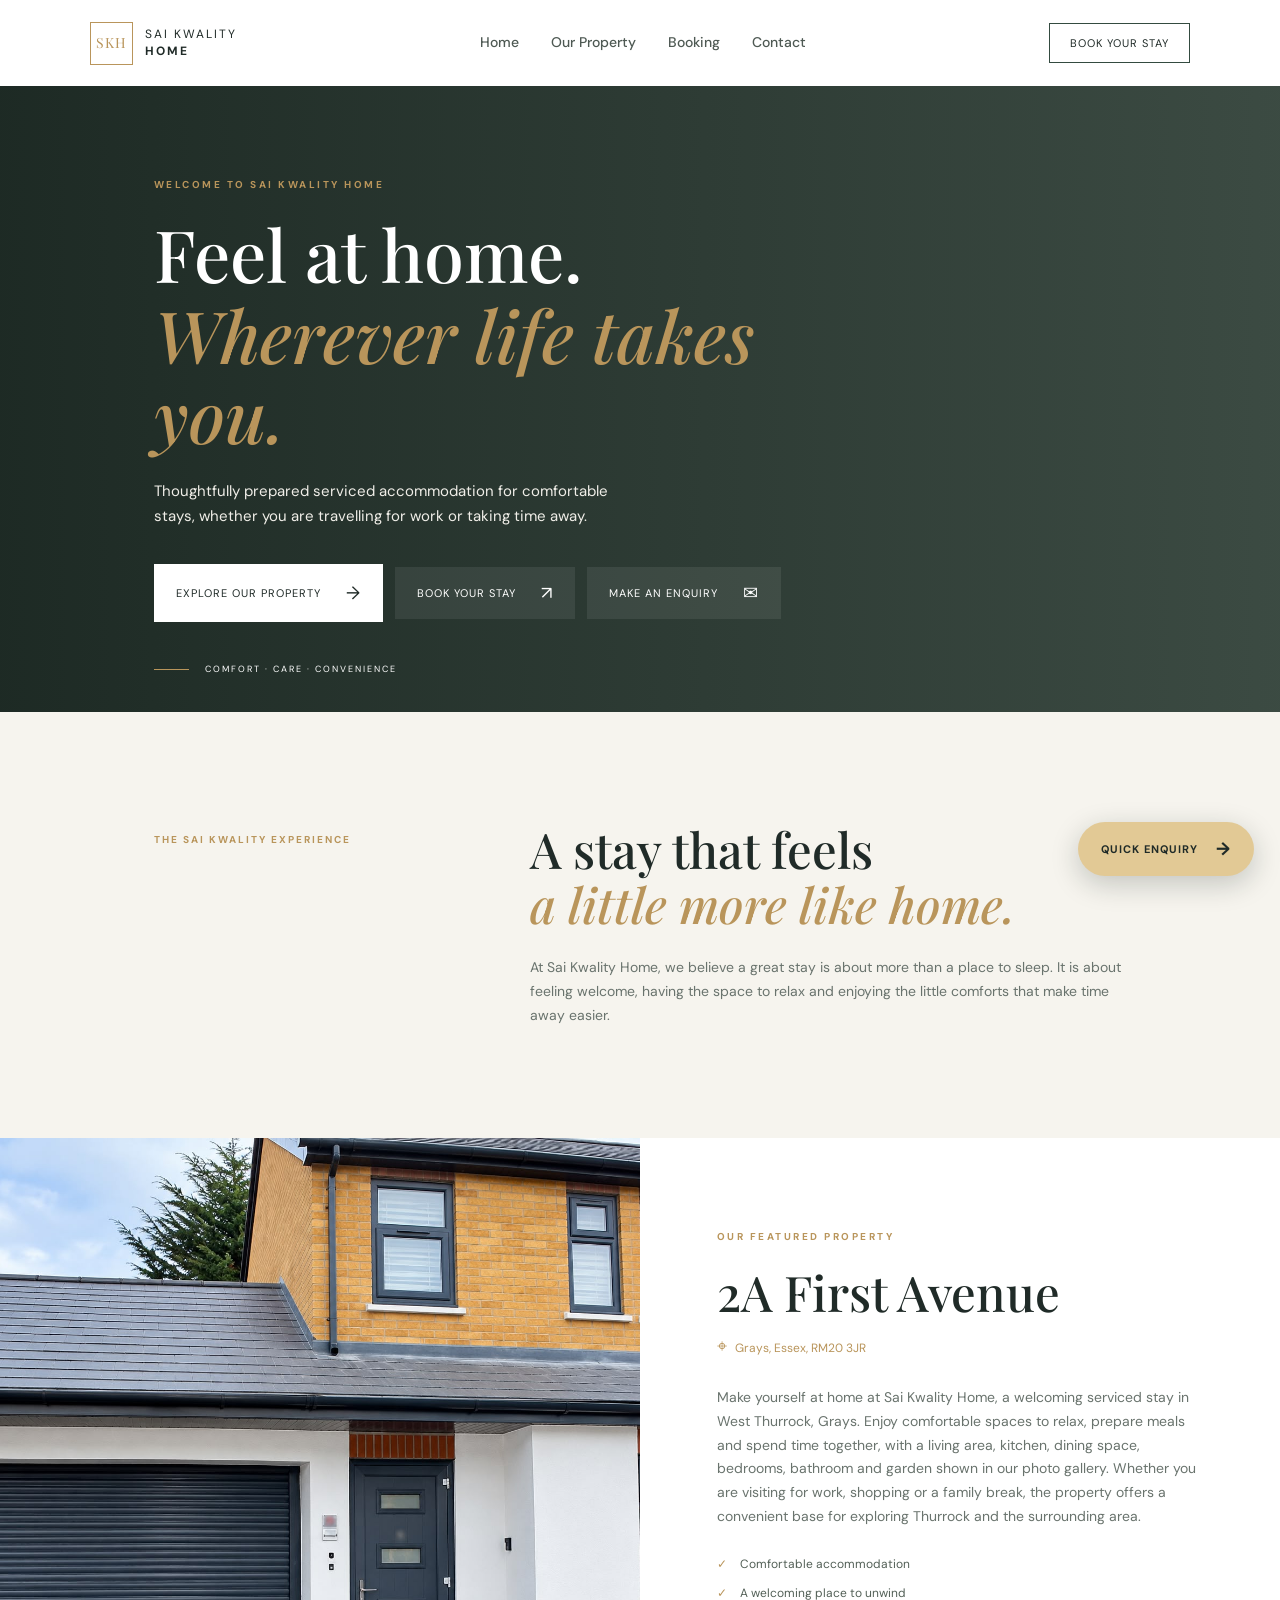
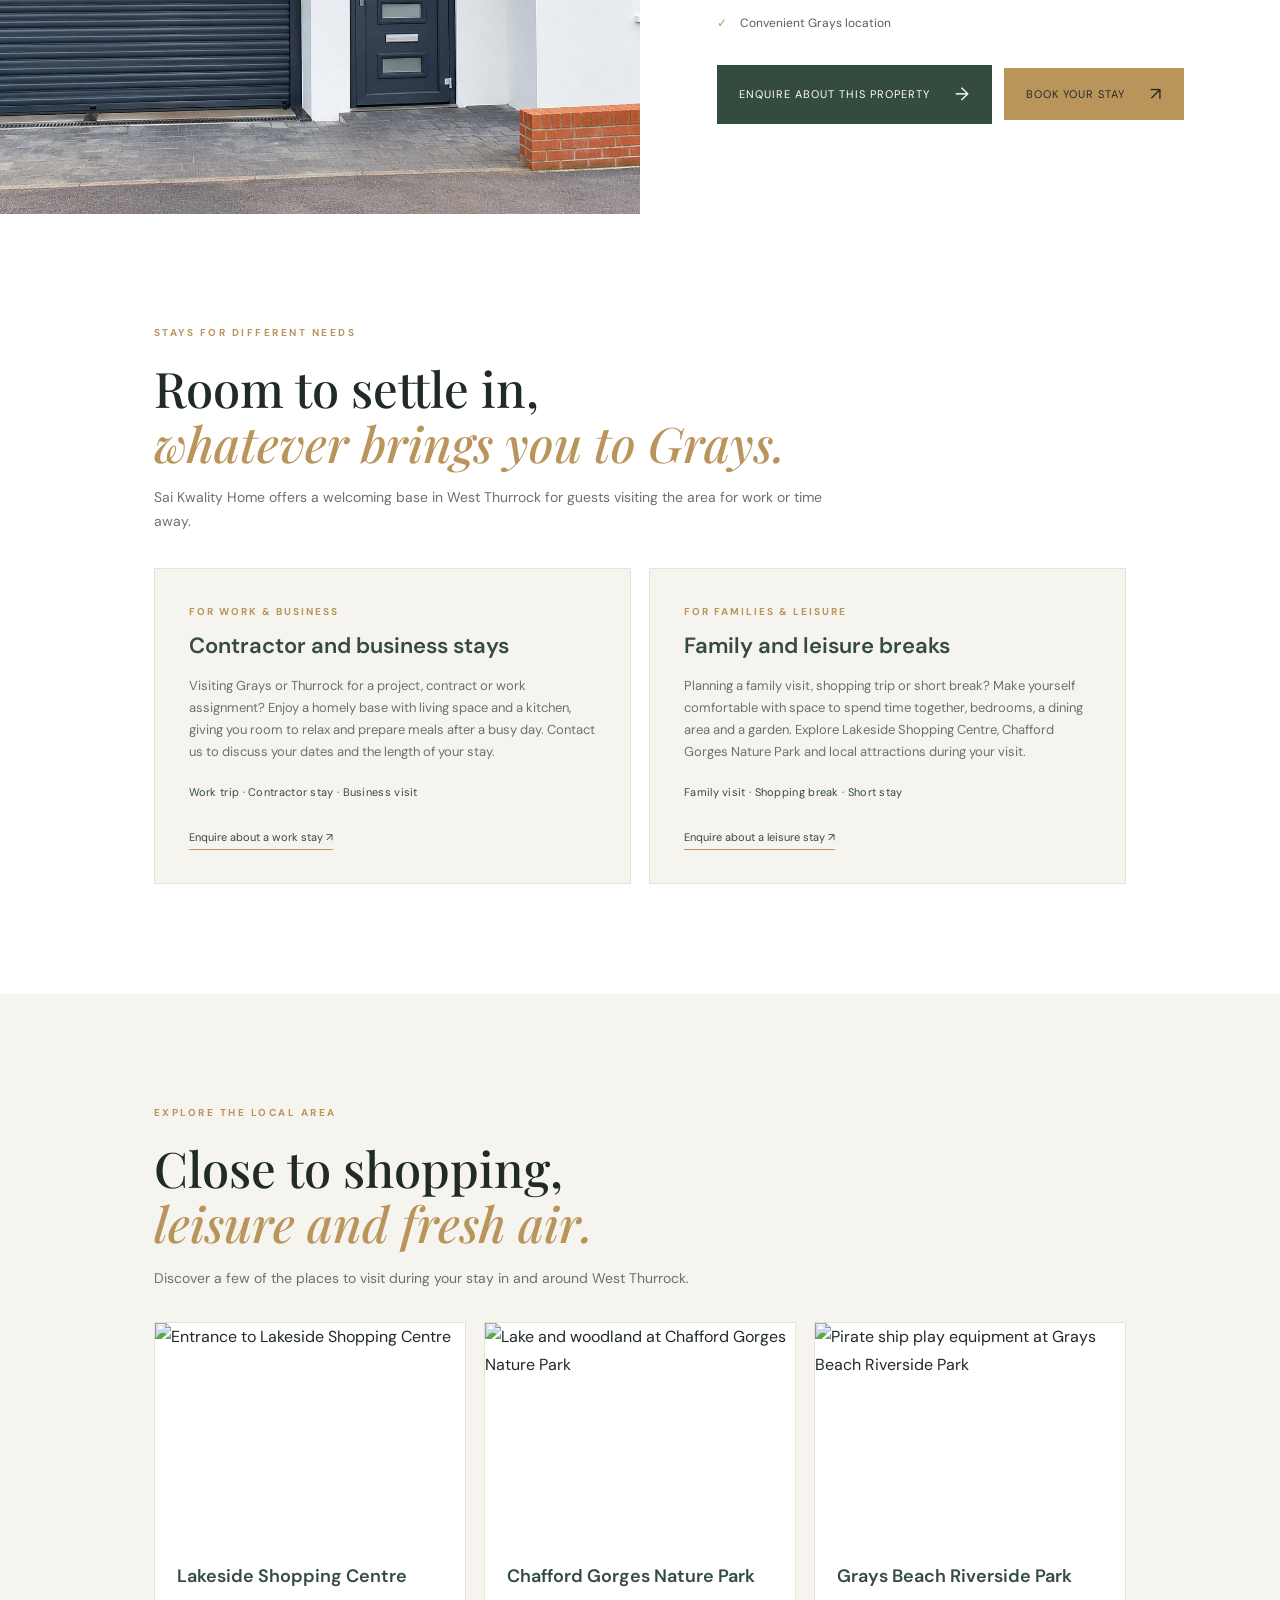
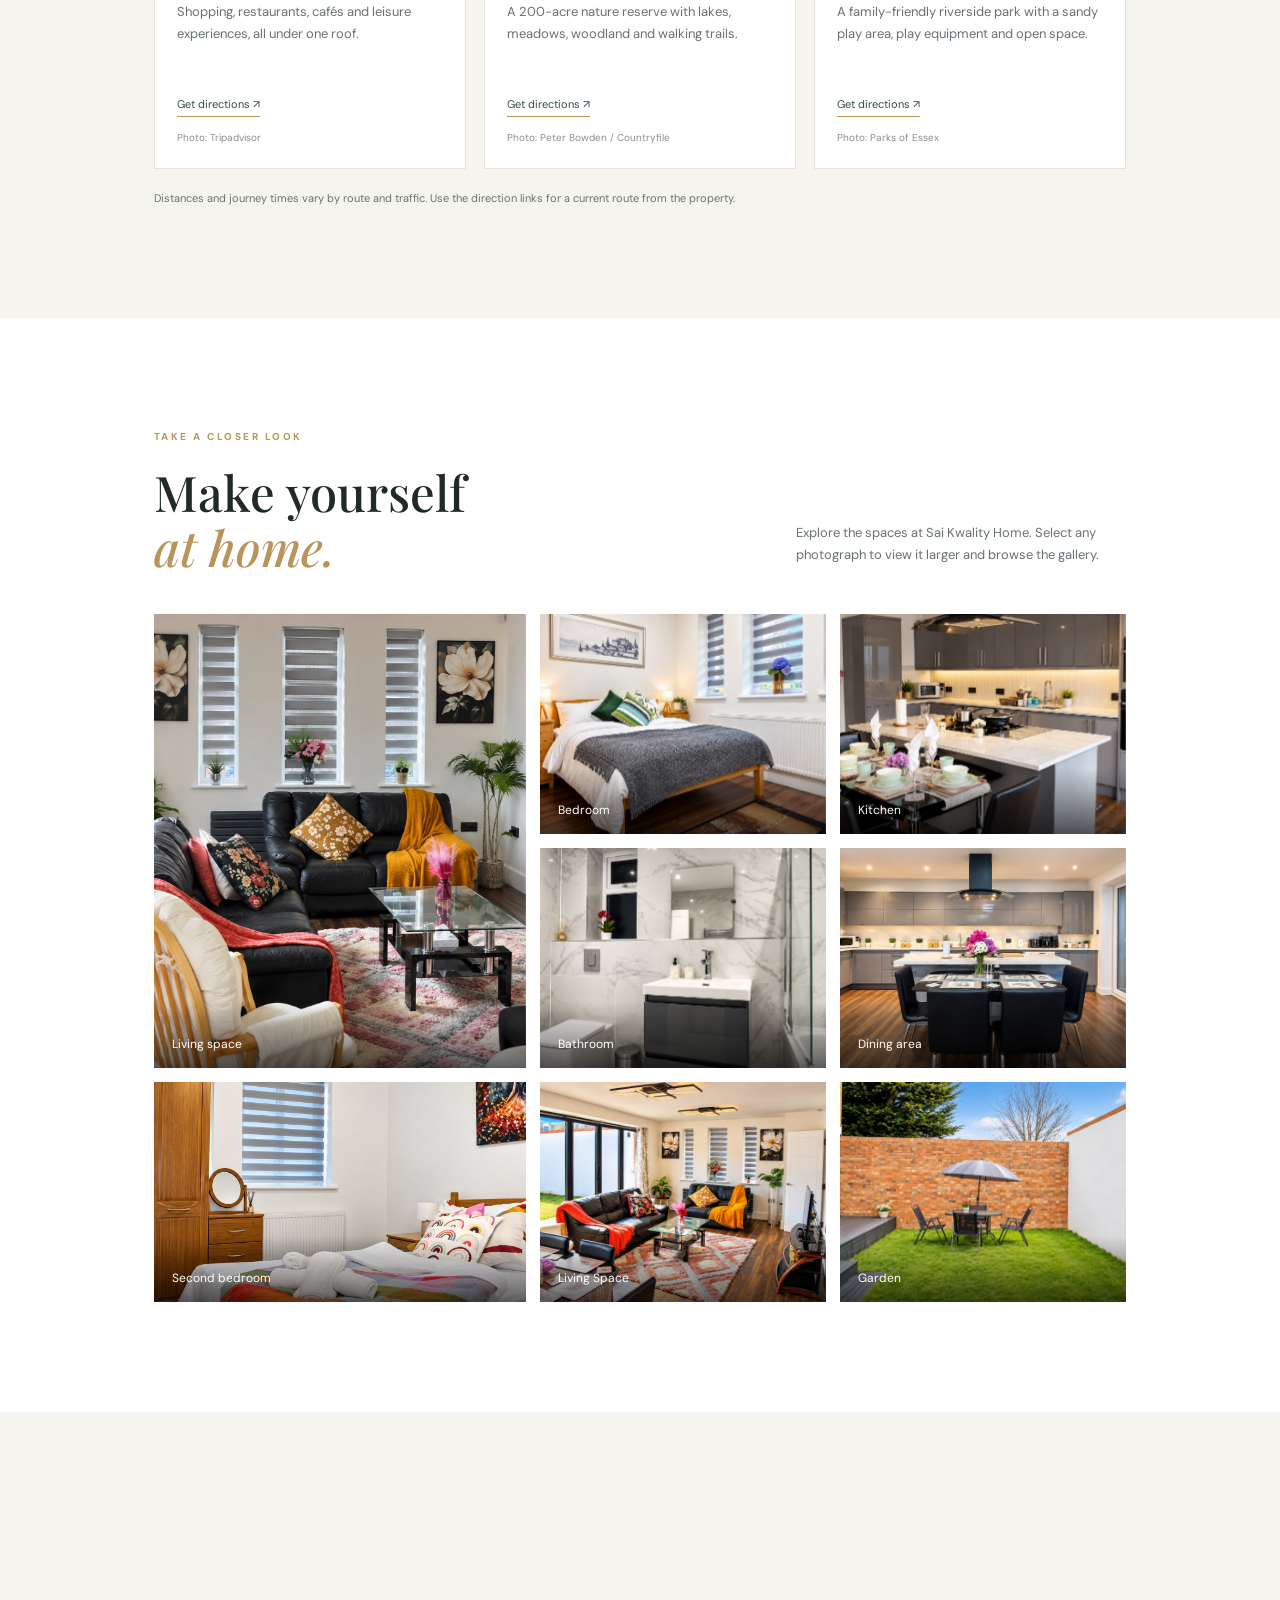
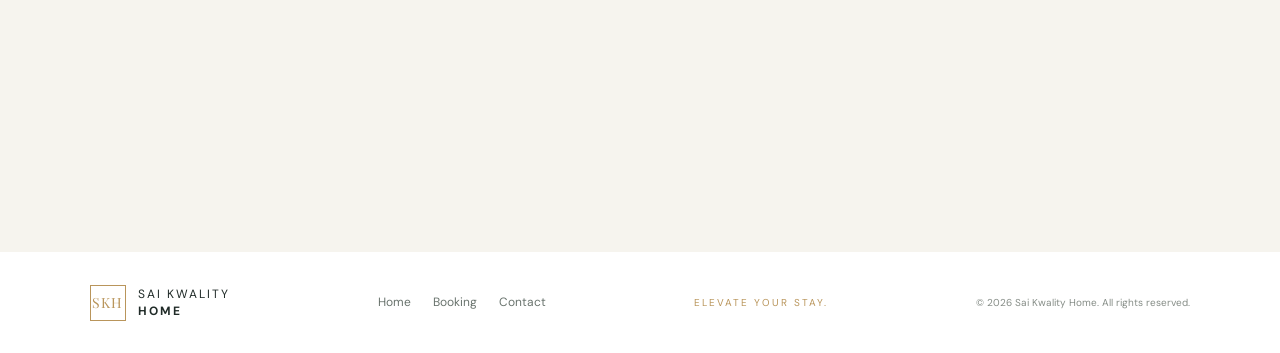
==== index.html @ d83a9386 "Load enquiry form handler on every page" ====
<!DOCTYPE html>
<html lang="en">
<head>
  <meta charset="UTF-8">
  <meta name="viewport" content="width=device-width, initial-scale=1.0">
  <meta name="description" content="Comfortable short-stay accommodation in West Thurrock, Grays. Sai Kwality Home welcomes work trips, contractors, families and leisure guests near Lakeside.">
  <meta name="theme-color" content="#344b40">
  <meta property="og:type" content="website">
  <meta property="og:title" content="Grays Accommodation for Work & Leisure | Sai Kwality Home">
  <meta property="og:description" content="A welcoming base in West Thurrock, Grays for work trips, contractor stays, families and leisure visits.">
  <title>Grays Accommodation for Work & Leisure | Sai Kwality Home</title>
  <link rel="icon" type="image/svg+xml" href="favicon.svg">
  <link rel="alternate icon" href="favicon.svg">
  <link rel="canonical" href="https://saikwalityhome.co.uk/">
  <link rel="stylesheet" href="style.css?v=9">
  <link rel="stylesheet" href="booking-form.css?v=3">
  <script type="application/ld+json">
  {
    "@context": "https://schema.org",
    "@type": "LodgingBusiness",
    "name": "Sai Kwality Home",
    "description": "Comfortable short-stay accommodation in West Thurrock, Grays for work trips, contractor stays, families and leisure guests.",
    "email": "Saikwalityhome@gmail.com",
    "telephone": "+447405730207",
    "address": {
      "@type": "PostalAddress",
      "streetAddress": "2A First Avenue",
      "addressLocality": "West Thurrock, Grays",
      "addressRegion": "Essex",
      "postalCode": "RM20 3JR",
      "addressCountry": "GB"
    }
  }
  </script>
  <link rel="preconnect" href="https://fonts.googleapis.com">
  <link rel="preconnect" href="https://fonts.gstatic.com" crossorigin>
  <link href="https://fonts.googleapis.com/css2?family=DM+Sans:wght@400;500;600;700&family=Playfair+Display:wght@500;600;700&display=swap" rel="stylesheet">
</head>
<body>
  <a class="skip-link" href="#main-content">Skip to content</a>
  <header class="site-header">
    <a class="brand" href="#home" aria-label="Sai Kwality Home home">
      <span class="brand-mark">SKH</span>
      <span class="brand-name">SAI KWALITY <strong>HOME</strong></span>
    </a>
    <nav aria-label="Main navigation">
      <a href="index.html">Home</a>
      <a href="#property">Our Property</a>
      <a href="booking.html">Booking</a>
      <a href="contact.html">Contact</a>
    </nav>
    <a class="header-cta" href="booking.html">Book your stay</a>
  </header>

  <main id="main-content">
    <section class="hero" id="home">
      <div class="hero-shade"></div>
      <div class="hero-content">
        <p class="eyebrow">WELCOME TO SAI KWALITY HOME</p>
        <h1>Feel at home.<br><em>Wherever life takes you.</em></h1>
        <p class="hero-copy">Thoughtfully prepared serviced accommodation for comfortable stays, whether you are travelling for work or taking time away.</p>
        <div class="hero-actions">
          <a class="button button-light" href="#property">Explore our property <span>→</span></a>
          <button class="button button-outline-light booking-button-trigger" type="button" data-open-booking>Book your stay <span>↗</span></button>
          <button class="button button-outline-light enquiry-button-trigger" type="button" data-open-enquiry>Make an enquiry <span>✉</span></button>
        </div>
      </div>
      <div class="hero-note"><span class="note-line"></span> COMFORT · CARE · CONVENIENCE</div>
    </section>

    <section class="intro section-wrap">
      <div class="intro-label">THE SAI KWALITY EXPERIENCE</div>
      <div>
        <h2>A stay that feels<br><em>a little more like home.</em></h2>
        <p>At Sai Kwality Home, we believe a great stay is about more than a place to sleep. It is about feeling welcome, having the space to relax and enjoying the little comforts that make time away easier.</p>
      </div>
    </section>

    <section class="property-section" id="property">
      <div class="property-photo">
        <!-- Replace images/property-exterior.jpeg with your own property exterior photo -->
        <img src="images/Property-exterior.jpeg" alt="Exterior of Sai Kwality Home serviced accommodation" onerror="this.style.display='none'; this.parentElement.classList.add('photo-placeholder');">
        <span class="photo-hint">Property photograph coming soon</span>
      </div>
      <div class="property-info">
        <p class="eyebrow">OUR FEATURED PROPERTY</p>
        <h2>2A First Avenue</h2>
        <p class="location"><span>⌖</span> Grays, Essex, RM20 3JR</p>
        <p>Make yourself at home at Sai Kwality Home, a welcoming serviced stay in West Thurrock, Grays. Enjoy comfortable spaces to relax, prepare meals and spend time together, with a living area, kitchen, dining space, bedrooms, bathroom and garden shown in our photo gallery. Whether you are visiting for work, shopping or a family break, the property offers a convenient base for exploring Thurrock and the surrounding area.</p>
        <ul class="feature-list">
          <li><span>✓</span> Comfortable accommodation</li>
          <li><span>✓</span> A welcoming place to unwind</li>
          <li><span>✓</span> Convenient Grays location</li>
        </ul>
        <div class="property-actions">
          <a class="button button-dark" href="mailto:Saikwalityhome@gmail.com?subject=Enquiry%20about%202A%20First%20Avenue">Enquire about this property <span>→</span></a>
          <button class="button booking-button booking-button-trigger" type="button" data-open-booking>Book your stay <span>↗</span></button>
        </div>
      </div>
    </section>

    <section class="guest-types section-wrap" aria-labelledby="guest-types-title">
      <p class="eyebrow">STAYS FOR DIFFERENT NEEDS</p>
      <h2 id="guest-types-title">Room to settle in,<br><em>whatever brings you to Grays.</em></h2>
      <p class="guest-types-intro">Sai Kwality Home offers a welcoming base in West Thurrock for guests visiting the area for work or time away.</p>
      <div class="guest-type-grid">
        <article class="guest-type-card">
          <p class="guest-type-kicker">FOR WORK & BUSINESS</p>
          <h3>Contractor and business stays</h3>
          <p>Visiting Grays or Thurrock for a project, contract or work assignment? Enjoy a homely base with living space and a kitchen, giving you room to relax and prepare meals after a busy day. Contact us to discuss your dates and the length of your stay.</p>
          <p class="guest-type-search">Work trip · Contractor stay · Business visit</p>
          <a class="text-link" href="mailto:Saikwalityhome@gmail.com?subject=Work%20or%20contractor%20stay%20enquiry">Enquire about a work stay ↗</a>
        </article>
        <article class="guest-type-card">
          <p class="guest-type-kicker">FOR FAMILIES & LEISURE</p>
          <h3>Family and leisure breaks</h3>
          <p>Planning a family visit, shopping trip or short break? Make yourself comfortable with space to spend time together, bedrooms, a dining area and a garden. Explore Lakeside Shopping Centre, Chafford Gorges Nature Park and local attractions during your visit.</p>
          <p class="guest-type-search">Family visit · Shopping break · Short stay</p>
          <a class="text-link" href="mailto:Saikwalityhome@gmail.com?subject=Family%20or%20leisure%20stay%20enquiry">Enquire about a leisure stay ↗</a>
        </article>
      </div>
    </section>

    <section class="local-highlights section-wrap" aria-labelledby="local-highlights-title">
      <p class="eyebrow">EXPLORE THE LOCAL AREA</p>
      <h2 id="local-highlights-title">Close to shopping,<br><em>leisure and fresh air.</em></h2>
      <p class="local-intro">Discover a few of the places to visit during your stay in and around West Thurrock.</p>
      <div class="highlight-grid">
        <article class="highlight-item">
          <img class="highlight-image" width="1200" height="800" style="display:block;width:100%;height:220px;max-height:220px;object-fit:cover;" src="https://dynamic-media-cdn.tripadvisor.com/media/photo-o/26/de/c0/44/external-lakeside-signage.jpg?h=1200&s=1&w=1200" alt="Entrance to Lakeside Shopping Centre" loading="lazy">
          <div class="highlight-content">
            <h3>Lakeside Shopping Centre</h3>
            <p>Shopping, restaurants, cafés and leisure experiences, all under one roof.</p>
            <a class="text-link" href="https://www.google.com/maps/dir/?api=1&origin=2A%20First%20Avenue%2C%20West%20Thurrock%2C%20Grays%2C%20RM20%203JR&destination=Lakeside%20Shopping%20Centre%2C%20West%20Thurrock%2C%20Grays&travelmode=driving" target="_blank" rel="noopener noreferrer">Get directions ↗</a>
            <small class="image-credit">Photo: Tripadvisor</small>
          </div>
        </article>
        <article class="highlight-item">
          <img class="highlight-image" width="1200" height="800" style="display:block;width:100%;height:220px;max-height:220px;object-fit:cover;" src="https://c02.purpledshub.com/uploads/sites/47/2023/04/Chafford-Gorges-Peter-Bowden-419e060.jpg" alt="Lake and woodland at Chafford Gorges Nature Park" loading="lazy">
          <div class="highlight-content">
            <h3>Chafford Gorges Nature Park</h3>
            <p>A 200-acre nature reserve with lakes, meadows, woodland and walking trails.</p>
            <a class="text-link" href="https://www.google.com/maps/dir/?api=1&origin=2A%20First%20Avenue%2C%20West%20Thurrock%2C%20Grays%2C%20RM20%203JR&destination=Chafford%20Gorges%20Nature%20Park%2C%20Grays&travelmode=driving" target="_blank" rel="noopener noreferrer">Get directions ↗</a>
            <small class="image-credit">Photo: Peter Bowden / Countryfile</small>
          </div>
        </article>
        <article class="highlight-item">
          <img class="highlight-image" width="1000" height="750" style="display:block;width:100%;height:220px;max-height:220px;object-fit:cover;" src="https://static.wixstatic.com/media/fdb23a_0487c03dc4624050a6a41f5b236fc8ed~mv2.jpg/v1/fill/w_1000%2Ch_750%2Cal_c%2Cq_85%2Cusm_0.66_1.00_0.01/fdb23a_0487c03dc4624050a6a41f5b236fc8ed~mv2.jpg" alt="Pirate ship play equipment at Grays Beach Riverside Park" loading="lazy">
          <div class="highlight-content">
            <h3>Grays Beach Riverside Park</h3>
            <p>A family-friendly riverside park with a sandy play area, play equipment and open space.</p>
            <a class="text-link" href="https://www.google.com/maps/dir/?api=1&origin=2A%20First%20Avenue%2C%20West%20Thurrock%2C%20Grays%2C%20RM20%203JR&destination=Grays%20Beach%20Riverside%20Park%2C%20Grays&travelmode=driving" target="_blank" rel="noopener noreferrer">Get directions ↗</a>
            <small class="image-credit">Photo: Parks of Essex</small>
          </div>
        </article>
      </div>
      <p class="distance-note">Distances and journey times vary by route and traffic. Use the direction links for a current route from the property.</p>
    </section>

    <section class="gallery-section section-wrap" id="gallery">
      <div class="section-heading">
        <div>
          <p class="eyebrow">TAKE A CLOSER LOOK</p>
          <h2>Make yourself<br><em>at home.</em></h2>
        </div>
        <p>Explore the spaces at Sai Kwality Home. Select any photograph to view it larger and browse the gallery.</p>
      </div>
      <div class="gallery-grid">
        <figure class="gallery-large">
          <img src="images/Living-room.jpeg" alt="Living room" onerror="this.style.display='none'; this.parentElement.classList.add('gallery-placeholder');">
          <figcaption>Living space </figcaption>
        </figure>
        <figure>
          <img src="images/Bedroom.jpeg" alt="Bedroom" onerror="this.style.display='none'; this.parentElement.classList.add('gallery-placeholder');">
          <figcaption>Bedroom </figcaption>
        </figure>
        <figure>
          <img src="images/Kitchen.jpeg" alt="Kitchen" onerror="this.style.display='none'; this.parentElement.classList.add('gallery-placeholder');">
          <figcaption>Kitchen </figcaption>
        </figure>
        <figure>
          <img src="images/Bathroom.jpeg" alt="Bathroom" onerror="this.style.display='none'; this.parentElement.classList.add('gallery-placeholder');">
          <figcaption>Bathroom </figcaption>
        </figure>
        <figure>
          <img src="images/Dining-area.jpeg" alt="Dining area" onerror="this.style.display='none'; this.parentElement.classList.add('gallery-placeholder');">
          <figcaption>Dining area </figcaption>
        </figure>
        <figure>
          <img src="images/Second-Bedroom.jpeg" alt="Second bedroom" onerror="this.style.display='none'; this.parentElement.classList.add('gallery-placeholder');">
          <figcaption>Second bedroom </figcaption>
        </figure>
        <figure>
          <img src="images/Living-Space.jpeg" alt="Living Space" onerror="this.style.display='none'; this.parentElement.classList.add('gallery-placeholder');">
          <figcaption>Living Space </figcaption>
        </figure>
        <figure>
          <img src="images/Garden.jpeg" alt="Garden" onerror="this.style.display='none'; this.parentElement.classList.add('gallery-placeholder');">
          <figcaption>Garden </figcaption>
        </figure>
      </div>
    </section>





    <section class="map-section" aria-labelledby="map-title">
      <div class="map-copy">
        <p class="eyebrow">FIND US</p>
        <h2 id="map-title">Your stay in<br><em>Grays, Essex.</em></h2>
        <p><strong>2A First Avenue</strong><br>West Thurrock, Grays<br>Essex, RM20 3JR</p>
        <a class="text-link" href="https://www.google.com/maps/search/?api=1&query=2A%20First%20Avenue%2C%20West%20Thurrock%2C%20Grays%2C%20RM20%203JR" target="_blank" rel="noopener">Open directions in Google Maps ↗</a>
      </div>
      <div class="map-frame">
        <iframe
          title="Map showing 2A First Avenue, Grays, Essex"
          src="https://www.google.com/maps?q=2A%20First%20Avenue%2C%20West%20Thurrock%2C%20Grays%2C%20RM20%203JR&output=embed"
          loading="lazy"
          referrerpolicy="no-referrer-when-downgrade"
          allowfullscreen>
        </iframe>
      </div>
    </section>


  </main>

  <div class="booking-dialog" id="booking-dialog" role="dialog" aria-modal="true" aria-labelledby="booking-dialog-title" aria-hidden="true" hidden>
    <div class="booking-dialog-inner">
      <button class="booking-dialog-close" type="button" data-close-booking aria-label="Close booking menu">×</button>
      <p class="eyebrow">RESERVE YOUR STAY</p>
      <h2 id="booking-dialog-title">Choose where to book.</h2>
      <p>Select your preferred booking platform to view our listing and availability.</p>
      <div class="booking-dialog-links">
        <a class="booking-dialog-link" href="https://www.airbnb.co.uk/rooms/1366189690583511018" target="_blank" rel="noopener noreferrer"><strong>Airbnb</strong><span>View our listing ↗</span></a>
        <a class="booking-dialog-link" href="https://www.booking.com/Share-pNHwYV" target="_blank" rel="noopener noreferrer"><strong>Booking.com</strong><span>Check availability ↗</span></a>
      </div>
    </div>
  </div>

  <button class="quick-enquiry-float enquiry-button-trigger" type="button" data-open-enquiry aria-label="Open the quick enquiry form">Quick enquiry <span aria-hidden="true">→</span></button>

  <div class="enquiry-dialog" id="enquiry-dialog" role="dialog" aria-modal="true" aria-labelledby="enquiry-dialog-title" aria-hidden="true" hidden>
    <div class="enquiry-dialog-inner">
      <button class="enquiry-dialog-close" type="button" data-close-enquiry aria-label="Close enquiry form">×</button>
      <div class="enquiry-dialog-heading">
        <p class="eyebrow">A PERSONAL ENQUIRY</p>
        <h2 id="enquiry-dialog-title">Let’s plan<br><em>your stay.</em></h2>
        <p>Have a question or need to check dates? Send us your details and we’ll get back to you by email.</p>
      </div>
          <form class="enquiry-form" action="https://formsubmit.co/ajax/c7a8a921f96efe5afdc62653817aa3ce" method="POST" data-ajax-enquiry>
            <input type="hidden" name="_subject" value="New website enquiry - Sai Kwality Home">
            <input type="hidden" name="_template" value="table">
            <input type="text" name="_honey" class="enquiry-honeypot" tabindex="-1" autocomplete="off" aria-hidden="true">
            <div class="enquiry-field">
              <label for="enquiry-name">Your name <span>*</span></label>
              <input id="enquiry-name" name="Name" type="text" autocomplete="name" placeholder="Full name" required maxlength="100">
            </div>
            <div class="enquiry-fields-two">
              <div class="enquiry-field">
                <label for="enquiry-email">Email address <span>*</span></label>
                <input id="enquiry-email" name="email" type="email" autocomplete="email" placeholder="you@example.com" required maxlength="254">
              </div>
              <div class="enquiry-field">
                <label for="enquiry-phone">Phone number</label>
                <input id="enquiry-phone" name="Phone" type="tel" autocomplete="tel" inputmode="tel" placeholder="+44 7xxx xxx xxx" maxlength="20" pattern="[+0-9() .-]{7,20}" title="Use digits, spaces, +, brackets or hyphens only.">
              </div>
            </div>
            <div class="enquiry-fields-two">
              <div class="enquiry-field">
                <label for="enquiry-arrival">Check-in date</label>
                <input id="enquiry-arrival" name="Check-in date" type="date">
              </div>
              <div class="enquiry-field">
                <label for="enquiry-departure">Check-out date</label>
                <input id="enquiry-departure" name="Check-out date" type="date" disabled>
              </div>
            </div>
            <div class="enquiry-field">
              <label for="enquiry-guests">Number of guests</label>
              <select id="enquiry-guests" name="Number of guests">
                <option value="">Please select</option>
                <option>1</option><option>2</option><option>3</option><option>4</option>
                <option>5</option><option>6</option><option>7</option><option>8+</option>
              </select>
            </div>
            <div class="enquiry-field">
              <label for="enquiry-message">Your message <span>*</span></label>
              <textarea id="enquiry-message" name="Message" rows="5" placeholder="Tell us a little about your stay or any questions you have..." required maxlength="3000"></textarea>
            </div>
            <p class="enquiry-privacy">Please only share information needed to respond to your enquiry. Your details will be used to handle this request.</p>
            <button class="button button-dark enquiry-submit" type="submit">Send your enquiry <span>→</span></button>
            <p class="enquiry-status" data-enquiry-status role="status" aria-live="polite"></p>
            <p class="enquiry-required">Fields marked * are required.</p>
          </form>
    </div>
  </div>

  <footer>
    <a class="brand footer-brand" href="index.html"><span class="brand-mark">SKH</span><span class="brand-name">SAI KWALITY <strong>HOME</strong></span></a>
    <div class="footer-links"><a href="index.html">Home</a><a href="booking.html">Booking</a><a href="contact.html">Contact</a></div>
    <p class="tagline">ELEVATE YOUR STAY.</p>
    <p class="copyright">© <span id="year"></span> Sai Kwality Home. All rights reserved.</p>
  </footer>
  <script src="script.js?v=5" defer></script>
  <script src="booking-form.js?v=2" defer></script>
</body>
</html>
---- style.css ----
* {
  box-sizing: border-box;
  margin: 0;
  padding: 0;
}
:root {
  --ink: #202b28;
  --muted: #69736d;
  --cream: #f6f4ee;
  --sand: #e9e3d7;
  --green: #344b40;
  --gold: #b9955b;
}
html { scroll-behavior: smooth; }
body {
  color: var(--ink);
  background: #fff;
  font-family: "DM Sans", Arial, sans-serif;
  line-height: 1.7;
}
a { color: inherit; text-decoration: none; }
.site-header {
  height: 86px;
  padding: 0 7%;
  display: flex;
  align-items: center;
  justify-content: space-between;
  gap: 28px;
  background: #fff;
}
.brand { display: flex; align-items: center; gap: 12px; }
.brand-mark {
  width: 43px; height: 43px; border: 1px solid var(--gold);
  color: var(--gold); display: grid; place-items: center;
  font-family: "Playfair Display", serif; font-size: 14px; letter-spacing: 1px;
}
.brand-name { font-size: 12px; letter-spacing: 2px; line-height: 1.4; }
.brand-name strong { display: block; font-weight: 700; }
nav { display: flex; gap: 32px; font-size: 12px; color: #4e5953; }
nav a:hover, .text-link:hover { color: var(--gold); }
.header-cta {
  border: 1px solid var(--green); padding: 10px 20px;
  font-size: 11px; letter-spacing: 1px; text-transform: uppercase;
}
.hero {
  min-height: 620px; position: relative; display: flex; align-items: center;
  padding: 90px 12%; color: #fff;
  background: #48584f url("images/hero-home.jpg") center/cover no-repeat;
}
.hero-shade { position: absolute; inset: 0; background: linear-gradient(90deg, rgba(20,32,27,.82), rgba(20,32,27,.24)); }
.hero-content { position: relative; z-index: 1; max-width: 650px; }
.eyebrow { font-size: 10px; letter-spacing: 2.5px; font-weight: 700; color: var(--gold); margin-bottom: 20px; }
h1, h2 { font-family: "Playfair Display", Georgia, serif; font-weight: 500; line-height: 1.12; }
h1 { font-size: clamp(42px, 6vw, 72px); margin-bottom: 24px; }
h1 em, h2 em { font-weight: 500; color: var(--gold); }
.hero-copy { max-width: 490px; color: #f0eee8; font-size: 15px; margin-bottom: 34px; }
.button {
  display: inline-flex; align-items: center; gap: 25px; padding: 14px 22px;
  font-size: 11px; letter-spacing: 1px; text-transform: uppercase; transition: .2s ease;
}
.button span { font-size: 18px; }
.button-light { color: var(--ink); background: #fff; }
.button-light:hover { background: var(--sand); }
.button-dark { background: var(--green); color: #fff; }
.button-dark:hover { background: #24362e; }
.property-actions { display: flex; flex-wrap: wrap; gap: 12px; align-items: center; }
.booking-button { background: var(--gold); color: #202b28; }
.booking-button:hover { background: #c8a873; }
.hero-note { position: absolute; bottom: 35px; left: 12%; z-index: 1; font-size: 9px; letter-spacing: 2px; }
.note-line { display: inline-block; width: 35px; height: 1px; background: var(--gold); vertical-align: middle; margin-right: 12px; }
.section-wrap { padding: 110px 12%; }
.intro { display: grid; grid-template-columns: 1fr 2fr; gap: 8%; background: var(--cream); }
.intro-label { color: var(--gold); font-size: 10px; letter-spacing: 2px; font-weight: 700; padding-top: 9px; }
h2 { font-size: clamp(34px, 4vw, 49px); margin-bottom: 24px; }
.intro p, .property-info > p:not(.eyebrow):not(.location) { max-width: 650px; color: var(--muted); font-size: 14px; }
.property-section { display: grid; grid-template-columns: 1fr 1fr; min-height: 570px; }
.property-photo { position: relative; min-height: 520px; background: #d9d5ca; overflow: hidden; }
.property-photo img { width: 100%; height: 100%; min-height: 520px; object-fit: cover; display: block; }
.photo-placeholder { display: grid; place-items: center; background: linear-gradient(135deg, #d8d5ca, #aaa99b); }
.photo-hint { display: none; position: absolute; inset: 0; place-content: center; text-align: center; color: #4c554e; font-size: 13px; letter-spacing: .5px; }
.photo-placeholder .photo-hint { display: grid; }
.photo-hint small, figcaption small { display: block; font-size: 10px; opacity: .7; margin-top: 4px; }
.property-info { padding: 90px 12%; align-self: center; }
.location { color: var(--gold); font-size: 12px; margin: -12px 0 24px; }
.location span { font-size: 18px; margin-right: 5px; }
.feature-list { list-style: none; margin: 25px 0 32px; color: #536057; font-size: 12px; }
.feature-list li { margin: 9px 0; }
.feature-list span { color: var(--gold); margin-right: 10px; }
.gallery-section { background: #fff; }
.section-heading { display: flex; align-items: end; justify-content: space-between; gap: 40px; margin-bottom: 40px; }
.section-heading > p { max-width: 330px; color: var(--muted); font-size: 13px; padding-bottom: 8px; }
.section-heading h2 { margin-bottom: 0; }
.gallery-grid { display: grid; grid-template-columns: 1.3fr 1fr 1fr; grid-auto-rows: 220px; gap: 14px; }
.gallery-grid figure { position: relative; overflow: hidden; background: #dedbd2; }
.gallery-grid img { width: 100%; height: 100%; object-fit: cover; display: block; transition: transform .4s; }
.gallery-grid figure:hover img { transform: scale(1.04); }
.gallery-grid .gallery-large { grid-row: span 2; }
.gallery-grid figcaption { position: absolute; bottom: 0; left: 0; right: 0; padding: 32px 18px 14px; color: white; font-size: 12px; background: linear-gradient(transparent, rgba(0,0,0,.62)); }
.gallery-grid figcaption small { color: #eee; }
.gallery-placeholder { display: grid; place-items: center; }
.gallery-placeholder::before { content: "Add photo"; color: #74776d; font-size: 13px; letter-spacing: 1px; }
.gallery-placeholder figcaption { background: none; color: #4b554e; }
.gallery-placeholder figcaption small { color: #4b554e; }
.map-section { display: grid; grid-template-columns: .8fr 1.2fr; background: var(--cream); min-height: 440px; }
.map-copy { padding: 75px 12%; align-self: center; }
.map-copy p:not(.eyebrow) { color: var(--muted); font-size: 13px; margin-bottom: 22px; }
.map-copy strong { color: var(--ink); }
.text-link { color: var(--green); font-size: 11px; border-bottom: 1px solid var(--gold); padding-bottom: 5px; }
.map-frame { min-height: 440px; }
.map-frame iframe { width: 100%; height: 100%; min-height: 440px; border: 0; display: block; filter: grayscale(20%); }
.contact-section { text-align: center; padding: 100px 7%; background: var(--green); color: #fff; }
.contact-section h2 { font-size: clamp(34px, 4vw, 48px); }
.contact-section > p:not(.eyebrow) { color: #d8ded9; font-size: 13px; margin: -8px 0 32px; }
.contact-cards { display: flex; justify-content: center; gap: 18px; flex-wrap: wrap; margin-bottom: 34px; }
.contact-card { min-width: 270px; display: flex; align-items: center; gap: 14px; text-align: left; padding: 17px 22px; border: 1px solid rgba(255,255,255,.25); }
.contact-icon { color: var(--gold); font-size: 22px; }
.contact-card small { display: block; font-size: 9px; letter-spacing: 1.5px; color: #c9d1cb; }
.contact-card strong { display: block; font-size: 12px; font-weight: 500; }
footer { padding: 28px 7%; display: flex; justify-content: space-between; align-items: center; gap: 20px; flex-wrap: wrap; }
.footer-brand .brand-mark { width: 36px; height: 36px; }
.tagline { font-size: 10px; letter-spacing: 2px; color: var(--gold); }
.copyright { font-size: 10px; color: #858c86; }
@media (max-width: 800px) {
  .site-header { height: auto; padding: 20px 6%; flex-wrap: wrap; }
  nav { order: 3; width: 100%; justify-content: space-between; gap: 10px; }
  .header-cta { margin-left: auto; }
  .hero { min-height: 560px; padding: 80px 8%; }
  .hero-note { left: 8%; }
  .section-wrap { padding: 75px 8%; }
  .intro { grid-template-columns: 1fr; gap: 20px; }
  .property-section { grid-template-columns: 1fr; }
  .property-photo, .property-photo img { min-height: 360px; }
  .property-info { padding: 65px 8%; }
  .gallery-grid { grid-template-columns: 1fr 1fr; grid-auto-rows: 190px; }
  .gallery-grid .gallery-large { grid-row: span 2; }
  .section-heading { display: block; }
  .section-heading > p { margin-top: 20px; }
  .map-section { grid-template-columns: 1fr; }
  .map-copy { padding: 65px 8% 40px; }
  .map-frame, .map-frame iframe { min-height: 350px; }
}
@media (max-width: 480px) {
  .brand-name { font-size: 10px; }
  .header-cta { padding: 8px 11px; font-size: 9px; }
  nav { font-size: 10px; }
  .gallery-grid { display: grid; grid-template-columns: 1fr 1fr; grid-auto-rows: 160px; gap: 9px; }
  .gallery-grid .gallery-large { grid-column: span 2; grid-row: auto; }
  .contact-card { min-width: 0; width: 100%; max-width: 330px; }
  footer { justify-content: center; text-align: center; }
}


/* Accessibility, clearer calls to action and interactive gallery */
.skip-link {
  position: absolute;
  top: -100px;
  left: 16px;
  z-index: 1000;
  padding: 10px 16px;
  color: #fff;
  background: var(--green);
}
.skip-link:focus { top: 12px; }
:focus-visible {
  outline: 3px solid var(--gold);
  outline-offset: 4px;
}
.hero-actions { display: flex; flex-wrap: wrap; gap: 12px; align-items: center; }
.button-outline-light {
  color: #fff;
  border: 1px solid rgba(255,255,255,.75);
  background: rgba(255,255,255,.08);
}
.button-outline-light:hover { background: rgba(255,255,255,.18); }
.gallery-grid figure { cursor: zoom-in; }
.gallery-grid figure:focus-visible { outline: 3px solid var(--gold); outline-offset: 3px; z-index: 2; }
.gallery-grid figure img { will-change: transform; }
.gallery-placeholder { cursor: default; }
.photo-hint { padding: 20px; }
.gallery-placeholder figcaption small { display: none; }

/* Full-screen gallery viewer */
.gallery-lightbox {
  width: min(1100px, calc(100% - 32px));
  max-width: none;
  max-height: calc(100% - 32px);
  margin: auto;
  padding: 0;
  border: 0;
  color: #fff;
  background: #101411;
  overflow: hidden;
}
.gallery-lightbox::backdrop { background: rgba(8, 12, 10, .92); }
.lightbox-layout {
  min-height: min(80vh, 760px);
  display: grid;
  grid-template-rows: auto 1fr auto;
}
.lightbox-toolbar {
  display: flex;
  justify-content: space-between;
  align-items: center;
  gap: 16px;
  padding: 14px 18px;
  color: #e8e9e5;
  font-size: 12px;
}
.lightbox-controls { display: flex; align-items: center; gap: 10px; }
.lightbox-button {
  width: 42px;
  height: 42px;
  display: inline-grid;
  place-items: center;
  border: 1px solid rgba(255,255,255,.35);
  border-radius: 50%;
  color: #fff;
  background: rgba(255,255,255,.08);
  font: inherit;
  font-size: 22px;
  cursor: pointer;
  transition: background .2s, border-color .2s;
}
.lightbox-button:hover { background: rgba(255,255,255,.2); border-color: #fff; }
.lightbox-button:disabled { opacity: .35; cursor: not-allowed; }
.lightbox-stage {
  min-height: 300px;
  display: grid;
  place-items: center;
  padding: 0 64px;
}
.lightbox-image {
  display: block;
  max-width: 100%;
  max-height: min(68vh, 680px);
  width: auto;
  height: auto;
  object-fit: contain;
}
.lightbox-caption {
  padding: 12px 18px 18px;
  text-align: center;
  color: #e8e9e5;
  font-size: 13px;
}
@media (max-width: 600px) {
  .lightbox-layout { min-height: 70vh; }
  .lightbox-stage { padding: 0 8px; }
  .lightbox-image { max-height: 62vh; }
  .lightbox-button { width: 38px; height: 38px; }
  .lightbox-toolbar { padding: 10px 12px; }
}
@media (prefers-reduced-motion: reduce) {
  html { scroll-behavior: auto; }
  *, *::before, *::after { transition-duration: .01ms !important; animation-duration: .01ms !important; }
}


/* Subtle motion for a polished scroll-through experience */
@keyframes hero-rise {
  from { opacity: 0; transform: translateY(22px); }
  to { opacity: 1; transform: translateY(0); }
}
.hero-content > * {
  animation: hero-rise .75s both;
}
.hero-content > *:nth-child(2) { animation-delay: .10s; }
.hero-content > *:nth-child(3) { animation-delay: .20s; }
.hero-content > *:nth-child(4) { animation-delay: .30s; }
.hero-note { animation: hero-rise .8s .4s both; }

.reveal-on-scroll {
  opacity: 0;
  transform: translateY(26px);
  transition: opacity .7s ease, transform .7s cubic-bezier(.2,.7,.2,1);
  transition-delay: var(--reveal-delay, 0ms);
}
.reveal-on-scroll.is-visible {
  opacity: 1;
  transform: translateY(0);
}
.gallery-grid figure.reveal-on-scroll { transform: translateY(20px) scale(.985); }
.gallery-grid figure.reveal-on-scroll.is-visible { transform: translateY(0) scale(1); }
.property-photo img { transition: transform .8s cubic-bezier(.2,.7,.2,1); }
.property-section:hover .property-photo img { transform: scale(1.025); }
.contact-card, .header-cta, .text-link {
  transition: transform .25s ease, background-color .25s ease, color .25s ease, border-color .25s ease;
}
.contact-card:hover { transform: translateY(-4px); border-color: var(--gold); }
.header-cta:hover { background: var(--green); color: #fff; }
@media (prefers-reduced-motion: reduce) {
  .hero-content > *, .hero-note { animation: none !important; }
  .reveal-on-scroll,
  .gallery-grid figure.reveal-on-scroll,
  .property-photo img,
  .contact-card, .header-cta, .text-link {
    opacity: 1 !important;
    transform: none !important;
    transition: none !important;
  }
}


/* More comfortable navigation targets on mouse, touch and keyboard */
.site-header nav {
  gap: clamp(16px, 2.2vw, 30px);
  font-size: 14px;
  font-weight: 500;
}
.site-header nav a {
  display: inline-flex;
  align-items: center;
  min-height: 44px;
  padding: 8px 2px;
  transition: color .2s ease;
}
@media (max-width: 800px) {
  .site-header nav {
    gap: 8px;
    font-size: 13px;
  }
  .site-header nav a {
    min-height: 46px;
    padding: 10px 4px;
  }
}
@media (max-width: 480px) {
  .site-header nav {
    gap: 2px;
    font-size: 12px;
  }
  .site-header nav a {
    padding: 10px 3px;
  }
}

/* Keep content visible unless the scroll-reveal observer is ready */
.reveal-on-scroll,
.gallery-grid figure.reveal-on-scroll {
  opacity: 1;
  transform: none;
}
.has-scroll-reveal .reveal-on-scroll {
  opacity: 0;
  transform: translateY(26px);
}
.has-scroll-reveal .reveal-on-scroll.is-visible {
  opacity: 1;
  transform: translateY(0);
}
.has-scroll-reveal .gallery-grid figure.reveal-on-scroll {
  transform: translateY(20px) scale(.985);
}
.has-scroll-reveal .gallery-grid figure.reveal-on-scroll.is-visible {
  transform: translateY(0) scale(1);
}
@media (prefers-reduced-motion: reduce) {
  .has-scroll-reveal .reveal-on-scroll,
  .has-scroll-reveal .gallery-grid figure.reveal-on-scroll {
    opacity: 1 !important;
    transform: none !important;
  }
}


/* Keep the footer and copyright visible; do not depend on scroll JS */
footer,
footer > *,
footer .copyright {
  opacity: 1 !important;
  visibility: visible !important;
  transform: none !important;
}


/* Local area highlights and booking platform choices */
.local-highlights { background: var(--cream); }
.local-intro { max-width: 650px; color: var(--muted); font-size: 14px; margin: -8px 0 32px; }
.highlight-grid { display: grid; grid-template-columns: repeat(3, minmax(0, 1fr)); gap: 18px; }
.highlight-item { padding: 26px; background: #fff; border: 1px solid var(--sand); }
.highlight-item h3 { color: var(--green); font: 600 18px/1.3 "DM Sans", Arial, sans-serif; margin-bottom: 12px; }
.highlight-item p { min-height: 76px; color: var(--muted); font-size: 13px; margin-bottom: 18px; }
.distance-note { margin-top: 20px; color: var(--muted); font-size: 11px; }
.booking-options-section { background: #fff; }
.booking-platforms { display: grid; grid-template-columns: repeat(2, minmax(0, 1fr)); gap: 14px; max-width: 760px; }
.booking-platform {
  display: flex; justify-content: space-between; align-items: center; gap: 12px;
  padding: 20px 22px; border: 1px solid var(--sand); background: var(--cream);
  transition: border-color .2s ease, background .2s ease, transform .2s ease;
}
.booking-platform:hover { border-color: var(--gold); background: #fff; transform: translateY(-2px); }
.booking-platform strong { color: var(--green); font-size: 15px; }
.booking-platform span { color: var(--muted); font-size: 11px; }
@media (max-width: 800px) {
  .highlight-grid { grid-template-columns: 1fr; }
  .highlight-item p { min-height: 0; }
}
@media (max-width: 480px) {
  .booking-platforms { grid-template-columns: 1fr; }
  .booking-platform { align-items: flex-start; flex-direction: column; }
}


/* Photo-led local attraction cards */
.highlight-grid { align-items: stretch; }
.highlight-item { padding: 0; overflow: hidden; }
.highlight-image { display: block; width: 100%; height: 190px; object-fit: cover; }
.highlight-content { padding: 22px; }
.highlight-item p { min-height: 70px; }
.image-credit { display: block; margin-top: 13px; color: #899089; font-size: 10px; }

/* Booking options appear in a centred pop-up, not as a page section */
.booking-button-trigger { border: 0; cursor: pointer; font-family: inherit; }
.booking-dialog {
  width: min(520px, calc(100% - 28px));
  max-width: none;
  max-height: calc(100% - 32px);
  margin: auto;
  padding: 0;
  border: 1px solid var(--sand);
  color: var(--ink);
  background: #fff;
  box-shadow: 0 24px 80px rgba(0,0,0,.25);
}
.booking-dialog::backdrop { background: rgba(12, 20, 16, .72); backdrop-filter: blur(3px); }
.booking-dialog-inner { position: relative; padding: 42px; }
.booking-dialog-inner h2 { margin-bottom: 12px; font-size: clamp(30px, 5vw, 40px); }
.booking-dialog-inner > p:not(.eyebrow) { color: var(--muted); font-size: 13px; margin-bottom: 24px; }
.booking-dialog-close {
  position: absolute; top: 12px; right: 16px;
  width: 42px; height: 42px; border: 0; background: transparent;
  color: var(--green); font-size: 30px; cursor: pointer;
}
.booking-dialog-links { display: grid; gap: 12px; }
.booking-dialog-link {
  display: flex; justify-content: space-between; align-items: center; gap: 14px;
  min-height: 72px; padding: 18px 20px;
  border: 1px solid var(--sand); background: var(--cream);
  transition: border-color .2s ease, background .2s ease, transform .2s ease;
}
.booking-dialog-link:hover { border-color: var(--gold); background: #fff; transform: translateY(-2px); }
.booking-dialog-link strong { color: var(--green); font-size: 16px; }
.booking-dialog-link span { color: var(--muted); font-size: 12px; }
@media (max-width: 800px) {
  .highlight-grid { grid-template-columns: 1fr; }
  .highlight-item p { min-height: 0; }
  .highlight-image { height: 220px; }
}
@media (max-width: 480px) {
  .booking-dialog-inner { padding: 38px 22px 24px; }
  .booking-dialog-link { align-items: flex-start; flex-direction: column; }
}


/* Compatibility overrides for browsers with inconsistent image sizing or dialog support */
.highlight-item .highlight-image {
  display: block !important;
  width: 100% !important;
  height: 220px !important;
  max-height: 220px !important;
  min-height: 0 !important;
  object-fit: cover !important;
}
.booking-dialog[hidden] { display: none !important; }
.booking-dialog:not([hidden]) {
  display: flex;
  position: fixed;
  z-index: 9999;
  inset: 0;
  width: 100%;
  height: 100%;
  max-width: none;
  max-height: none;
  margin: 0;
  padding: 20px;
  align-items: center;
  justify-content: center;
  overflow-y: auto;
  border: 0;
  background: rgba(12, 20, 16, .76);
  box-shadow: none;
}
.booking-dialog:not([hidden]) .booking-dialog-inner {
  width: 100%;
  max-width: 520px;
  max-height: 100%;
  overflow-y: auto;
  background: #fff;
  border: 1px solid var(--sand);
  box-shadow: 0 24px 80px rgba(0,0,0,.25);
}
body.booking-menu-open { overflow: hidden; }


/* Brand-coloured text selection */
::selection {
  color: #202b28;
  background: #e2c995;
  text-shadow: none;
}
::-moz-selection {
  color: #202b28;
  background: #e2c995;
  text-shadow: none;
}


/* Guest-focused content for work trips and leisure stays */
.guest-types { background: #fff; }
.guest-types > h2 { max-width: 760px; }
.guest-types-intro { max-width: 680px; color: var(--muted); font-size: 14px; margin: -8px 0 34px; }
.guest-type-grid { display: grid; grid-template-columns: repeat(2, minmax(0, 1fr)); gap: 18px; }
.guest-type-card { padding: 34px; border: 1px solid var(--sand); background: var(--cream); }
.guest-type-kicker { color: var(--gold); font-size: 10px; font-weight: 700; letter-spacing: 2px; margin-bottom: 12px; }
.guest-type-card h3 { color: var(--green); font: 600 22px/1.3 "DM Sans", Arial, sans-serif; margin-bottom: 14px; }
.guest-type-card > p:not(.guest-type-kicker):not(.guest-type-search) { color: var(--muted); font-size: 13px; margin-bottom: 20px; }
.guest-type-search { color: var(--green); font-size: 11px; letter-spacing: .3px; margin: 0 0 20px; }
@media (max-width: 800px) {
  .guest-type-grid { grid-template-columns: 1fr; }
  .guest-type-card { padding: 28px; }
}


/* Dedicated booking and contact pages */
.page-hero {
  padding: 105px 12% 95px;
  color: #fff;
  background: linear-gradient(110deg, rgba(25,39,32,.94), rgba(52,75,64,.82)), url("images/hero-home.jpg") center/cover no-repeat;
}
.page-hero h1 { max-width: 760px; margin-bottom: 22px; }
.page-hero > p:last-child { max-width: 620px; color: #f0eee8; font-size: 15px; }
.booking-page-intro { max-width: 620px; color: var(--muted); font-size: 14px; margin: -8px 0 30px; }
.booking-page-platforms { max-width: 850px; }
.booking-help { margin-top: 28px; color: var(--muted); font-size: 13px; }
.booking-help .text-link { color: var(--green); text-decoration: underline; text-underline-offset: 3px; }
.booking-gallery { padding-top: 75px; }
.booking-bottom-cta {
  padding: 76px 12%;
  text-align: center;
  color: #fff;
  background: var(--green);
}
.booking-bottom-cta h2 { margin-bottom: 25px; }
.booking-bottom-cta h2 em { color: #e2c995; }
.contact-page-section {
  display: grid;
  grid-template-columns: .85fr 1.15fr;
  gap: 9%;
  align-items: start;
}
.contact-page-copy > p:last-child { max-width: 390px; color: var(--muted); font-size: 14px; }
.contact-page-cards { display: grid; gap: 14px; }
.contact-page-cards .contact-card { min-height: 86px; }
.contact-address {
  padding: 65px 12%;
  text-align: center;
  background: var(--cream);
}
.contact-address h2 { margin-bottom: 12px; }
.contact-address > p:not(.eyebrow) { color: var(--muted); font-size: 14px; margin-bottom: 12px; }
.contact-address .text-link { color: var(--green); text-decoration: underline; text-underline-offset: 3px; }
.footer-links { display: flex; justify-content: center; gap: 22px; margin: 12px 0; color: var(--muted); font-size: 12px; }
.footer-links a:hover { color: var(--gold); }
.site-header nav a[aria-current="page"] { color: var(--gold); }
@media (max-width: 800px) {
  .page-hero { padding: 78px 7% 70px; }
  .contact-page-section { grid-template-columns: 1fr; gap: 34px; }
  .booking-bottom-cta { padding: 60px 7%; }
  .contact-address { padding: 54px 7%; }
}
@media (max-width: 480px) {
  .page-hero { padding: 66px 6% 58px; }
  .booking-gallery { padding-top: 55px; }
  .footer-links { gap: 18px; }
}


/* Contact page: larger, clearer tap targets and a single underline treatment */
.contact-page-cards .contact-card {
  width: 100%;
  min-height: 104px;
  padding: 24px 28px;
  gap: 20px;
  border: 1px solid rgba(52,75,64,.22);
  background: var(--cream);
  color: var(--ink);
  border-radius: 2px;
  transition: border-color .2s ease, background .2s ease, transform .2s ease;
}
.contact-page-cards .contact-card:hover {
  border-color: var(--gold);
  background: #fff;
  transform: translateY(-2px);
}
.contact-page-cards .contact-icon { font-size: 27px; min-width: 30px; text-align: center; }
.contact-page-cards .contact-card small { color: var(--muted); font-size: 10px; letter-spacing: 1.7px; margin-bottom: 4px; }
.contact-page-cards .contact-card strong { color: var(--green); font-size: clamp(14px, 1.35vw, 17px); overflow-wrap: anywhere; }
.contact-page-cards .contact-card:focus-visible { outline-offset: 4px; }
.text-link,
.booking-help .text-link,
.contact-address .text-link {
  text-decoration: none !important;
  border-bottom: 1px solid var(--gold);
  padding-bottom: 5px;
}
.contact-page-section { gap: 7%; }
.contact-page-cards { width: 100%; }
@media (max-width: 480px) {
  .contact-page-cards .contact-card { min-height: 94px; padding: 20px; }
}

/* Booking page layout: property story first, then spaces, photos and reservation links */
.booking-overview {
  display: grid;
  grid-template-columns: 1fr 1fr;
  gap: clamp(34px, 6vw, 82px);
  align-items: center;
  padding-top: 90px;
  padding-bottom: 90px;
}
.booking-overview-photo { position: relative; min-height: 460px; overflow: hidden; background: var(--sand); }
.booking-overview-photo img { display: block; width: 100%; height: 100%; min-height: 460px; object-fit: cover; }
.booking-overview-photo > span {
  position: absolute; left: 0; bottom: 0; padding: 14px 20px;
  color: #fff; background: rgba(32,43,40,.78);
  font-size: 10px; letter-spacing: 2px; font-weight: 700;
}
.booking-overview-copy > p:not(.eyebrow) { color: var(--muted); font-size: 14px; margin: 0 0 17px; }
.booking-overview-copy h2 { margin-bottom: 22px; }
.booking-location { padding-top: 8px; }
.booking-location strong { color: var(--ink); }
.booking-spaces { background: var(--cream); }
.booking-spaces-intro { max-width: 620px; margin: -8px 0 32px; color: var(--muted); font-size: 14px; }
.booking-space-grid { display: grid; grid-template-columns: repeat(4, minmax(0,1fr)); gap: 14px; }
.booking-space-grid article { min-height: 190px; padding: 25px 22px; background: #fff; border: 1px solid var(--sand); }
.booking-space-grid article > span { color: var(--gold); font-size: 11px; letter-spacing: 1.5px; }
.booking-space-grid h3 { margin: 18px 0 10px; color: var(--green); font: 600 17px/1.3 "DM Sans", Arial, sans-serif; }
.booking-space-grid p { color: var(--muted); font-size: 12px; line-height: 1.65; }
.booking-gallery { padding-top: 90px; }
.booking-options-section { background: var(--cream); }
.booking-options-section .booking-platform { background: #fff; min-height: 86px; padding: 24px 26px; }
.booking-options-section .booking-platform strong { font-size: 16px; }
.booking-options-section .booking-platform span { font-size: 12px; }
@media (max-width: 900px) {
  .booking-space-grid { grid-template-columns: repeat(2, minmax(0,1fr)); }
}
@media (max-width: 800px) {
  .booking-overview { grid-template-columns: 1fr; padding-top: 65px; padding-bottom: 65px; }
  .booking-overview-photo, .booking-overview-photo img { min-height: 340px; }
}
@media (max-width: 480px) {
  .booking-space-grid { grid-template-columns: 1fr; }
  .booking-space-grid article { min-height: 0; }
  .booking-overview-photo, .booking-overview-photo img { min-height: 270px; }
}


/* Booking shortcuts in the booking-page hero */
.booking-hero-actions {
  display: flex;
  flex-wrap: wrap;
  gap: 12px;
  margin-top: 30px;
}
.booking-hero-actions .button {
  min-height: 52px;
  font-size: 12px;
  font-weight: 700;
}
.booking-hero-actions .button-outline-light {
  border-color: rgba(255,255,255,.78);
  color: #fff;
}
.booking-button-trigger {
  border: 0;
  cursor: pointer;
  font-family: inherit;
}
@media (max-width: 480px) {
  .booking-hero-actions { flex-direction: column; align-items: stretch; max-width: 320px; }
  .booking-hero-actions .button { justify-content: space-between; }
}


/* Always-visible shortcut to the enquiry form */
.quick-enquiry-float {
  position: fixed;
  right: 26px;
  bottom: 24px;
  z-index: 900;
  display: inline-flex;
  align-items: center;
  justify-content: center;
  gap: 18px;
  min-height: 54px;
  padding: 0 23px;
  border: 1px solid #d7c08f;
  border-radius: 999px;
  color: #202b28;
  background: #e2c995;
  box-shadow: 0 8px 28px rgba(20, 32, 27, .22);
  font-size: 11px;
  font-weight: 700;
  letter-spacing: 1px;
  text-transform: uppercase;
  transition: transform .2s ease, background .2s ease, box-shadow .2s ease;
}
.quick-enquiry-float span { font-size: 18px; line-height: 1; }
.quick-enquiry-float:hover {
  transform: translateY(-3px);
  background: #eddcb7;
  box-shadow: 0 12px 32px rgba(20, 32, 27, .26);
}
.quick-enquiry-float:focus-visible { outline: 3px solid var(--green); outline-offset: 4px; }
@media (max-width: 600px) {
  .quick-enquiry-float {
    right: 16px;
    bottom: max(16px, env(safe-area-inset-bottom));
    min-height: 50px;
    padding: 0 20px;
    font-size: 10px;
  }
  body { padding-bottom: 76px; }
}
@media (prefers-reduced-motion: reduce) {
  .quick-enquiry-float { transition: none; }
  .quick-enquiry-float:hover { transform: none; }
}


/* Enquiry pop-up, matched to the booking chooser */
.enquiry-button-trigger { border: 0; cursor: pointer; font-family: inherit; }
.enquiry-dialog[hidden] { display: none !important; }
.enquiry-dialog:not([hidden]) {
  display: flex; position: fixed; z-index: 10000; inset: 0;
  width: 100%; height: 100%; padding: 18px;
  align-items: center; justify-content: center; overflow-y: auto;
  background: rgba(12, 20, 16, .78); backdrop-filter: blur(3px);
}
.enquiry-dialog-inner {
  position: relative; display: grid; grid-template-columns: .78fr 1.22fr;
  gap: 28px; width: min(900px, 100%); max-height: 100%; overflow-y: auto;
  padding: clamp(24px, 4vw, 42px); border: 1px solid var(--sand);
  background: #fff; box-shadow: 0 24px 80px rgba(0,0,0,.3);
}
.enquiry-dialog-heading { align-self: start; padding: 12px 8px 0 0; }
.enquiry-dialog-heading h2 { font-size: clamp(30px, 4vw, 42px); margin-bottom: 16px; }
.enquiry-dialog-heading > p:last-child { color: var(--muted); font-size: 13px; }
.enquiry-dialog-close {
  position: absolute; z-index: 2; top: 8px; right: 12px;
  width: 42px; height: 42px; border: 0; background: #fff;
  color: var(--green); font-size: 30px; line-height: 1; cursor: pointer;
}
.enquiry-dialog .enquiry-form { gap: 14px; padding: 24px; }
.enquiry-dialog .enquiry-field input, .enquiry-dialog .enquiry-field select {
  min-height: 44px; padding: 10px 12px;
}
.enquiry-dialog .enquiry-field textarea { min-height: 90px; }
body.enquiry-menu-open { overflow: hidden; }
@media (max-width: 720px) {
  .enquiry-dialog:not([hidden]) { padding: 10px; align-items: flex-start; }
  .enquiry-dialog-inner { grid-template-columns: 1fr; gap: 16px; padding: 34px 16px 18px; }
  .enquiry-dialog-heading { padding: 4px 36px 0 0; }
  .enquiry-dialog-heading h2 { font-size: 30px; margin-bottom: 8px; }
  .enquiry-dialog .enquiry-form { padding: 18px 14px; }
  .enquiry-dialog .enquiry-fields-two { grid-template-columns: 1fr 1fr; }
}
@media (max-width: 430px) { .enquiry-dialog .enquiry-fields-two { grid-template-columns: 1fr; } }
---- booking-form.css ----
/* Built-in booking enquiry form */
.enquiry-section {
  display: grid;
  grid-template-columns: .8fr 1.2fr;
  gap: clamp(36px, 7vw, 100px);
  align-items: start;
  background: #fff;
}
.enquiry-intro { position: sticky; top: 32px; }
.enquiry-intro h2 { margin-bottom: 22px; }
.enquiry-intro > p:not(.eyebrow) {
  max-width: 390px;
  color: var(--muted);
  font-size: 14px;
  margin-bottom: 18px;
}
.enquiry-intro .enquiry-email-note {
  padding: 17px 18px;
  border-left: 2px solid var(--gold);
  background: var(--cream);
  font-size: 12px;
  overflow-wrap: anywhere;
}
.enquiry-email-note strong { color: var(--green); }
.enquiry-form {
  display: grid;
  gap: 20px;
  padding: clamp(24px, 4vw, 42px);
  border: 1px solid var(--sand);
  background: var(--cream);
}
.enquiry-field { display: grid; gap: 8px; min-width: 0; }
.enquiry-field label {
  color: var(--green);
  font-size: 11px;
  font-weight: 700;
  letter-spacing: .4px;
}
.enquiry-field label span { color: #9a6537; }
.enquiry-field input,
.enquiry-field select,
.enquiry-field textarea {
  width: 100%;
  min-height: 50px;
  padding: 13px 14px;
  border: 1px solid #d9d3c8;
  border-radius: 0;
  color: var(--ink);
  background: #fff;
  font: 13px "DM Sans", Arial, sans-serif;
}
.enquiry-field textarea { min-height: 130px; resize: vertical; }
.enquiry-field input:focus,
.enquiry-field select:focus,
.enquiry-field textarea:focus {
  outline: 2px solid var(--gold);
  outline-offset: 2px;
  border-color: var(--gold);
}
.enquiry-fields-two { display: grid; grid-template-columns: repeat(2, minmax(0,1fr)); gap: 16px; }
.enquiry-privacy, .enquiry-required { color: var(--muted); font-size: 10px; line-height: 1.6; }
.enquiry-submit {
  width: fit-content;
  border: 0;
  cursor: pointer;
  font-family: inherit;
}
.enquiry-honeypot {
  position: absolute !important;
  left: -10000px !important;
  width: 1px !important;
  height: 1px !important;
  opacity: 0 !important;
}
@media (max-width: 800px) {
  .enquiry-section { grid-template-columns: 1fr; gap: 30px; }
  .enquiry-intro { position: static; }
  .enquiry-intro > p:not(.eyebrow) { max-width: 620px; }
}
@media (max-width: 520px) {
  .enquiry-fields-two { grid-template-columns: 1fr; }
  .enquiry-form { padding: 22px 18px; }
  .enquiry-submit { width: 100%; justify-content: space-between; }
}

.enquiry-submit:disabled { opacity: .65; cursor: wait; }
.enquiry-status { min-height: 1.5em; font-size: 12px; line-height: 1.6; }
.enquiry-status:empty { display: none; }
.enquiry-status.is-success { color: #286044; }
.enquiry-status.is-error { color: #a33b32; }
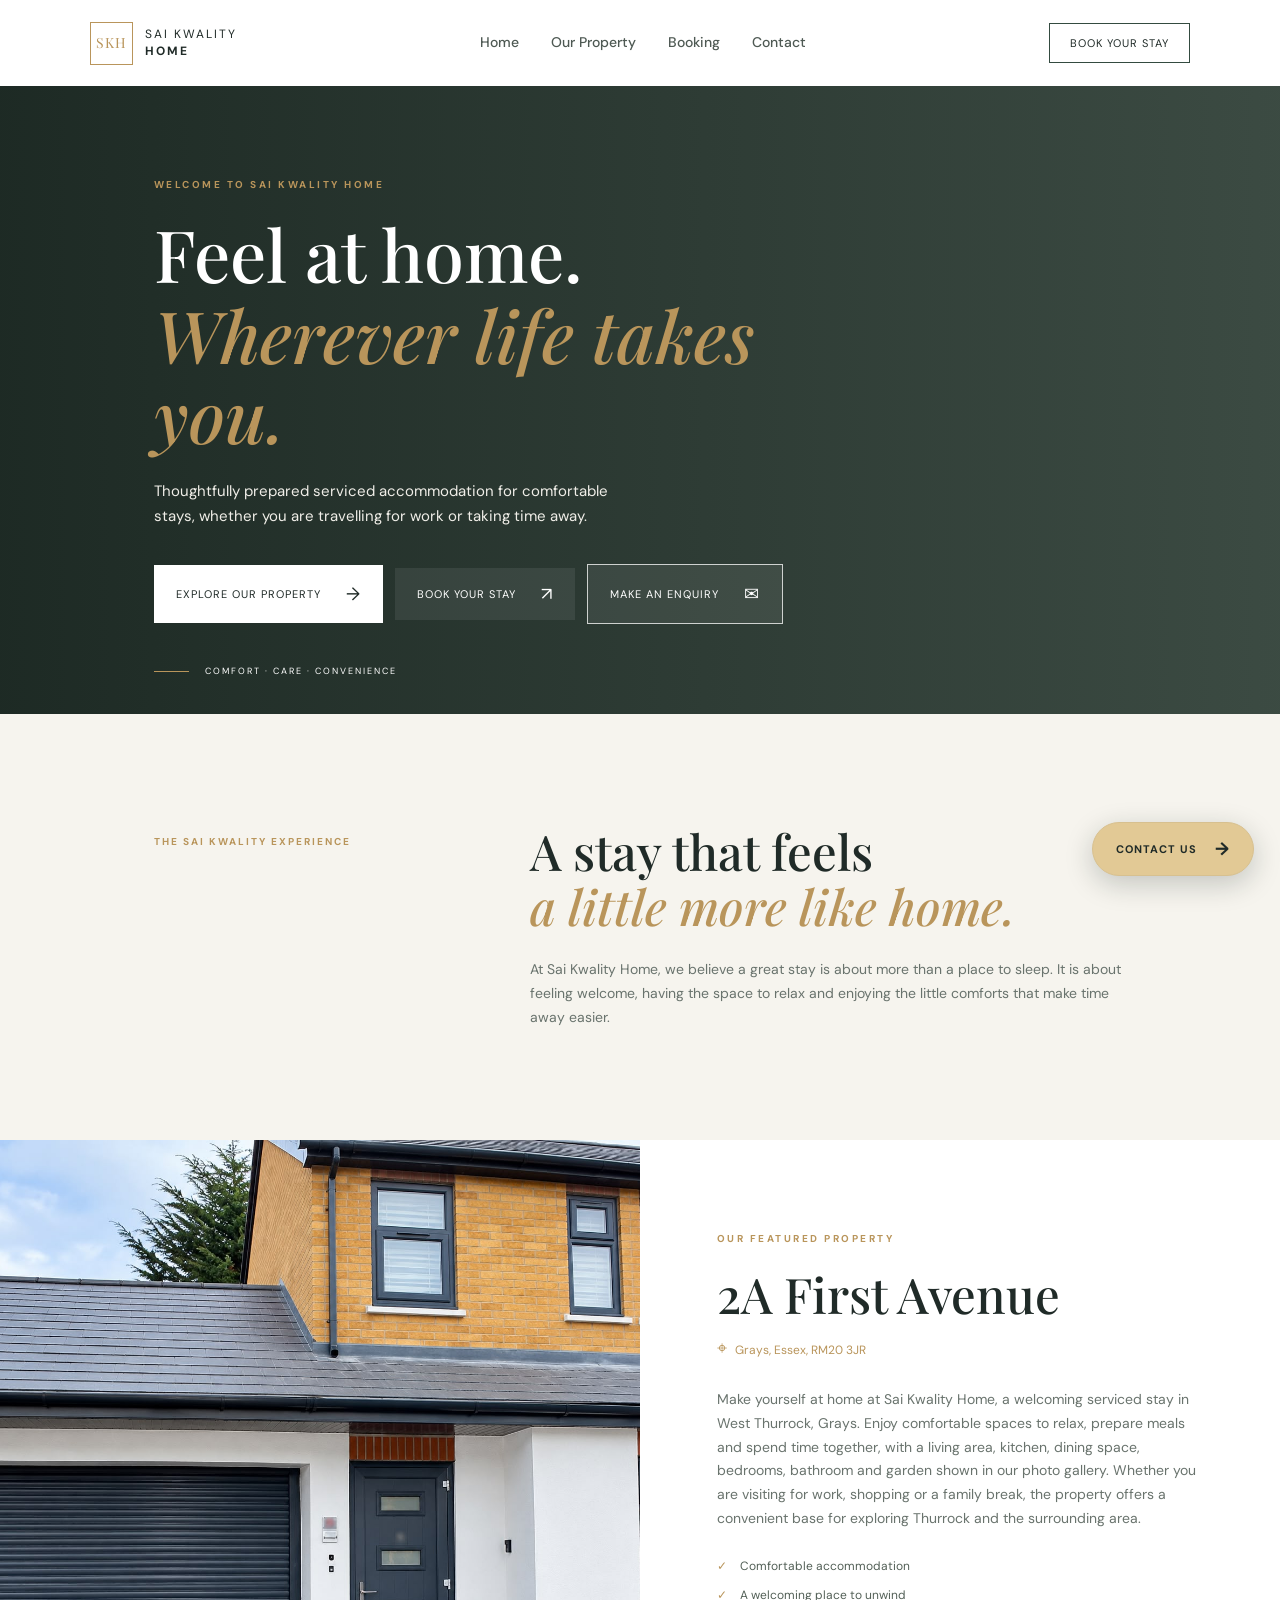
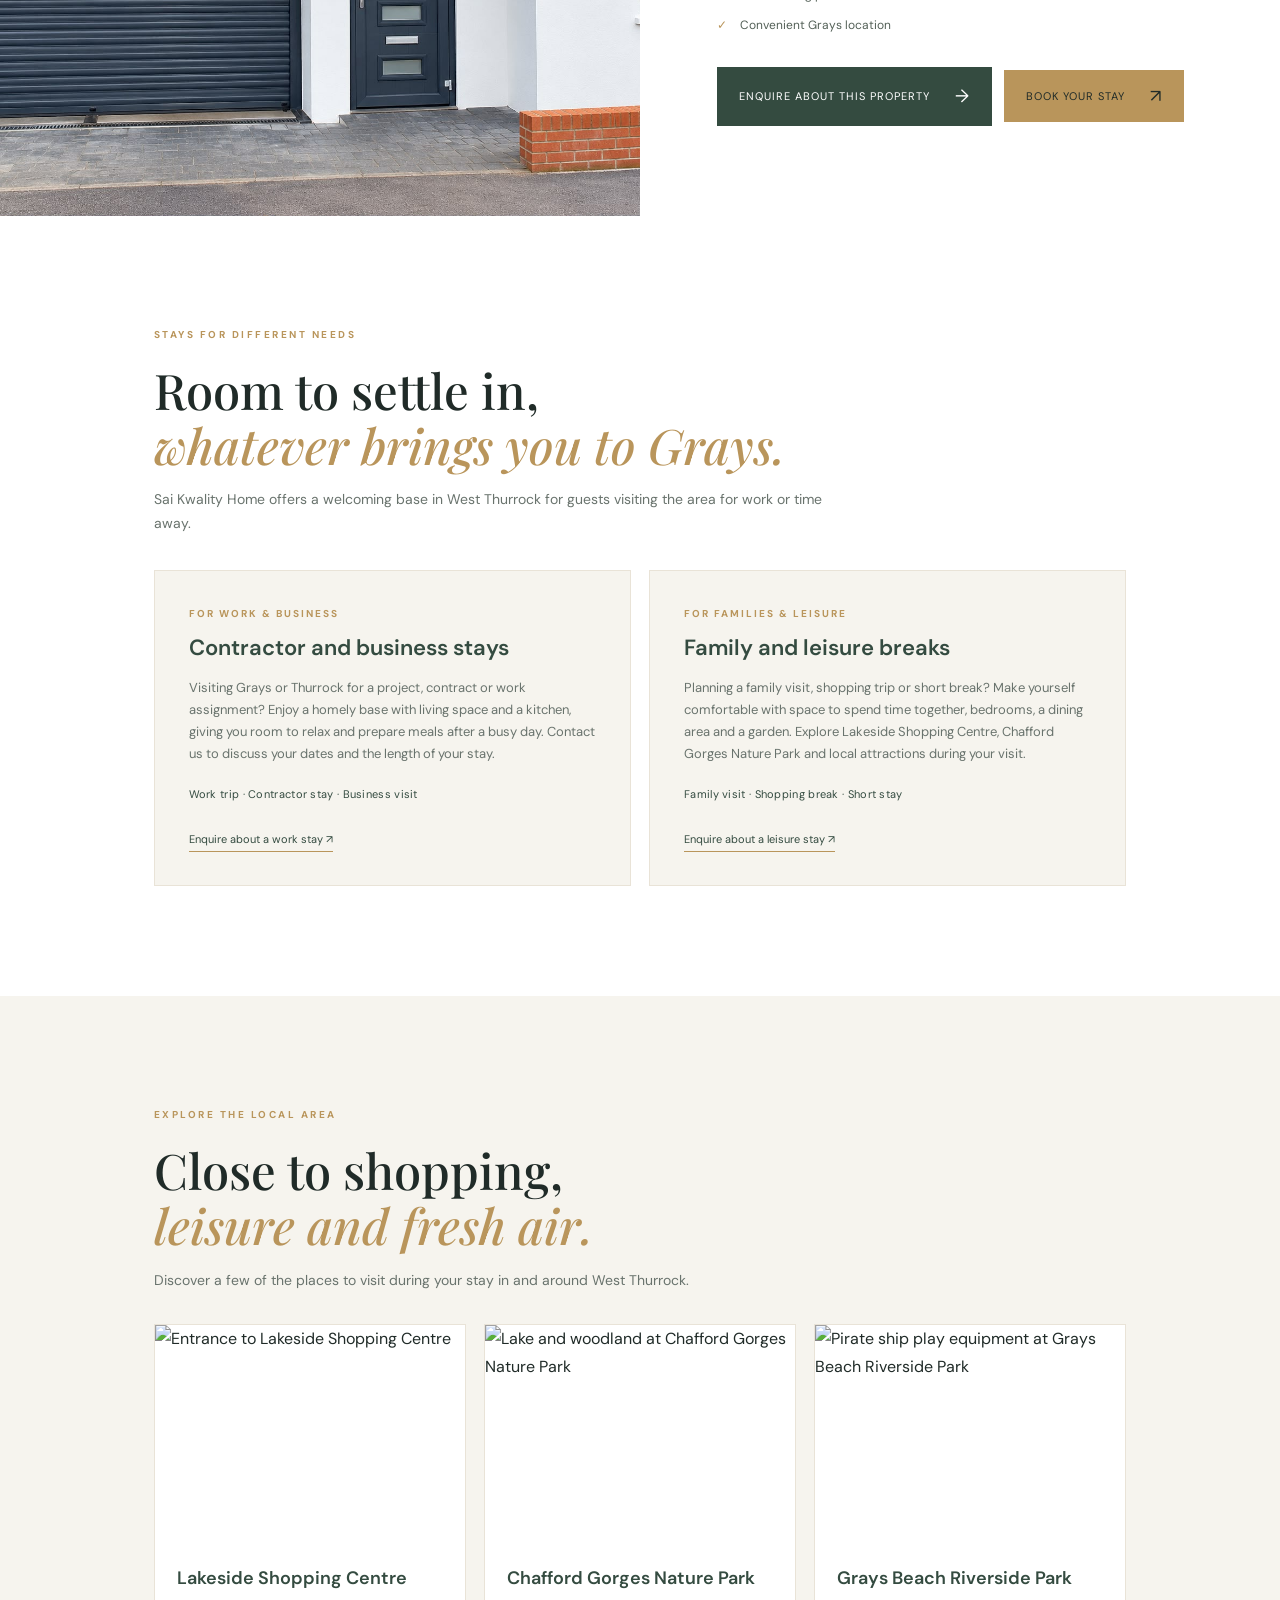
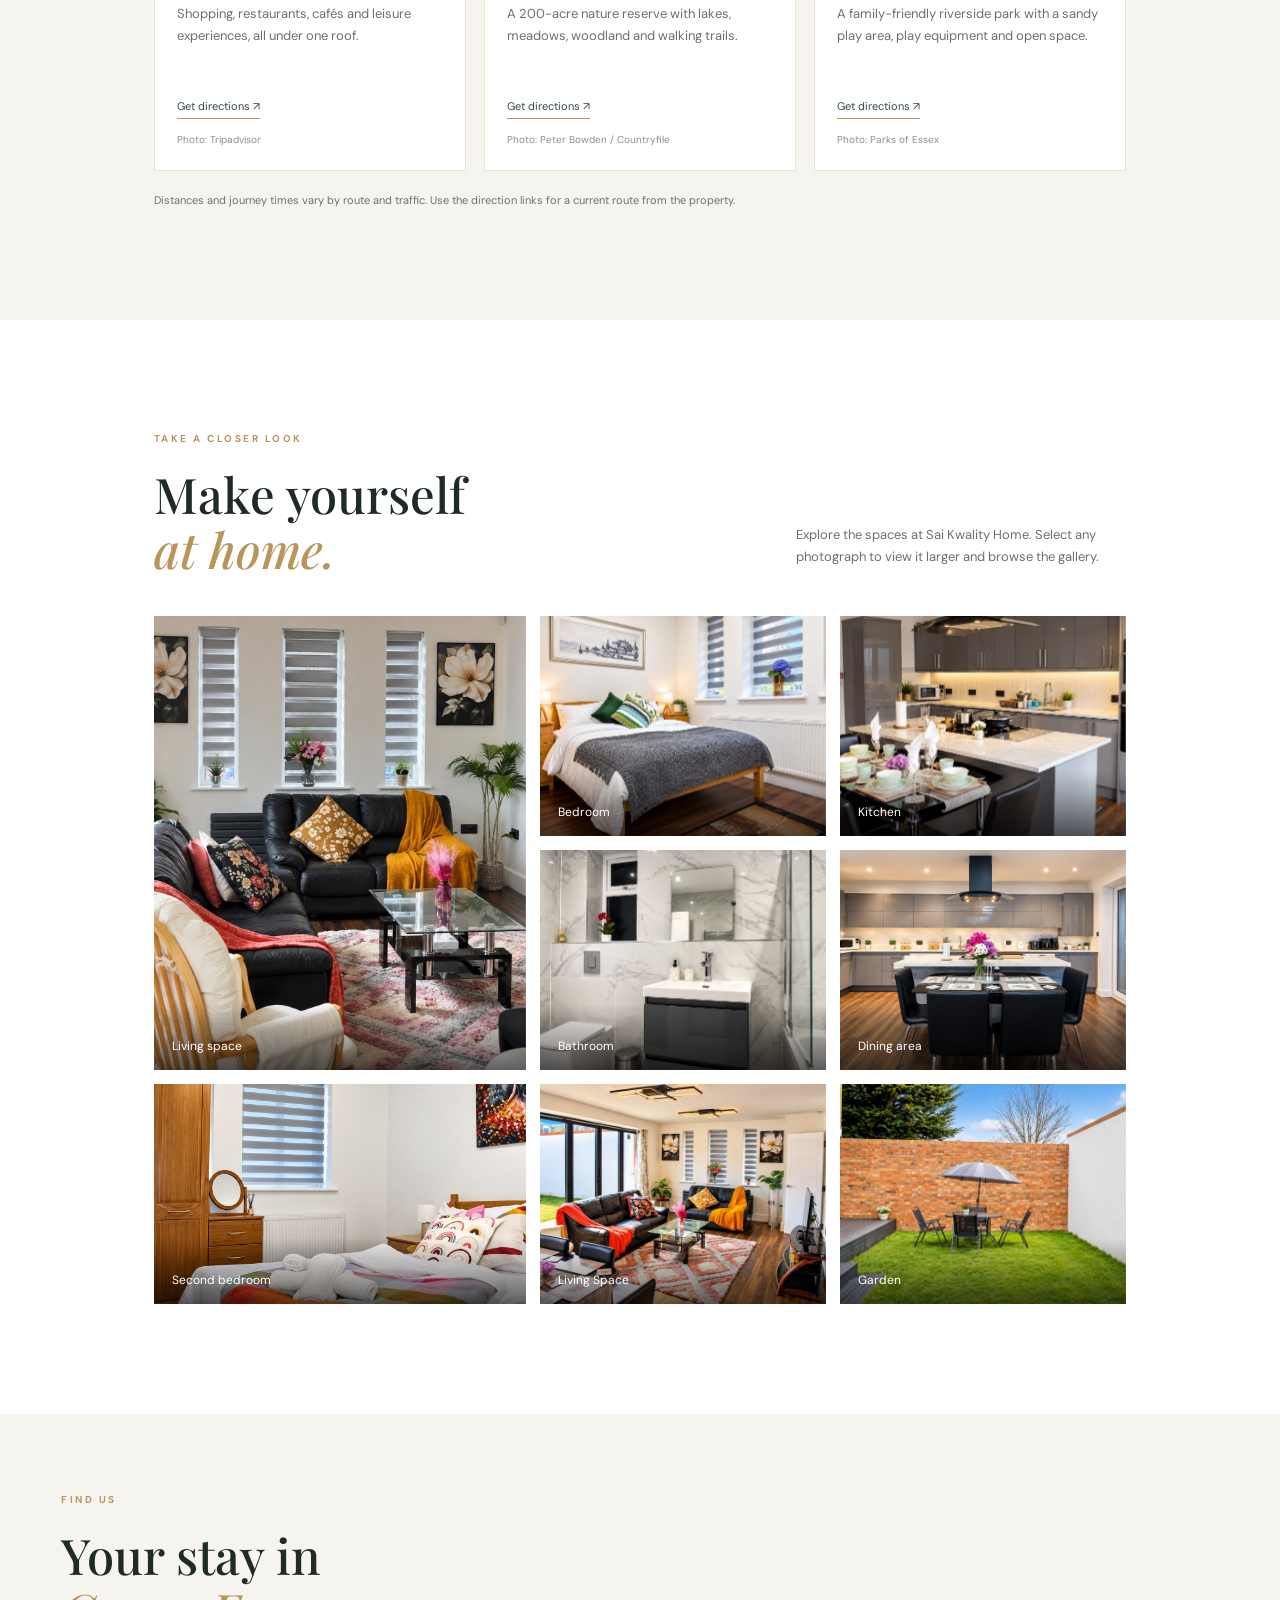
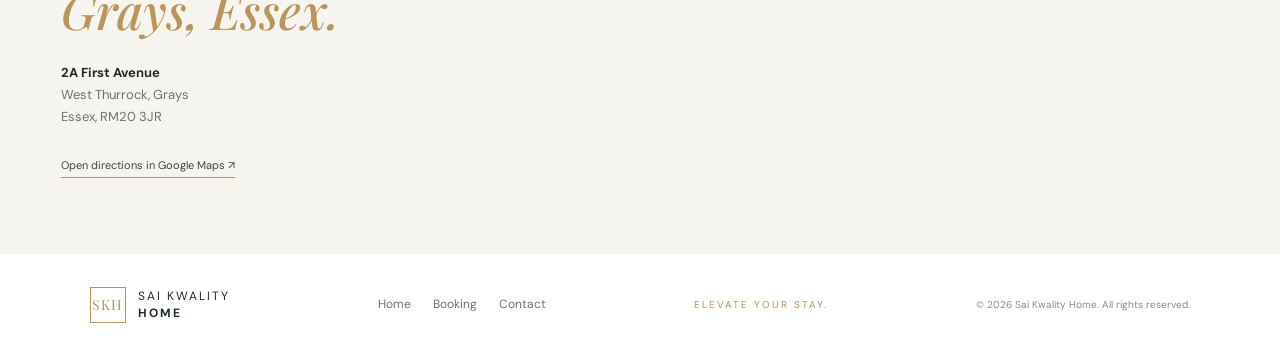
==== commit ff5514bb: "Link enquiry calls to action to the Contact page" ====
--- a/index.html
+++ b/index.html
@@ -12,8 +12,7 @@
   <link rel="icon" type="image/svg+xml" href="favicon.svg">
   <link rel="alternate icon" href="favicon.svg">
   <link rel="canonical" href="https://saikwalityhome.co.uk/">
-  <link rel="stylesheet" href="style.css?v=9">
-  <link rel="stylesheet" href="booking-form.css?v=3">
+  <link rel="stylesheet" href="style.css?v=10">
   <script type="application/ld+json">
   {
     "@context": "https://schema.org",
@@ -62,7 +61,7 @@
         <div class="hero-actions">
           <a class="button button-light" href="#property">Explore our property <span>→</span></a>
           <button class="button button-outline-light booking-button-trigger" type="button" data-open-booking>Book your stay <span>↗</span></button>
-          <button class="button button-outline-light enquiry-button-trigger" type="button" data-open-enquiry>Make an enquiry <span>✉</span></button>
+          <a class="button button-outline-light" href="contact.html#contact-form">Make an enquiry <span>✉</span></a>
         </div>
       </div>
       <div class="hero-note"><span class="note-line"></span> COMFORT · CARE · CONVENIENCE</div>
@@ -239,63 +238,8 @@
     </div>
   </div>
 
-  <button class="quick-enquiry-float enquiry-button-trigger" type="button" data-open-enquiry aria-label="Open the quick enquiry form">Quick enquiry <span aria-hidden="true">→</span></button>
-
-  <div class="enquiry-dialog" id="enquiry-dialog" role="dialog" aria-modal="true" aria-labelledby="enquiry-dialog-title" aria-hidden="true" hidden>
-    <div class="enquiry-dialog-inner">
-      <button class="enquiry-dialog-close" type="button" data-close-enquiry aria-label="Close enquiry form">×</button>
-      <div class="enquiry-dialog-heading">
-        <p class="eyebrow">A PERSONAL ENQUIRY</p>
-        <h2 id="enquiry-dialog-title">Let’s plan<br><em>your stay.</em></h2>
-        <p>Have a question or need to check dates? Send us your details and we’ll get back to you by email.</p>
-      </div>
-          <form class="enquiry-form" action="https://formsubmit.co/ajax/c7a8a921f96efe5afdc62653817aa3ce" method="POST" data-ajax-enquiry>
-            <input type="hidden" name="_subject" value="New website enquiry - Sai Kwality Home">
-            <input type="hidden" name="_template" value="table">
-            <input type="text" name="_honey" class="enquiry-honeypot" tabindex="-1" autocomplete="off" aria-hidden="true">
-            <div class="enquiry-field">
-              <label for="enquiry-name">Your name <span>*</span></label>
-              <input id="enquiry-name" name="Name" type="text" autocomplete="name" placeholder="Full name" required maxlength="100">
-            </div>
-            <div class="enquiry-fields-two">
-              <div class="enquiry-field">
-                <label for="enquiry-email">Email address <span>*</span></label>
-                <input id="enquiry-email" name="email" type="email" autocomplete="email" placeholder="you@example.com" required maxlength="254">
-              </div>
-              <div class="enquiry-field">
-                <label for="enquiry-phone">Phone number</label>
-                <input id="enquiry-phone" name="Phone" type="tel" autocomplete="tel" inputmode="tel" placeholder="+44 7xxx xxx xxx" maxlength="20" pattern="[+0-9() .-]{7,20}" title="Use digits, spaces, +, brackets or hyphens only.">
-              </div>
-            </div>
-            <div class="enquiry-fields-two">
-              <div class="enquiry-field">
-                <label for="enquiry-arrival">Check-in date</label>
-                <input id="enquiry-arrival" name="Check-in date" type="date">
-              </div>
-              <div class="enquiry-field">
-                <label for="enquiry-departure">Check-out date</label>
-                <input id="enquiry-departure" name="Check-out date" type="date" disabled>
-              </div>
-            </div>
-            <div class="enquiry-field">
-              <label for="enquiry-guests">Number of guests</label>
-              <select id="enquiry-guests" name="Number of guests">
-                <option value="">Please select</option>
-                <option>1</option><option>2</option><option>3</option><option>4</option>
-                <option>5</option><option>6</option><option>7</option><option>8+</option>
-              </select>
-            </div>
-            <div class="enquiry-field">
-              <label for="enquiry-message">Your message <span>*</span></label>
-              <textarea id="enquiry-message" name="Message" rows="5" placeholder="Tell us a little about your stay or any questions you have..." required maxlength="3000"></textarea>
-            </div>
-            <p class="enquiry-privacy">Please only share information needed to respond to your enquiry. Your details will be used to handle this request.</p>
-            <button class="button button-dark enquiry-submit" type="submit">Send your enquiry <span>→</span></button>
-            <p class="enquiry-status" data-enquiry-status role="status" aria-live="polite"></p>
-            <p class="enquiry-required">Fields marked * are required.</p>
-          </form>
-    </div>
-  </div>
+  <a class="quick-enquiry-float" href="contact.html#contact-form" aria-label="Go to the contact form">Contact us <span aria-hidden="true">→</span></a>
+
 
   <footer>
     <a class="brand footer-brand" href="index.html"><span class="brand-mark">SKH</span><span class="brand-name">SAI KWALITY <strong>HOME</strong></span></a>
@@ -303,7 +247,6 @@
     <p class="tagline">ELEVATE YOUR STAY.</p>
     <p class="copyright">© <span id="year"></span> Sai Kwality Home. All rights reserved.</p>
   </footer>
-  <script src="script.js?v=5" defer></script>
-  <script src="booking-form.js?v=2" defer></script>
+  <script src="script.js?v=6" defer></script>
 </body>
 </html>
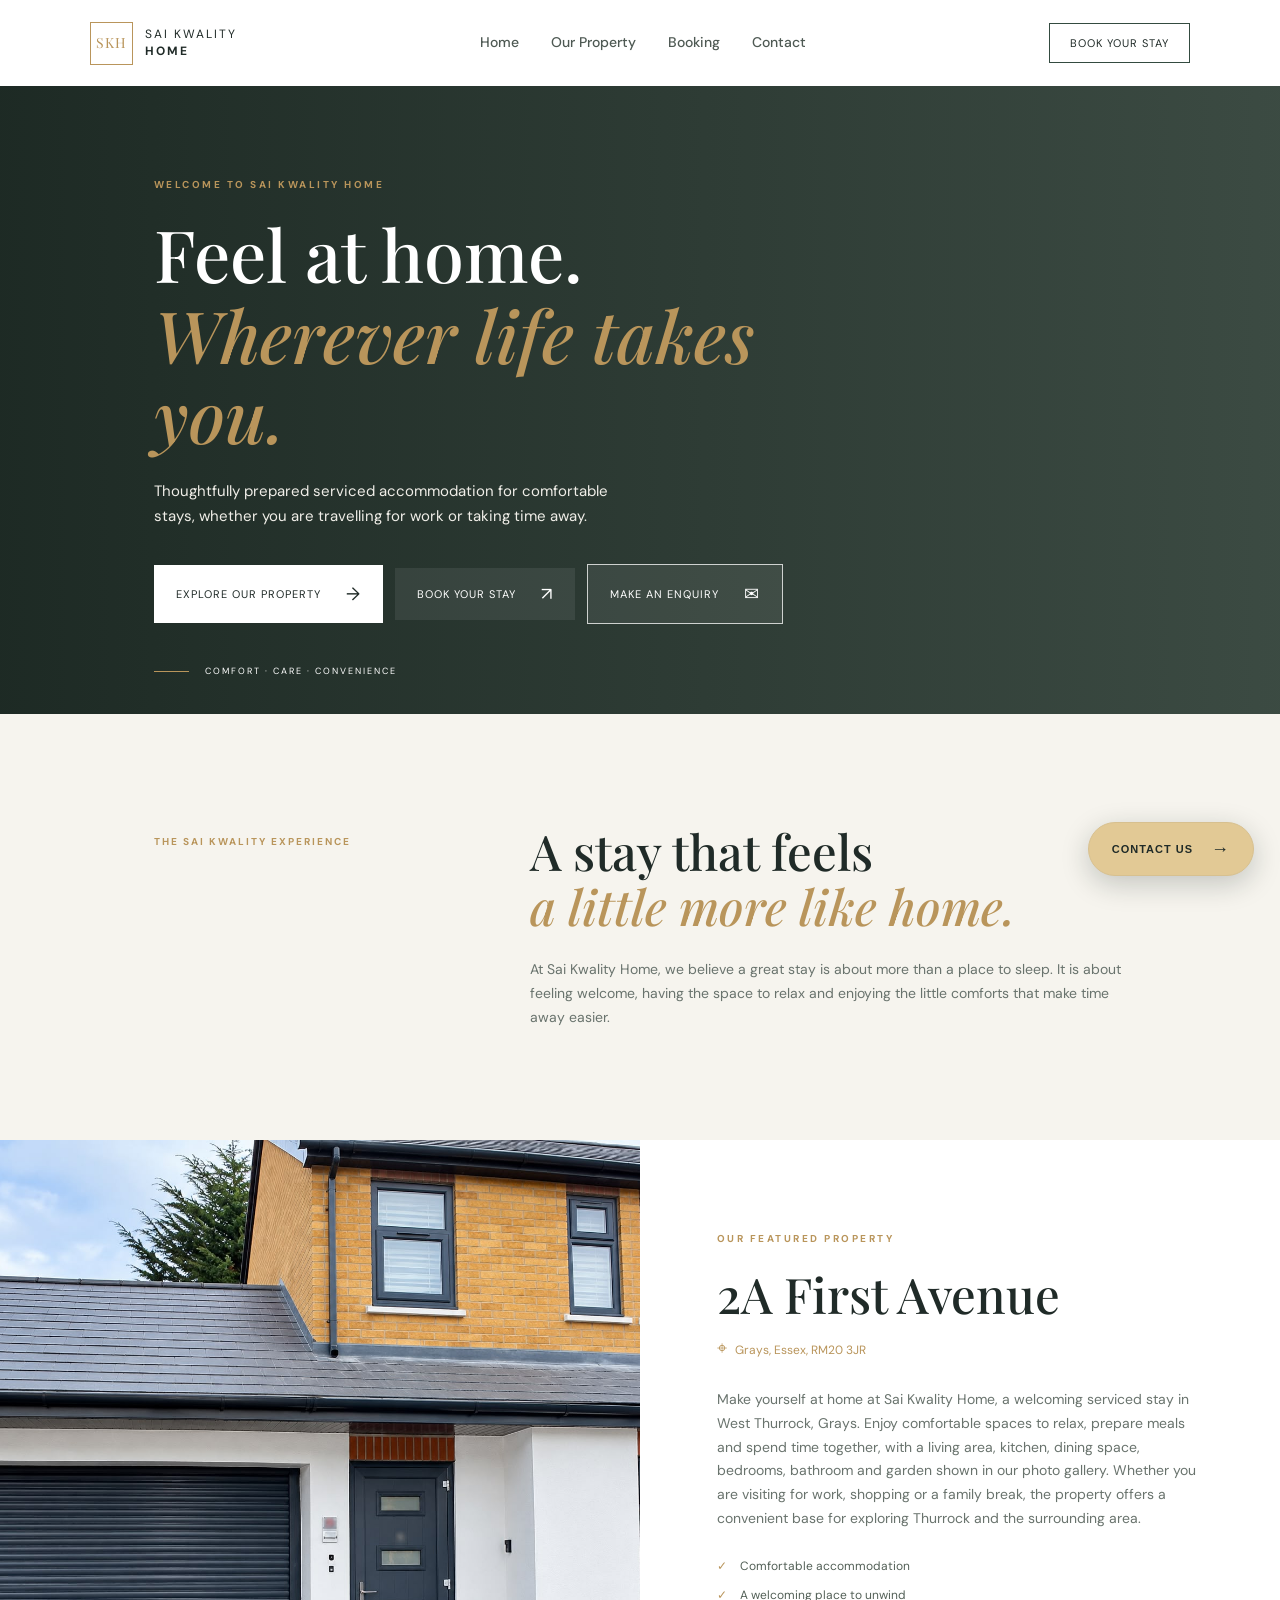
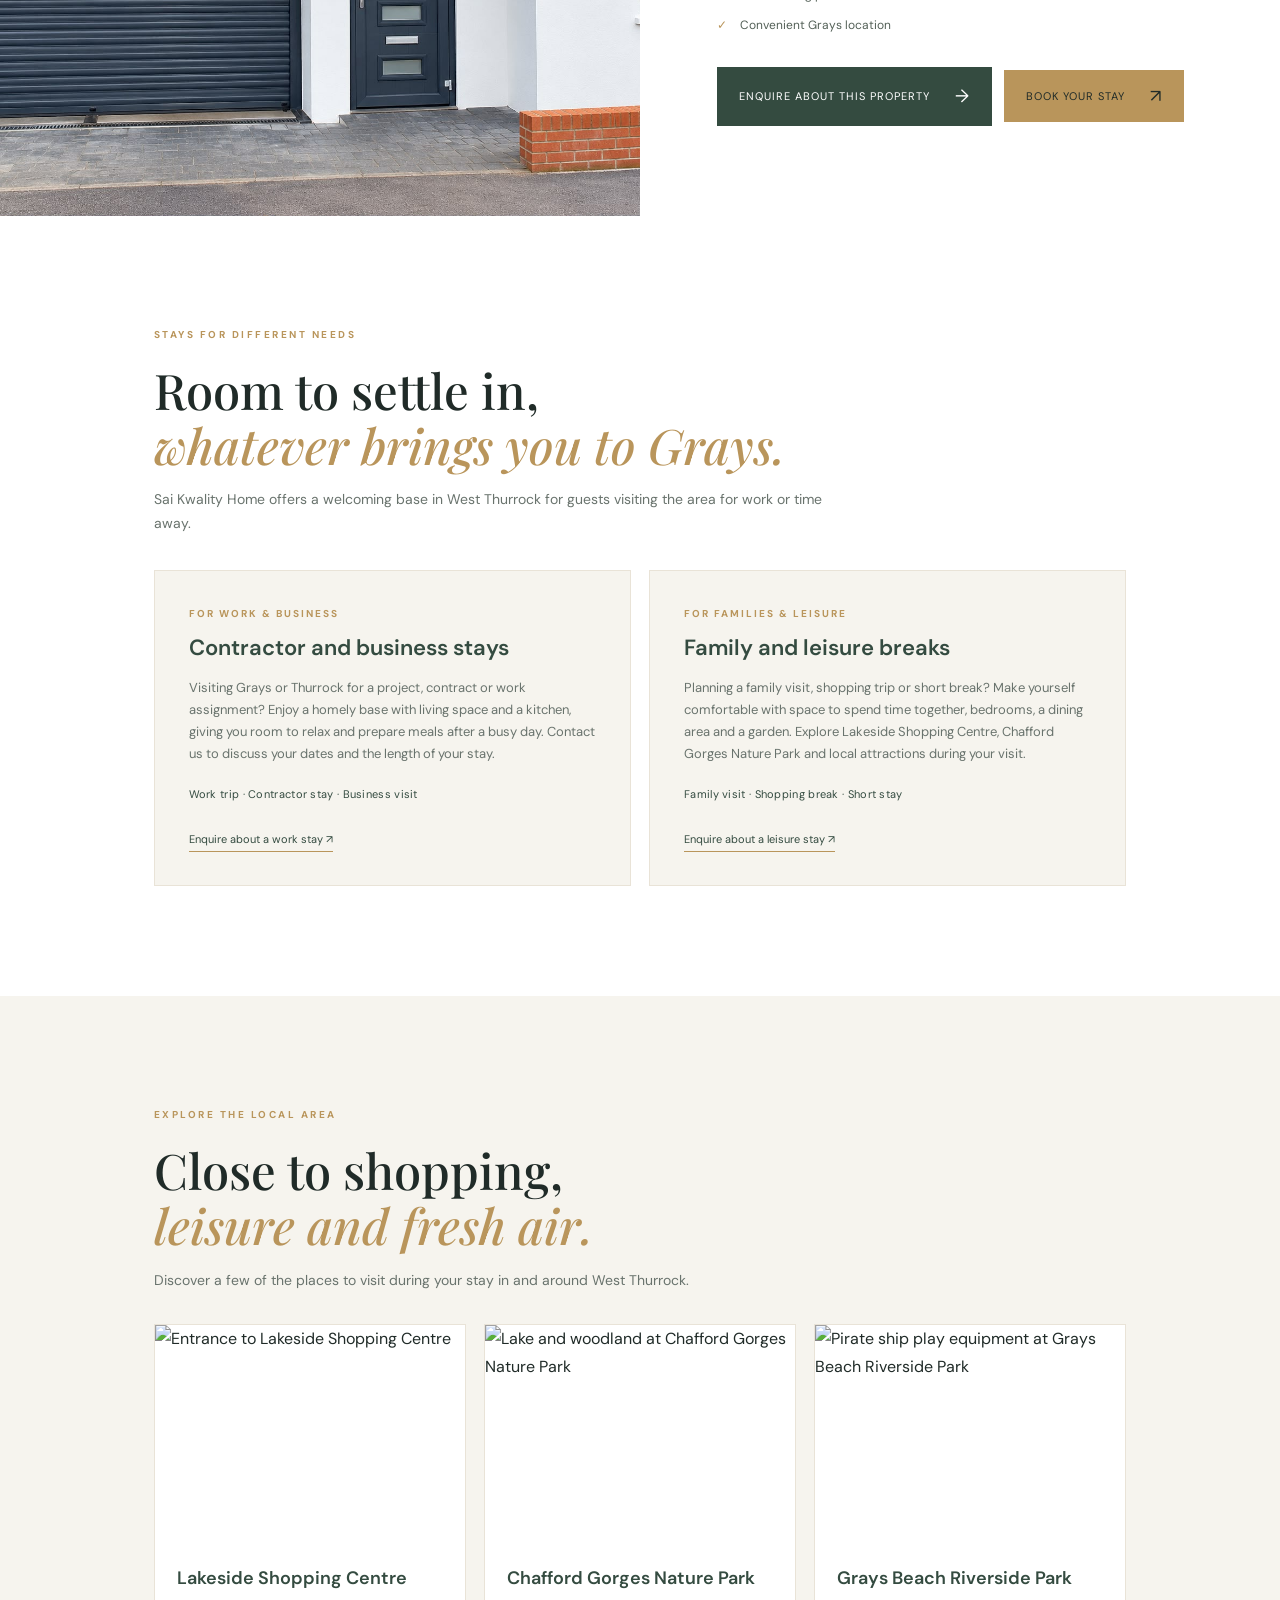
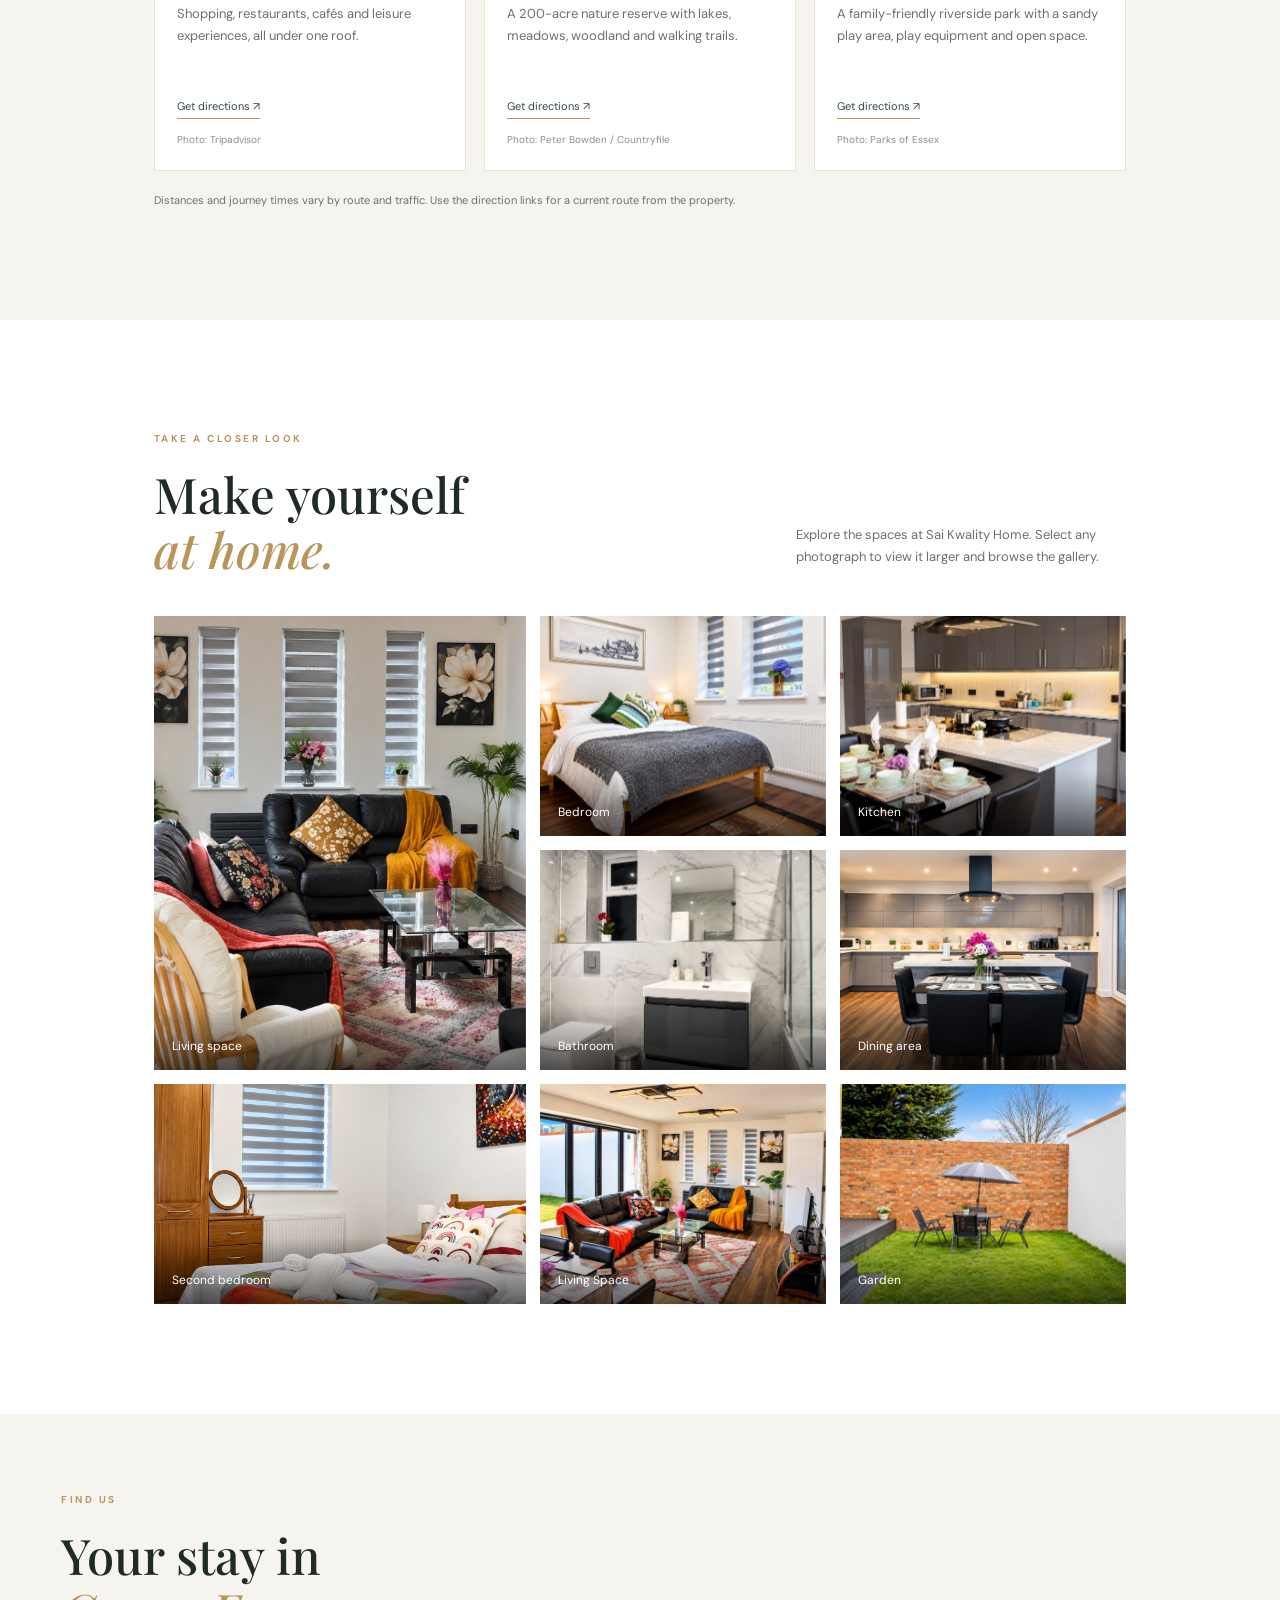
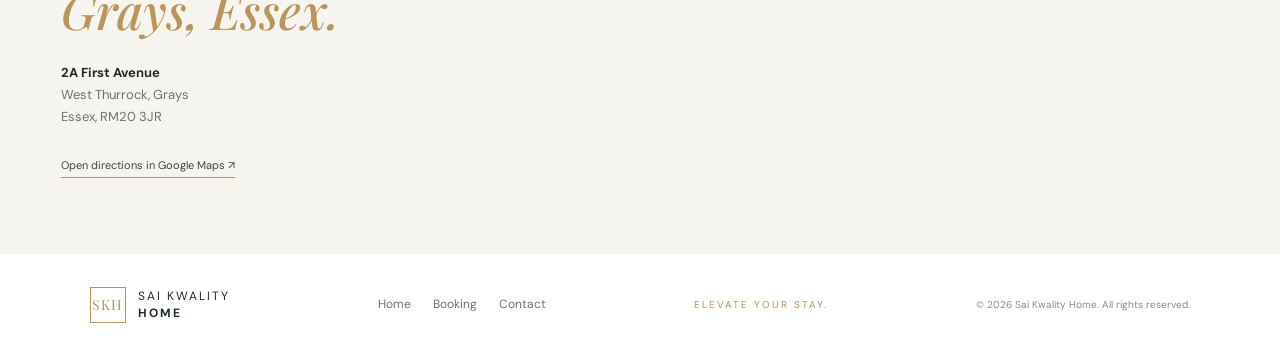
==== commit 02a2dd00: "Make floating Contact us button open contact options" ====
--- a/index.html
+++ b/index.html
@@ -9,7 +9,8 @@
   <meta property="og:title" content="Grays Accommodation for Work & Leisure | Sai Kwality Home">
   <meta property="og:description" content="A welcoming base in West Thurrock, Grays for work trips, contractor stays, families and leisure visits.">
   <title>Grays Accommodation for Work & Leisure | Sai Kwality Home</title>
-  <link rel="icon" type="image/svg+xml" href="favicon.svg">
+  <link rel="icon" type="image/png" sizes="192x192" href="/favicon.png">
+  <link rel="icon" type="image/svg+xml" href="/favicon.svg">
   <link rel="alternate icon" href="favicon.svg">
   <link rel="canonical" href="https://saikwalityhome.co.uk/">
   <link rel="stylesheet" href="style.css?v=10">
@@ -238,8 +239,23 @@
     </div>
   </div>
 
-  <a class="quick-enquiry-float" href="contact.html#contact-form" aria-label="Go to the contact form">Contact us <span aria-hidden="true">→</span></a>
-
+  <button class="quick-enquiry-float" type="button" data-open-contact aria-haspopup="dialog" aria-controls="contact-dialog">Contact us <span aria-hidden="true">→</span></button>
+
+
+  <div class="booking-dialog contact-dialog" id="contact-dialog" role="dialog" aria-modal="true" aria-labelledby="contact-dialog-title" aria-hidden="true" hidden>
+    <div class="booking-dialog-inner">
+      <button class="booking-dialog-close" type="button" data-close-contact aria-label="Close contact menu">×</button>
+      <p class="eyebrow">WE’RE HERE TO HELP</p>
+      <h2 id="contact-dialog-title">Get in touch.</h2>
+      <p>Choose the easiest way to reach Sai Kwality Home.</p>
+      <div class="booking-dialog-links">
+        <a class="booking-dialog-link" href="contact.html#contact-form"><strong>Send an enquiry</strong><span>Tell us about your stay ↗</span></a>
+        <a class="booking-dialog-link" href="mailto:Saikwalityhome@gmail.com"><strong>Email us</strong><span>Saikwalityhome@gmail.com</span></a>
+        <a class="booking-dialog-link" href="tel:+447405730207"><strong>Call us</strong><span>07405 730207</span></a>
+        <a class="booking-dialog-link" href="https://wa.me/447405730207" target="_blank" rel="noopener noreferrer"><strong>WhatsApp</strong><span>Message us directly ↗</span></a>
+      </div>
+    </div>
+  </div>
 
   <footer>
     <a class="brand footer-brand" href="index.html"><span class="brand-mark">SKH</span><span class="brand-name">SAI KWALITY <strong>HOME</strong></span></a>
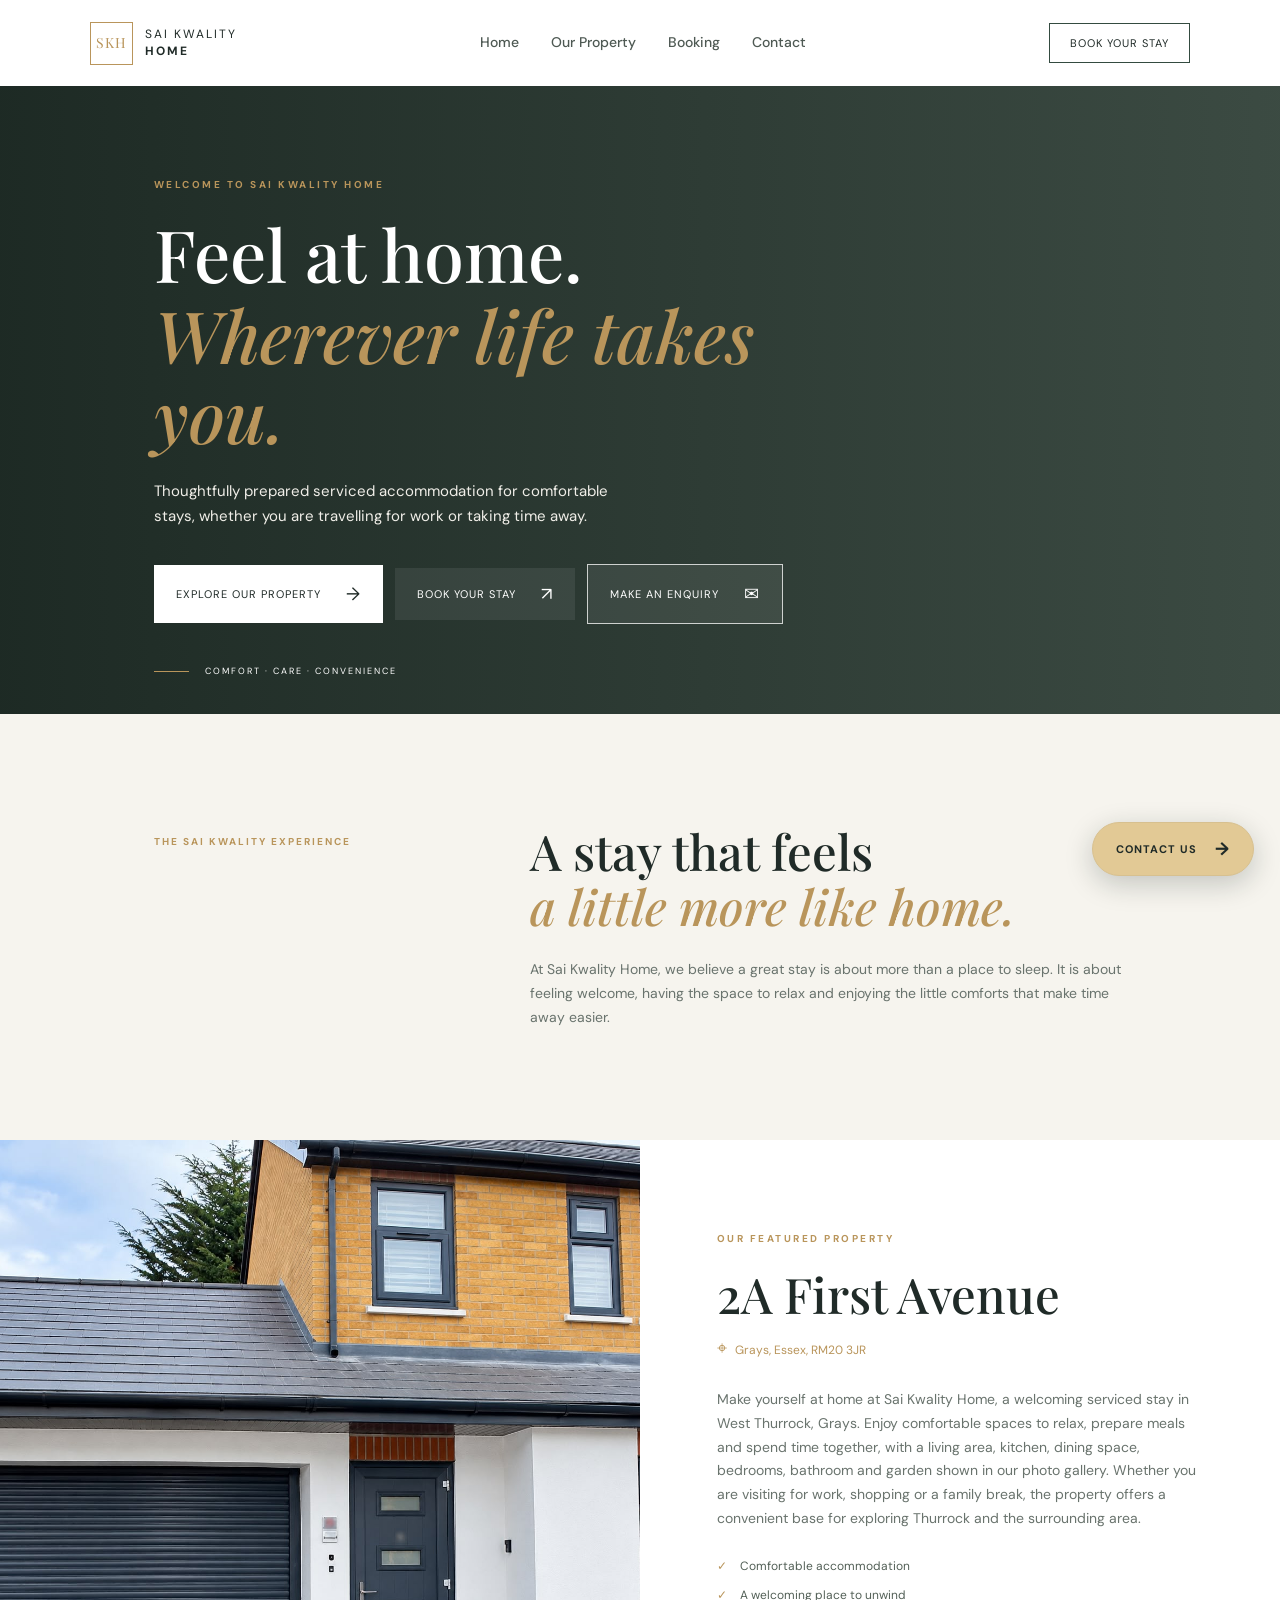
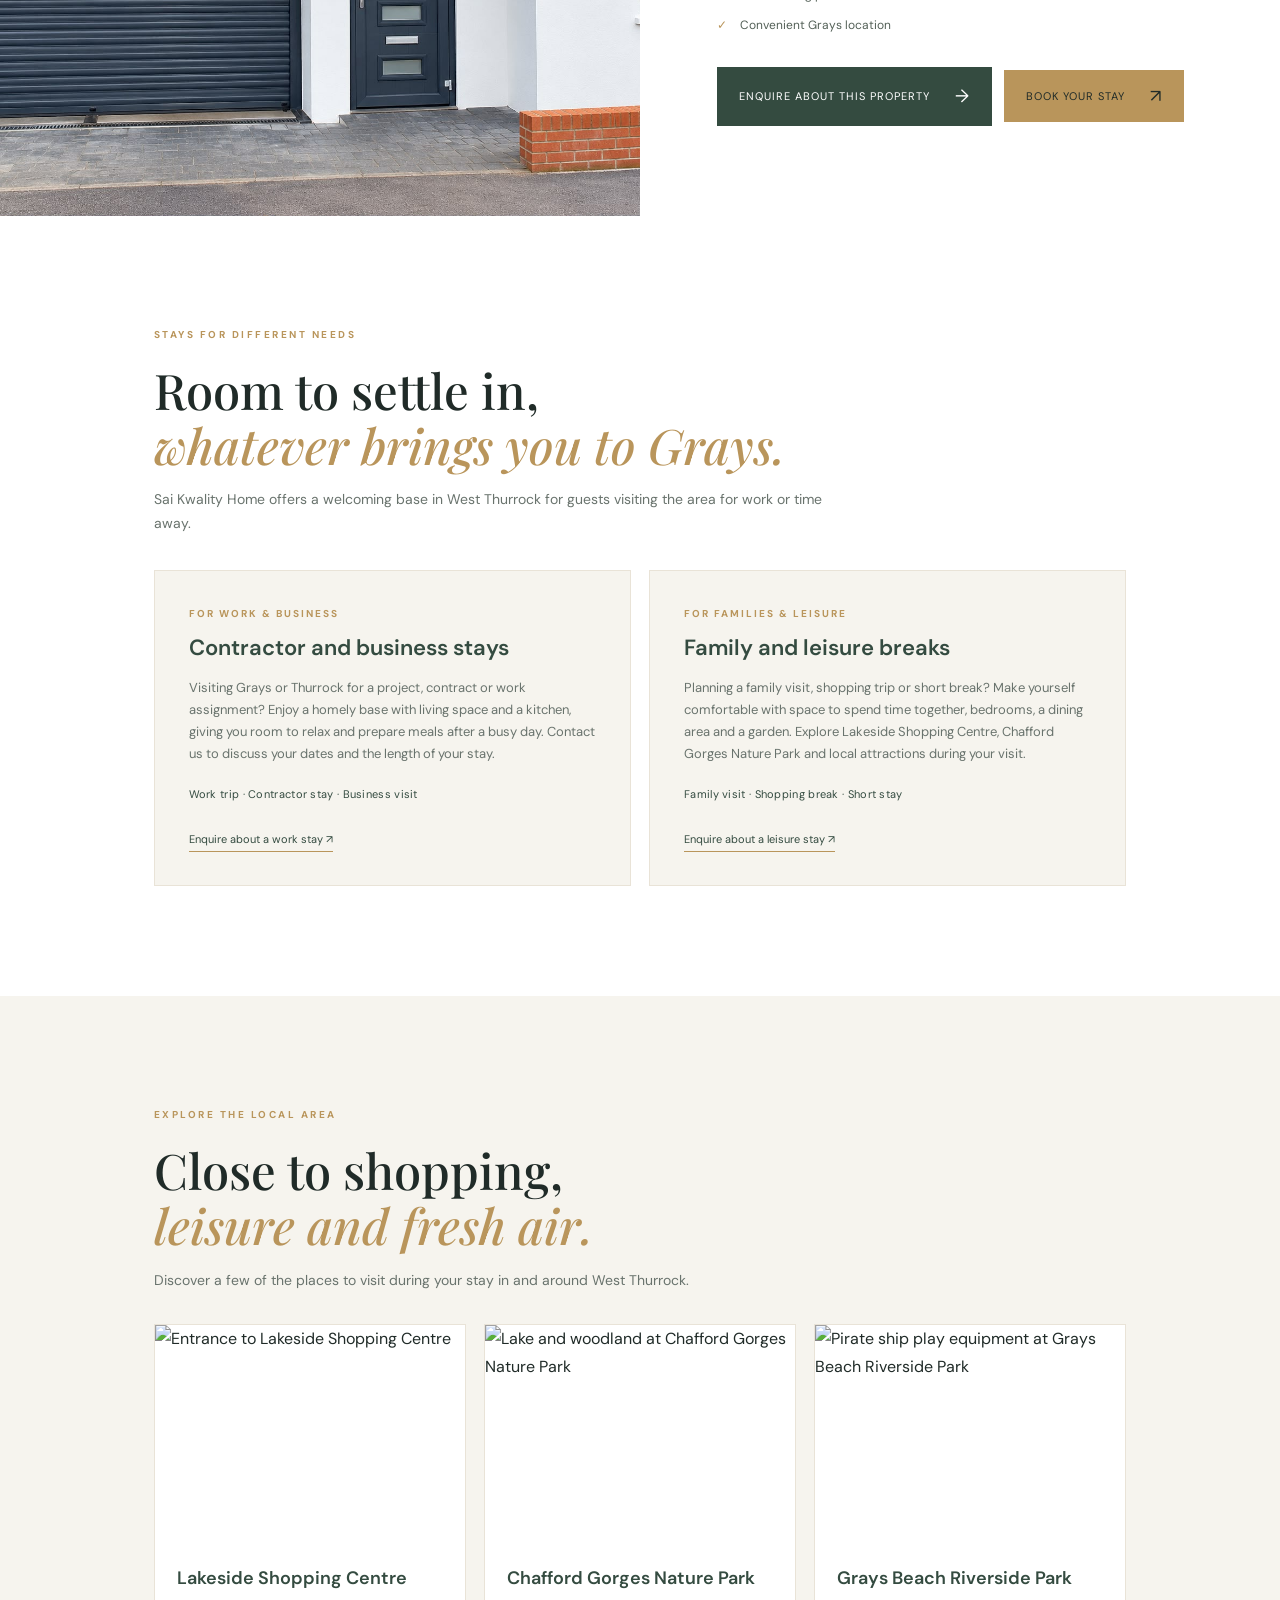
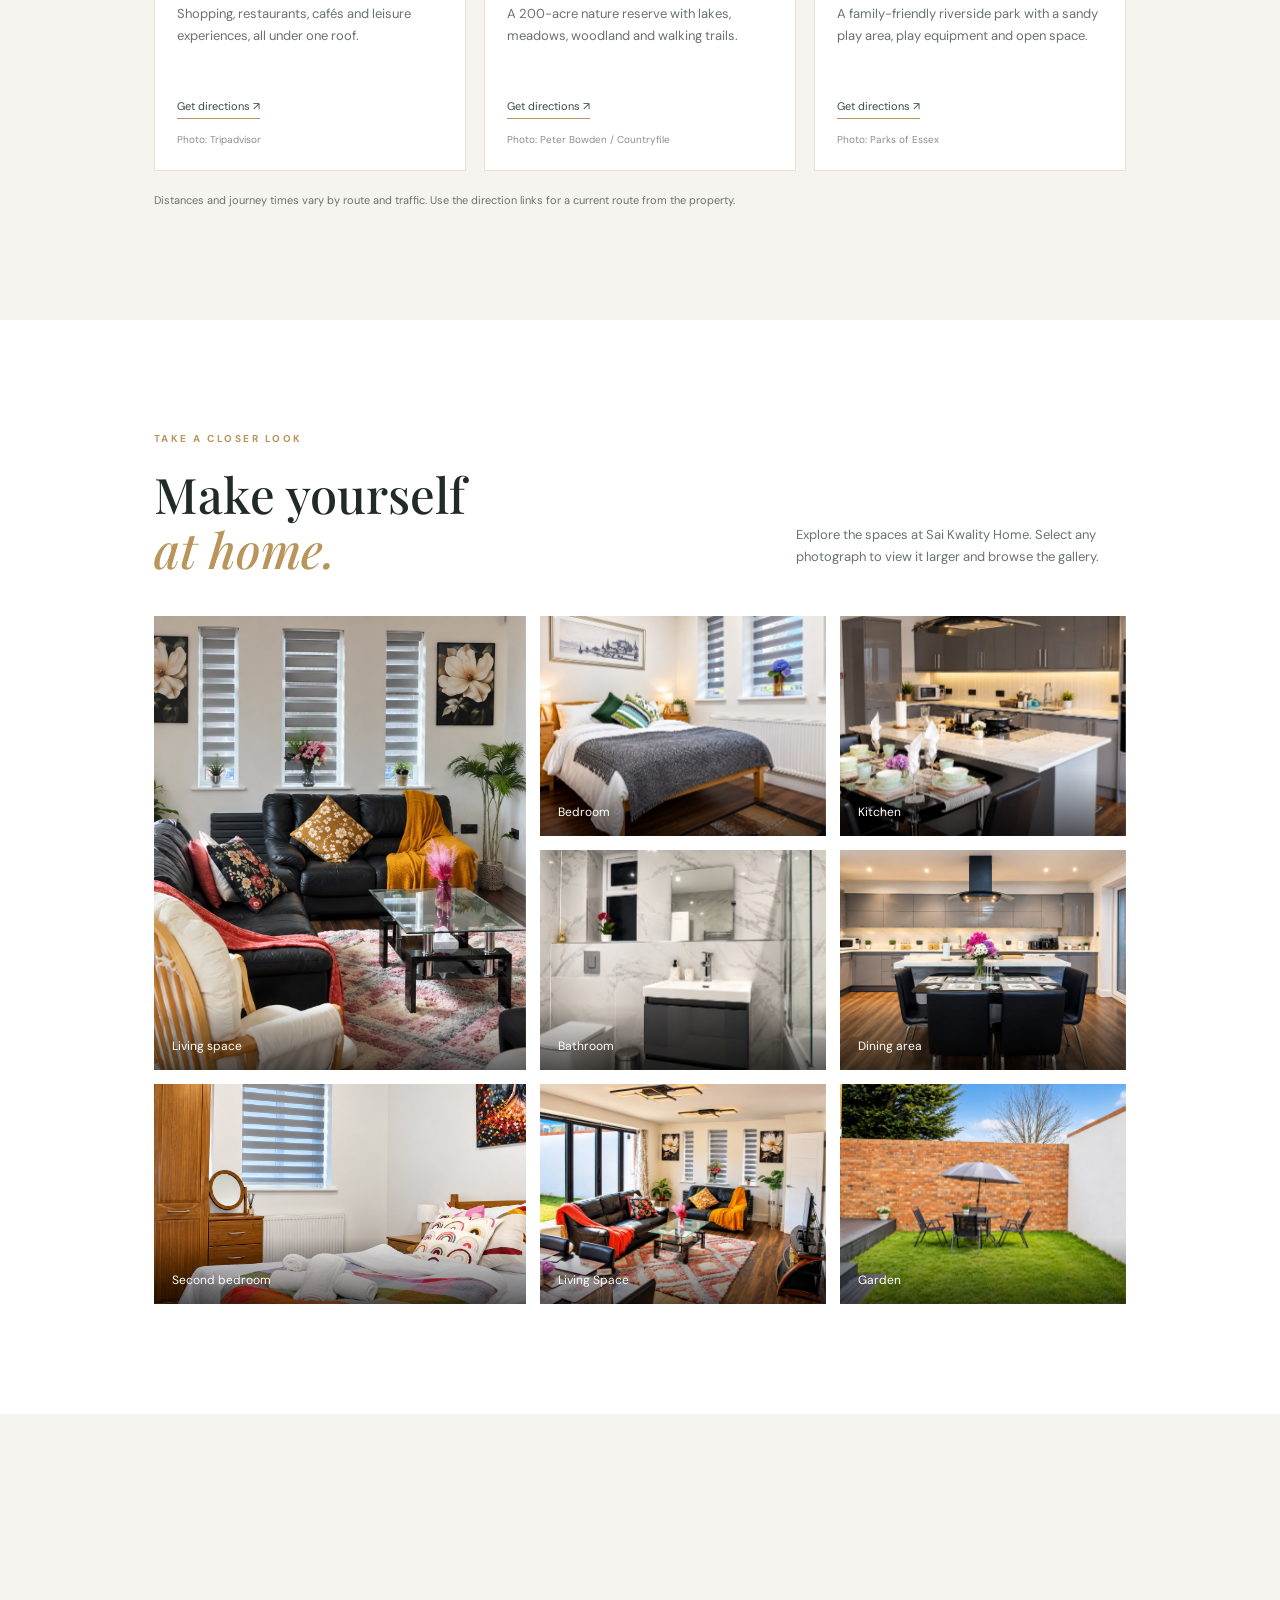
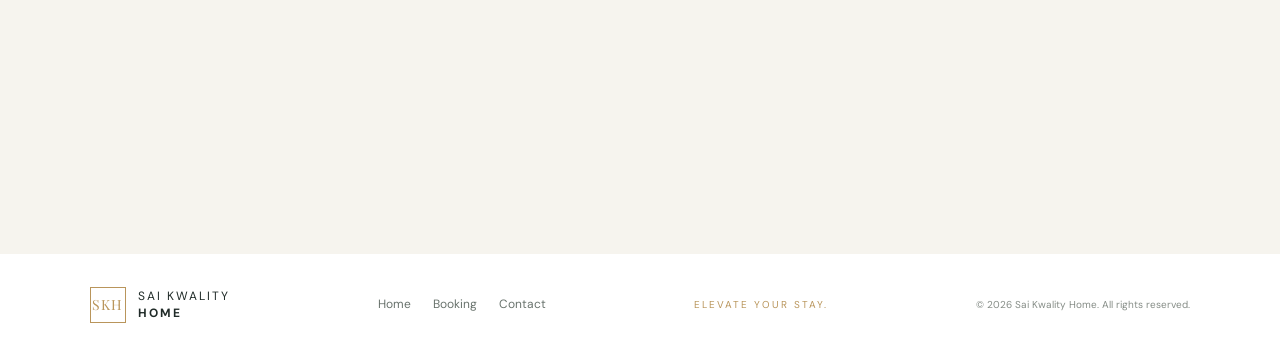
==== commit af42e5bc: "Refresh contact menu script cache" ====
--- a/index.html
+++ b/index.html
@@ -263,6 +263,6 @@
     <p class="tagline">ELEVATE YOUR STAY.</p>
     <p class="copyright">© <span id="year"></span> Sai Kwality Home. All rights reserved.</p>
   </footer>
-  <script src="script.js?v=6" defer></script>
+  <script src="script.js?v=7" defer></script>
 </body>
 </html>
--- a/style.css
+++ b/style.css
@@ -682,7 +682,7 @@
 }
 
 
-/* Always-visible shortcut to the enquiry form */
+/* Floating Contact us button opens the contact options menu */
 .quick-enquiry-float {
   position: fixed;
   right: 26px;
@@ -696,6 +696,8 @@
   padding: 0 23px;
   border: 1px solid #d7c08f;
   border-radius: 999px;
+  font-family: inherit;
+  cursor: pointer;
   color: #202b28;
   background: #e2c995;
   box-shadow: 0 8px 28px rgba(20, 32, 27, .22);
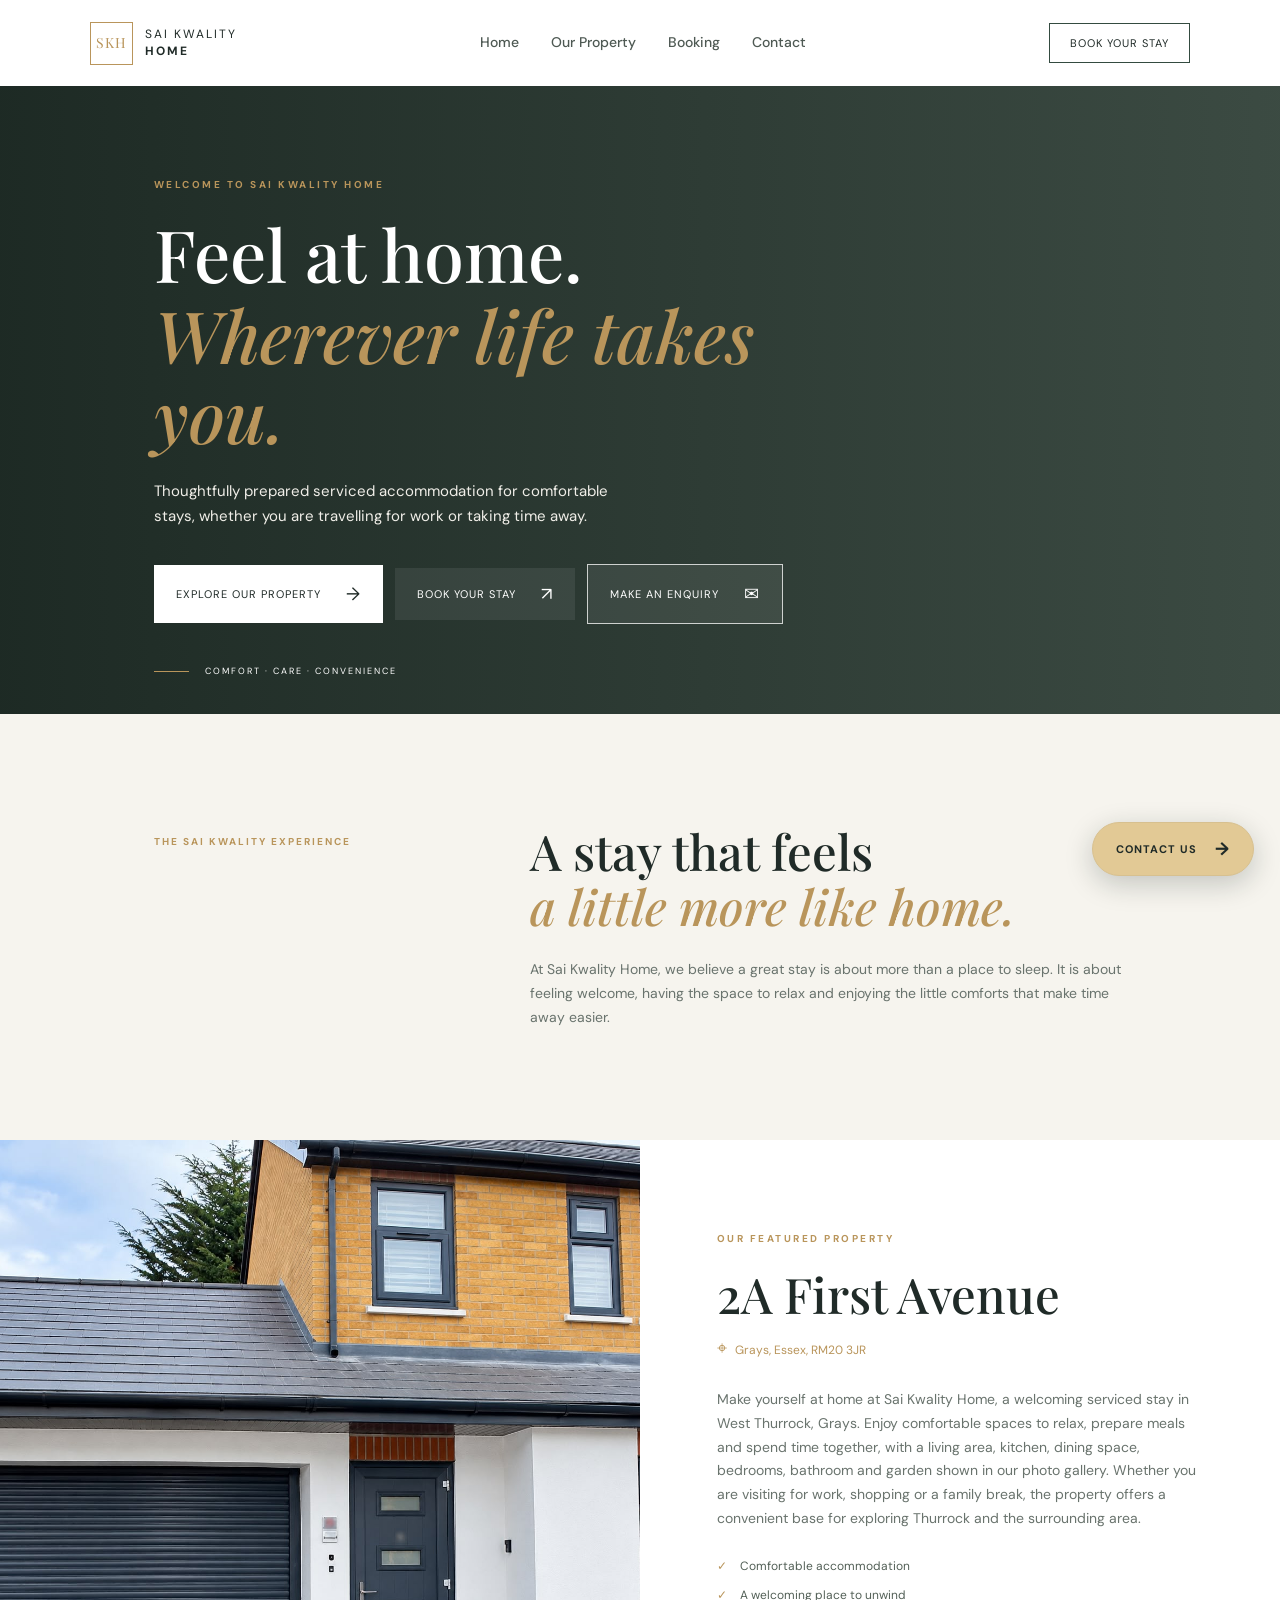
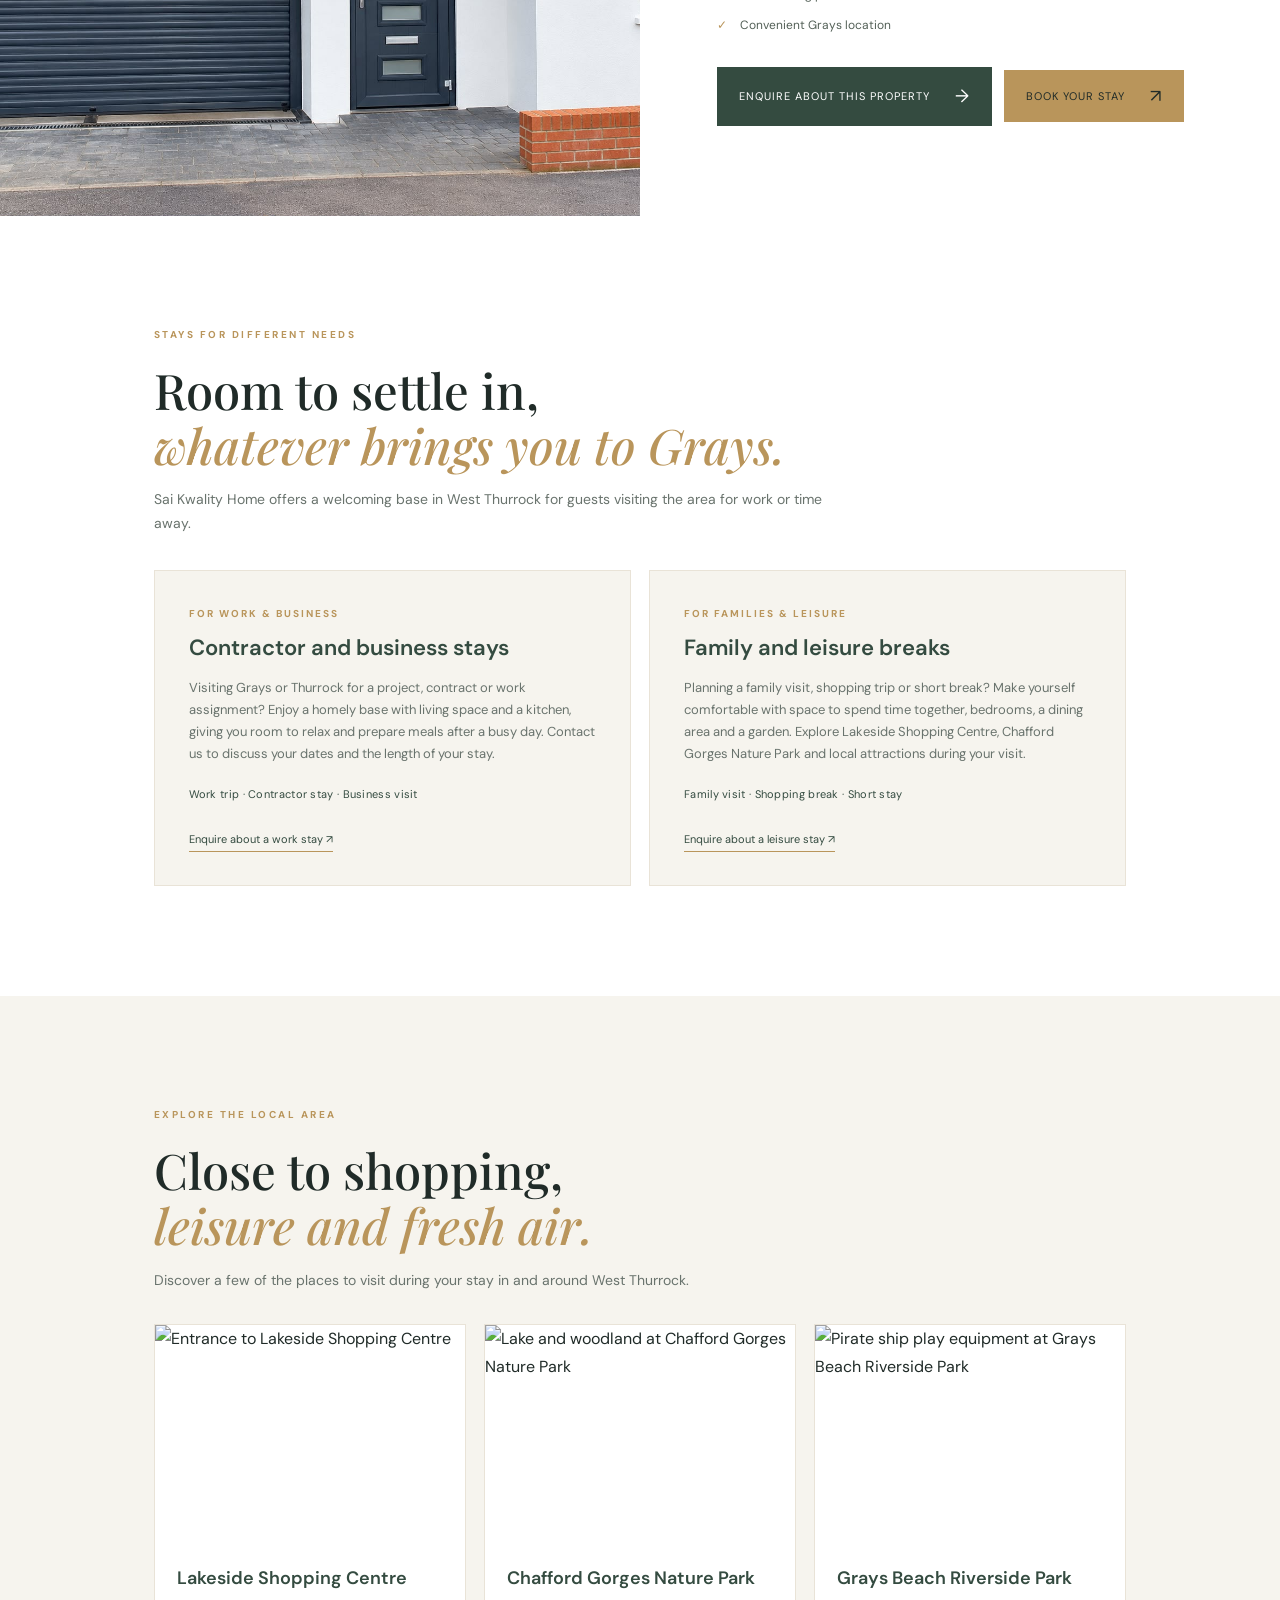
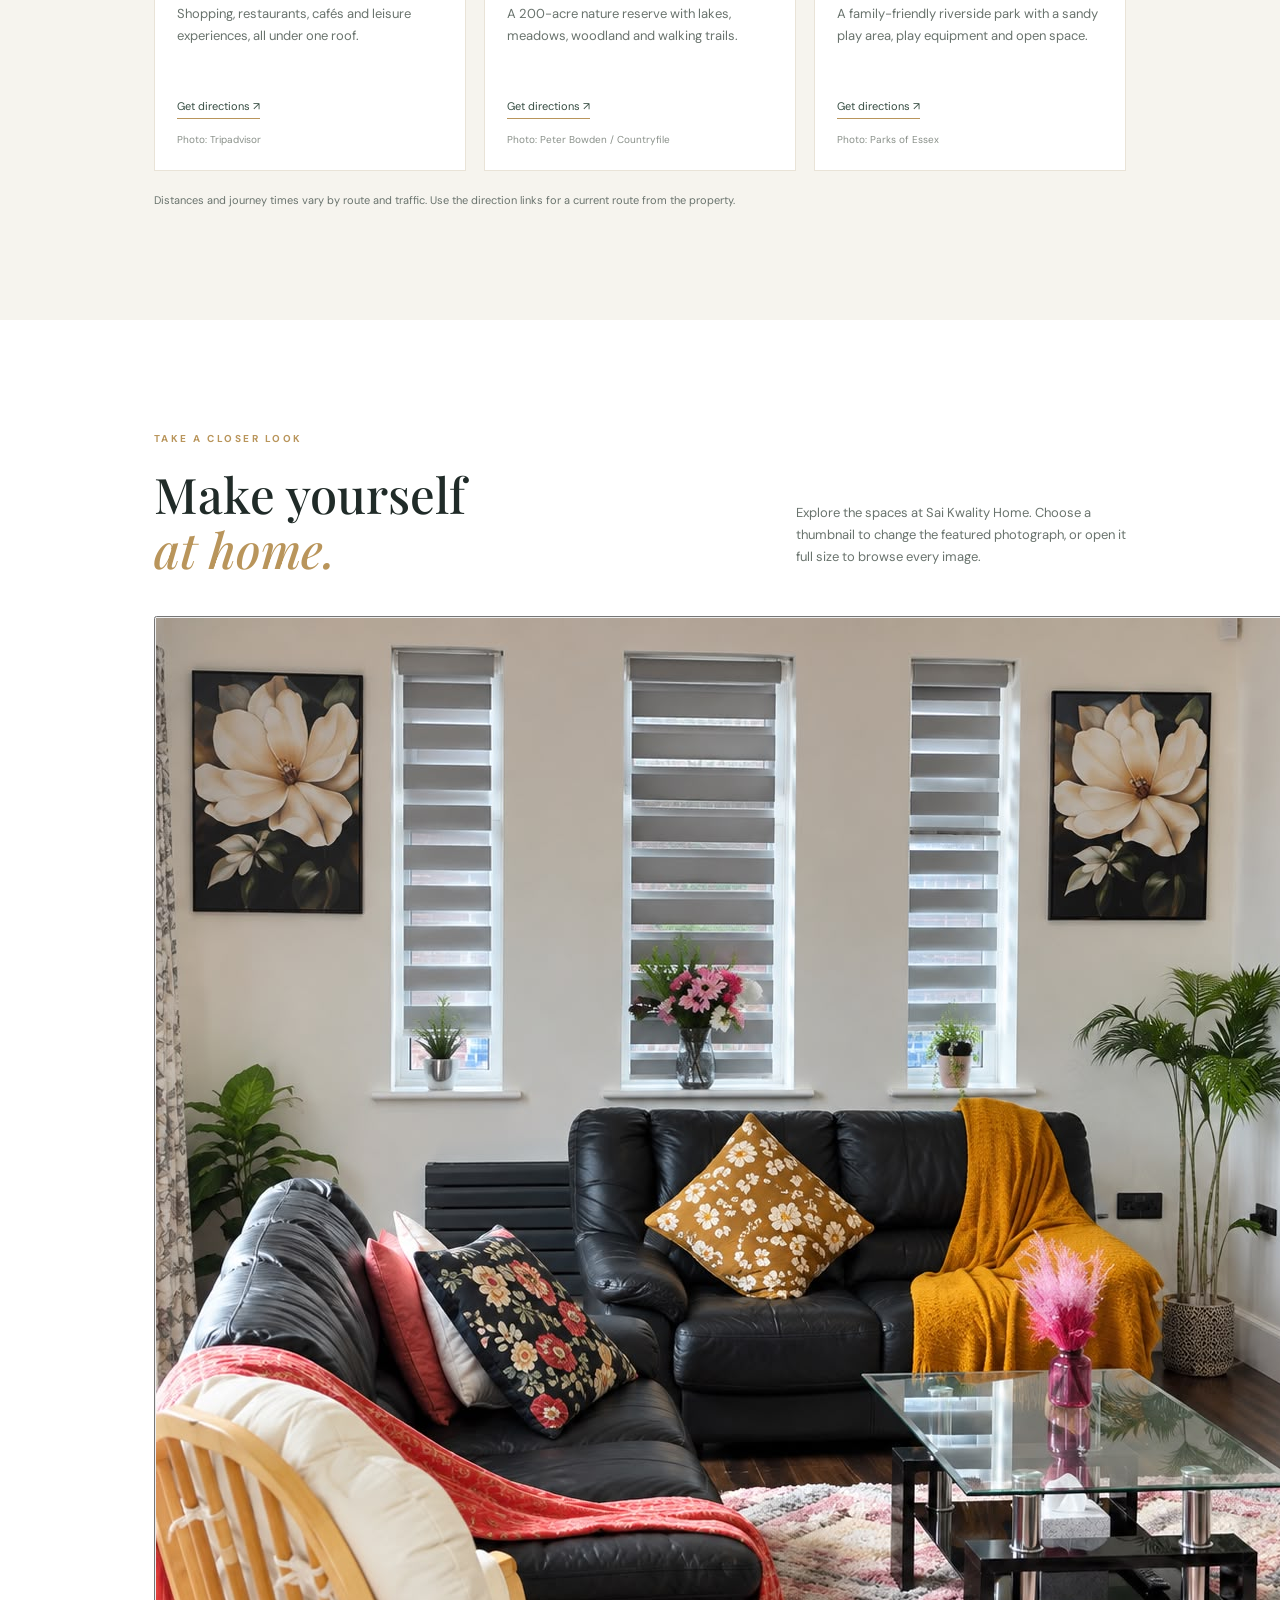
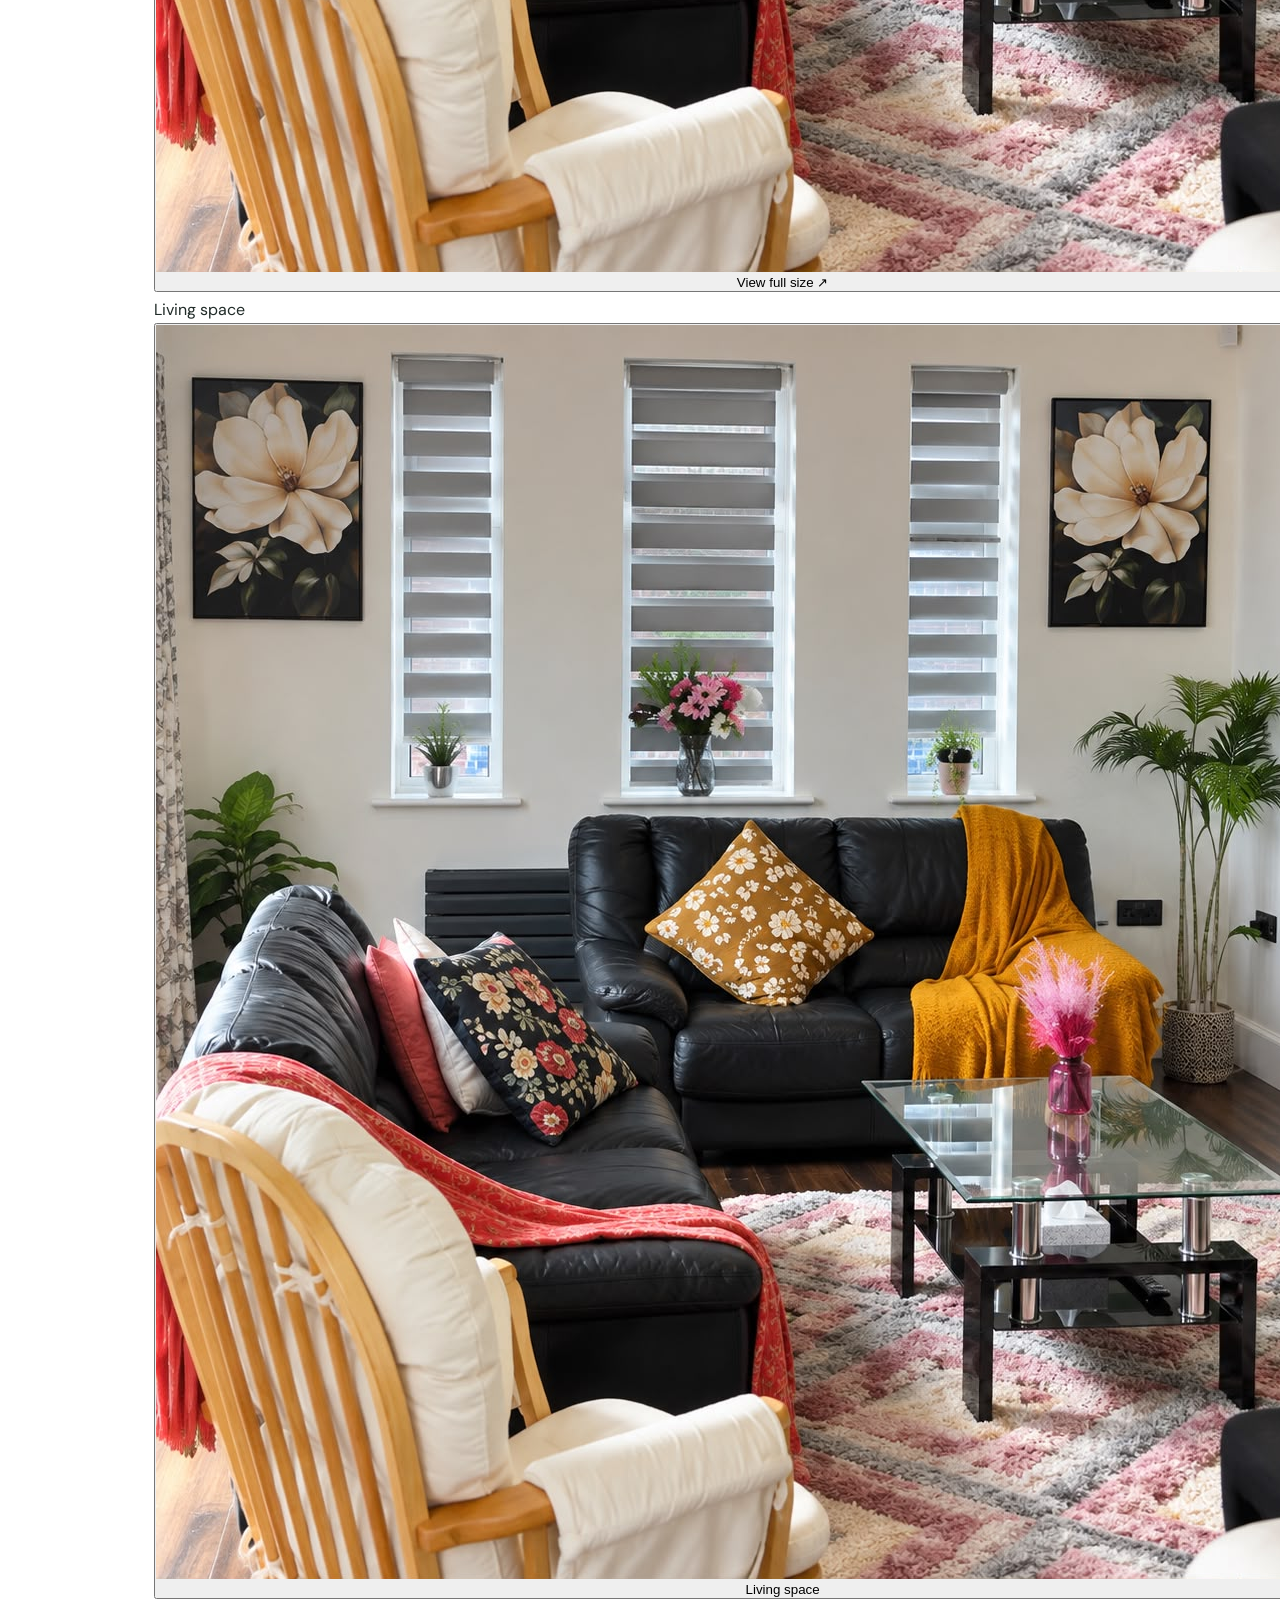
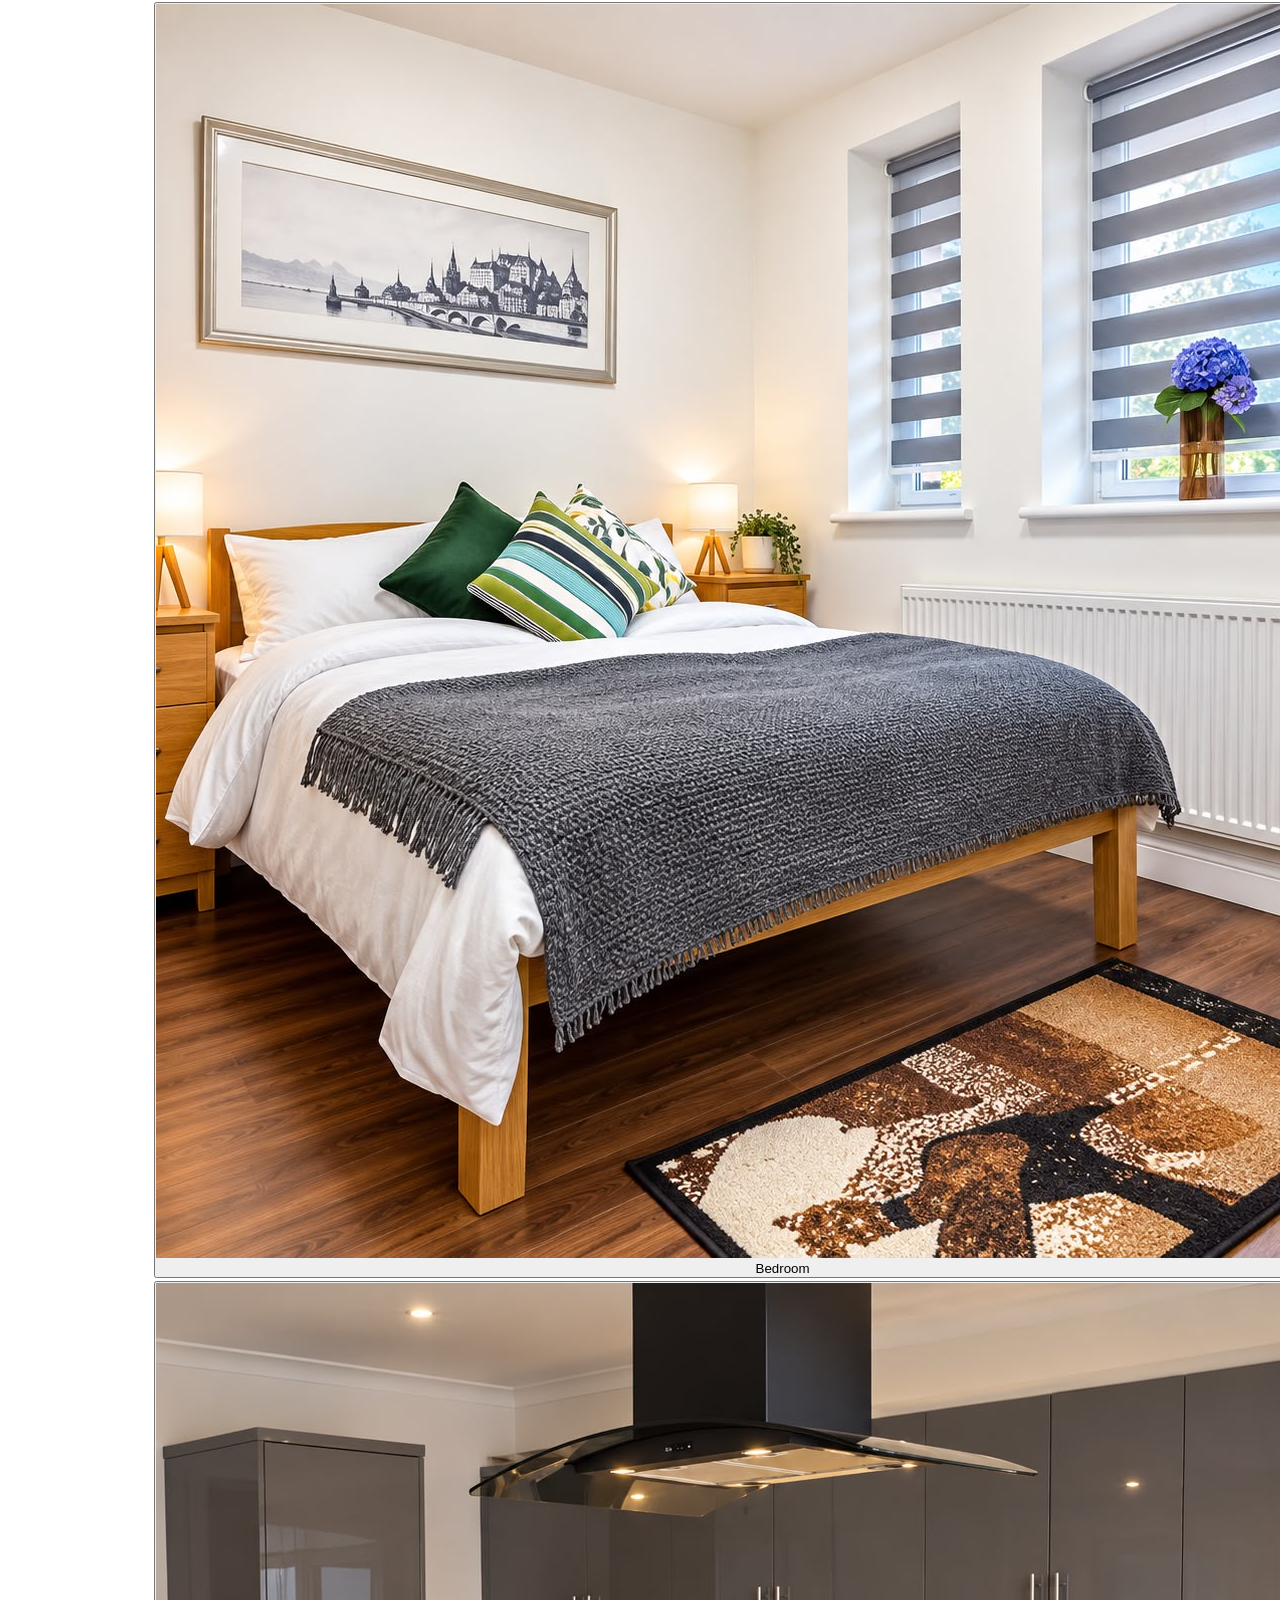
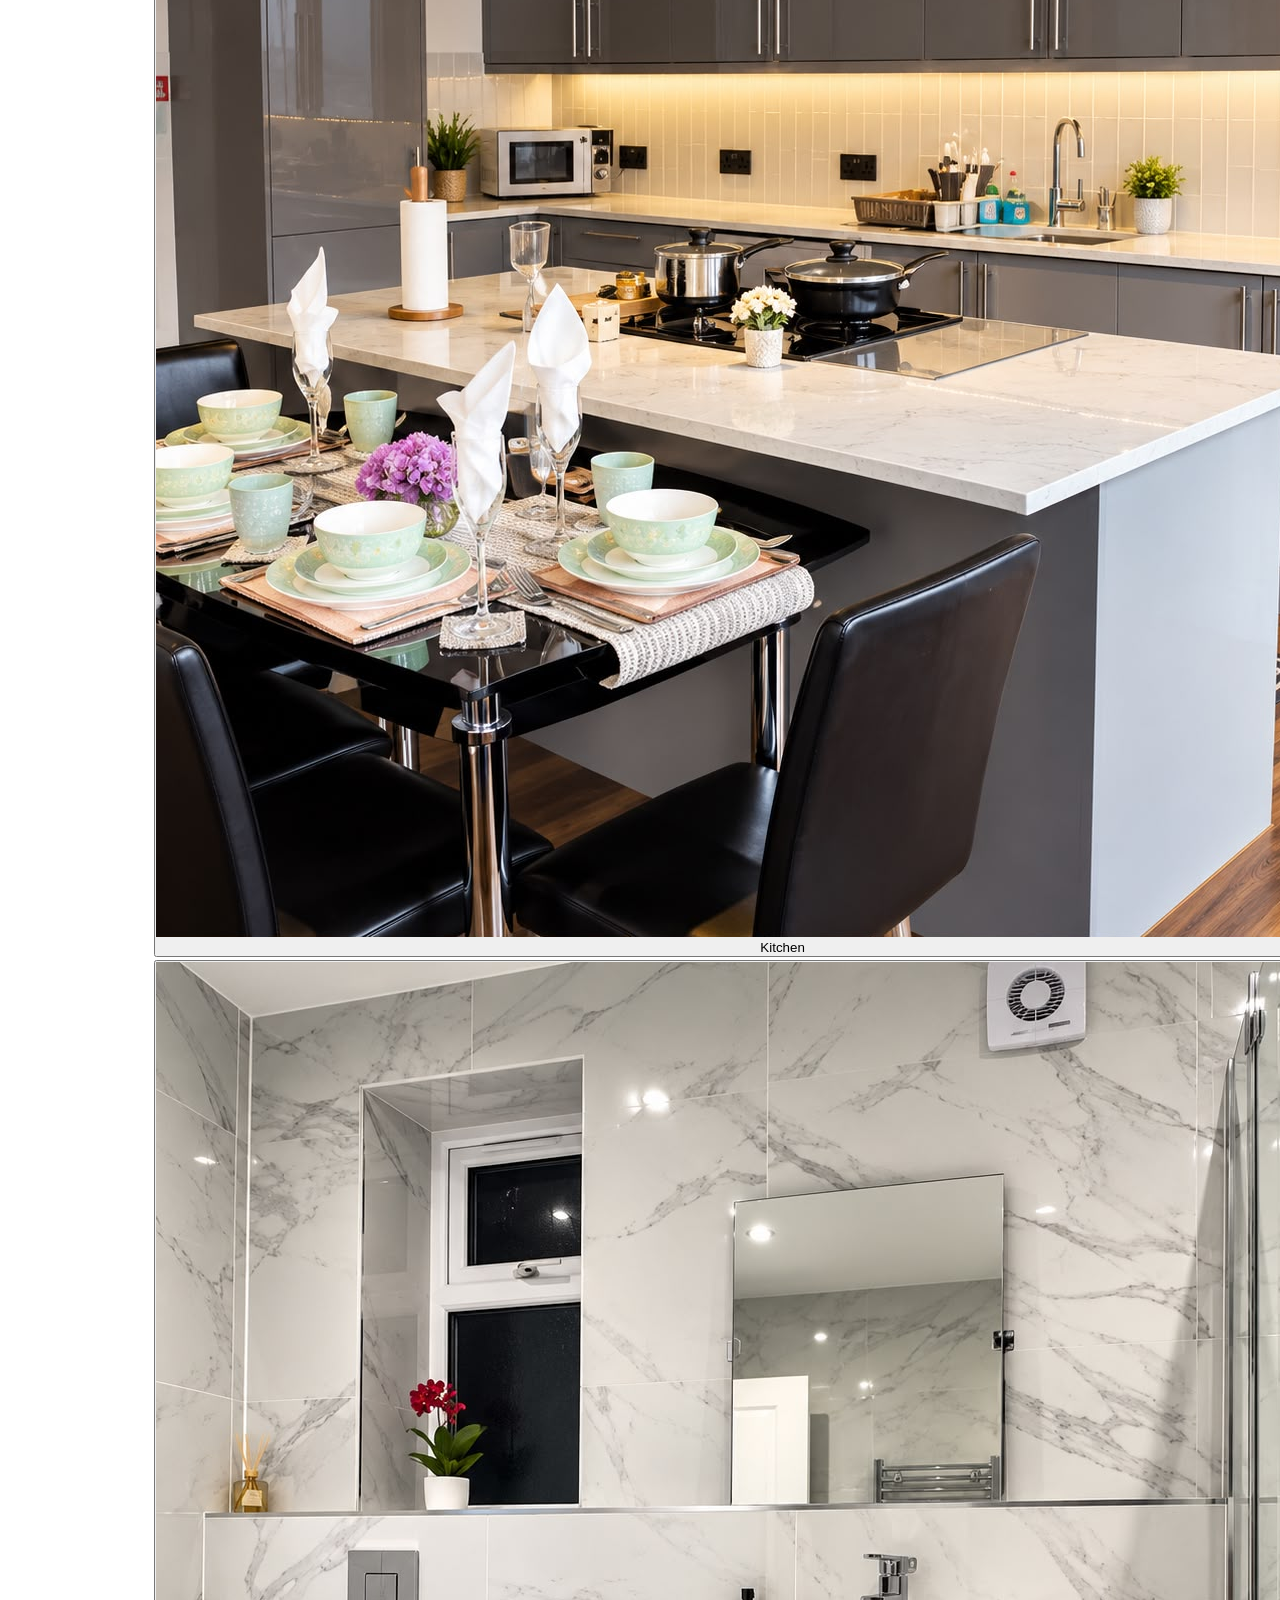
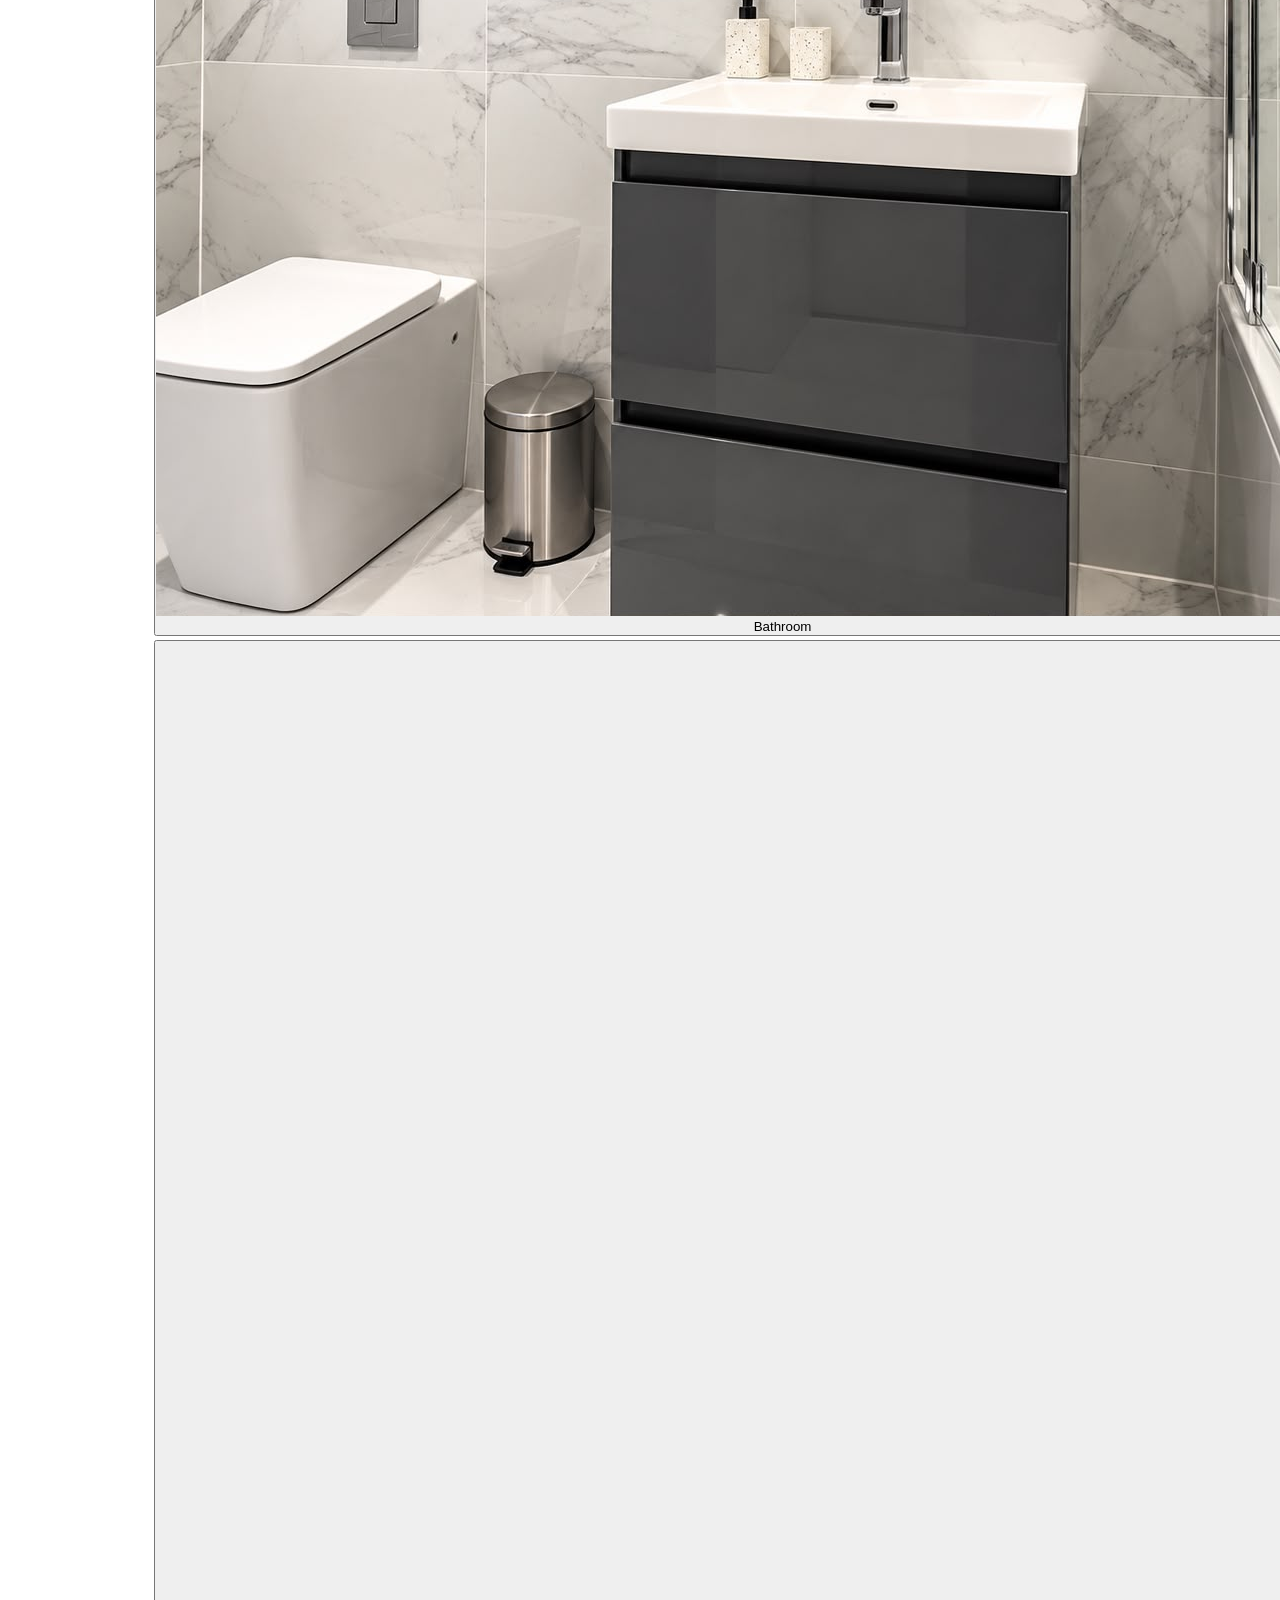
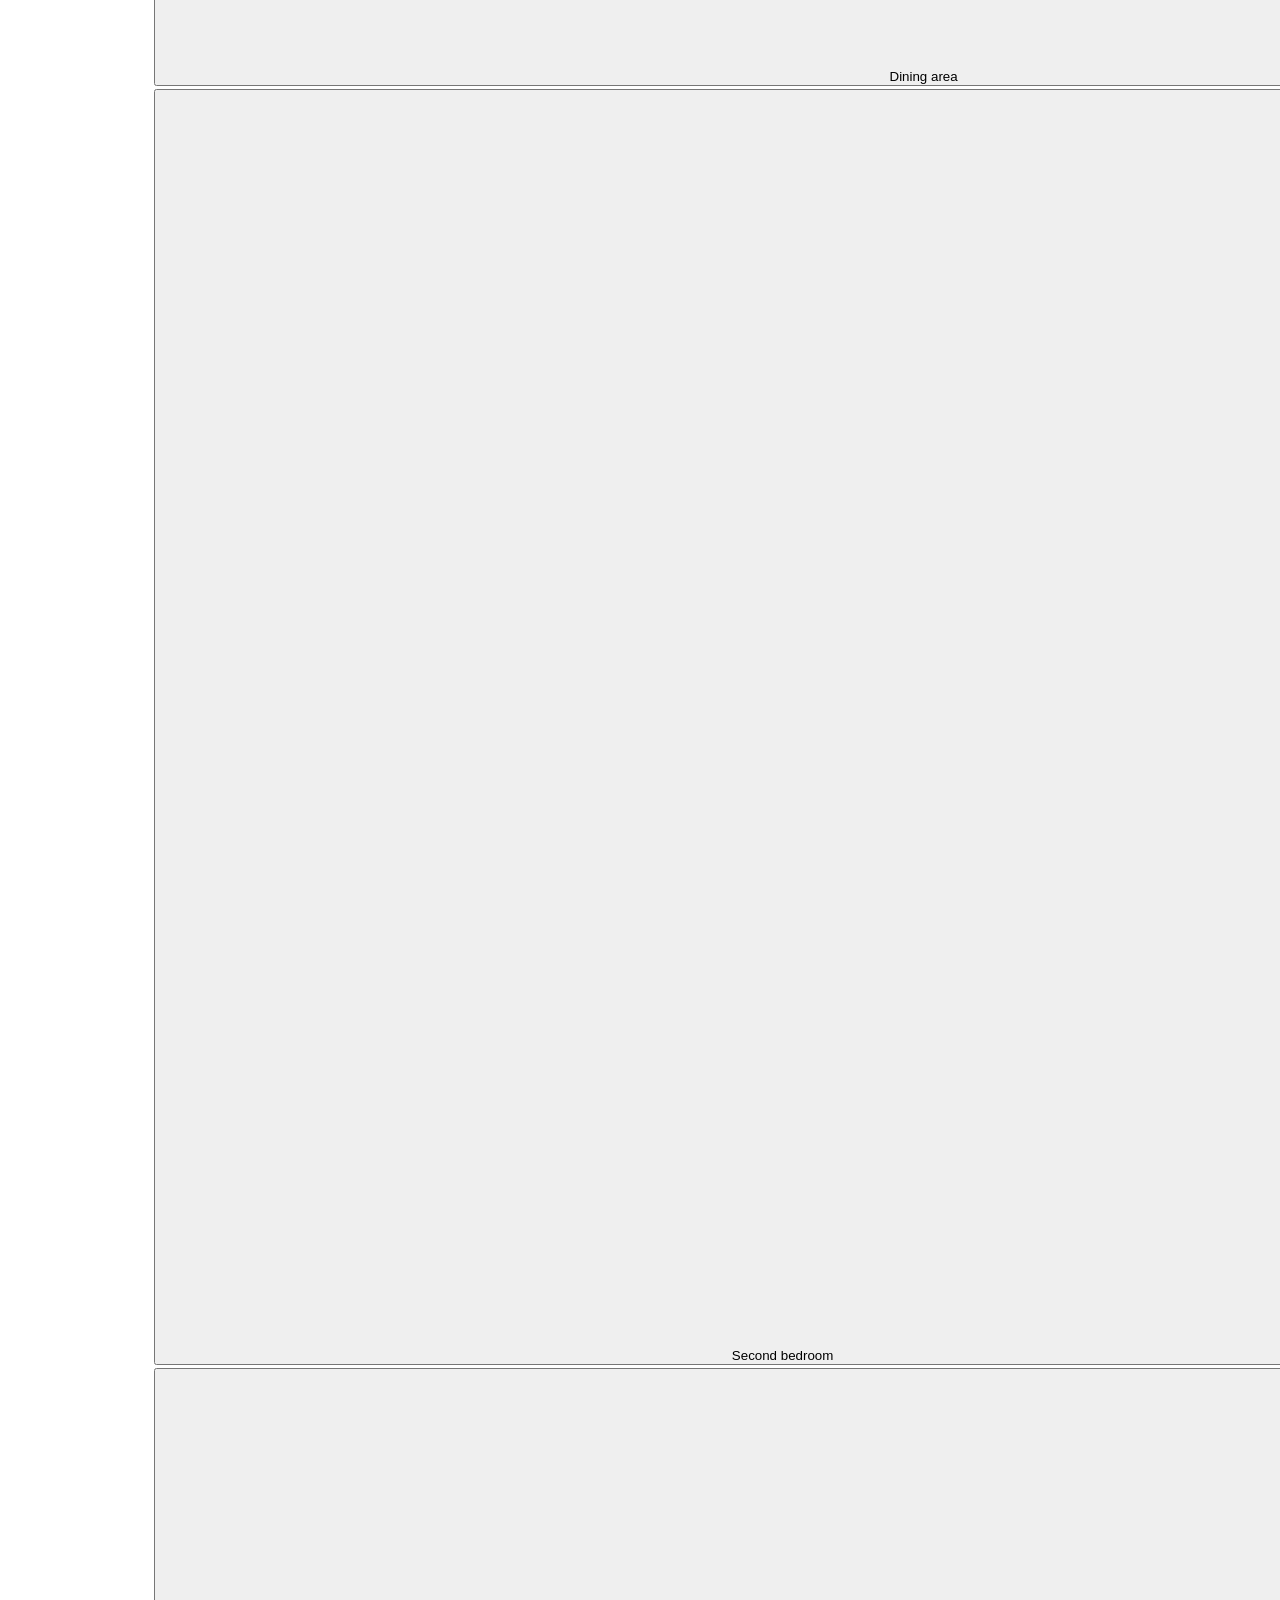
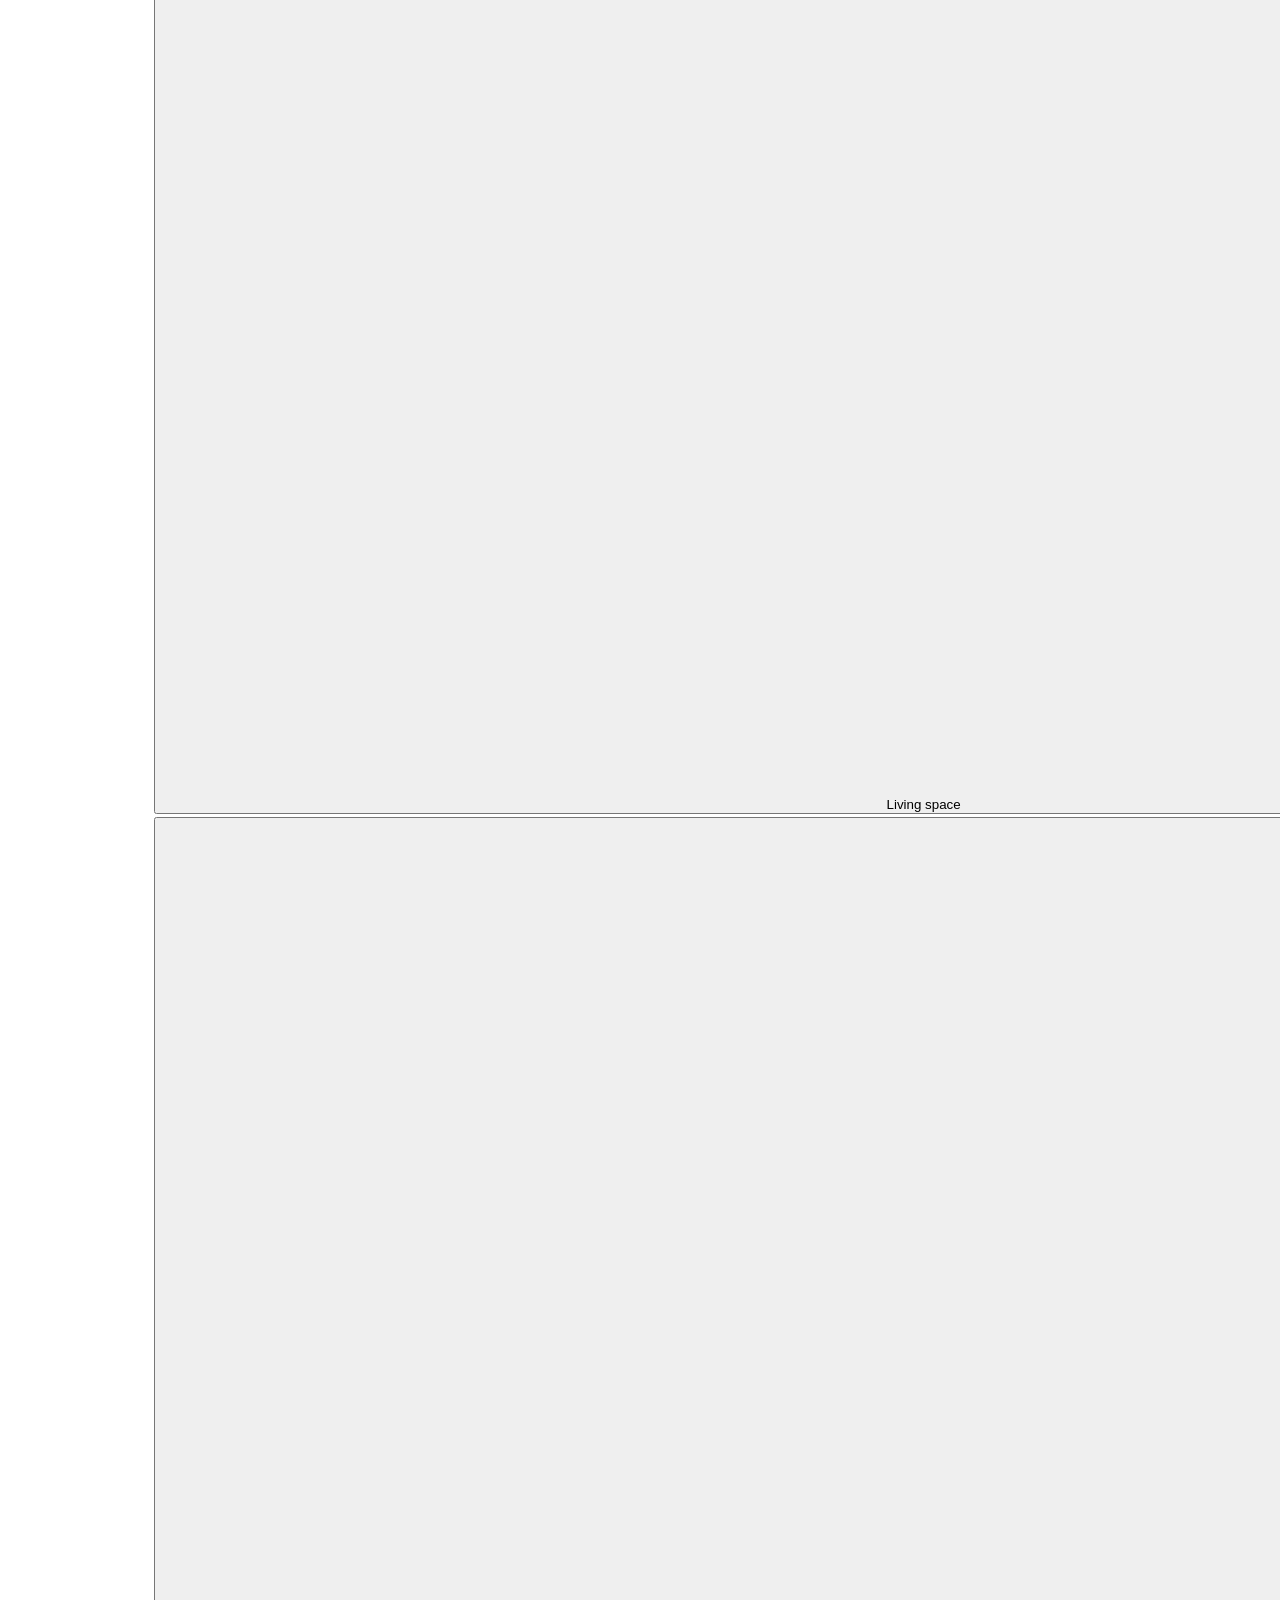
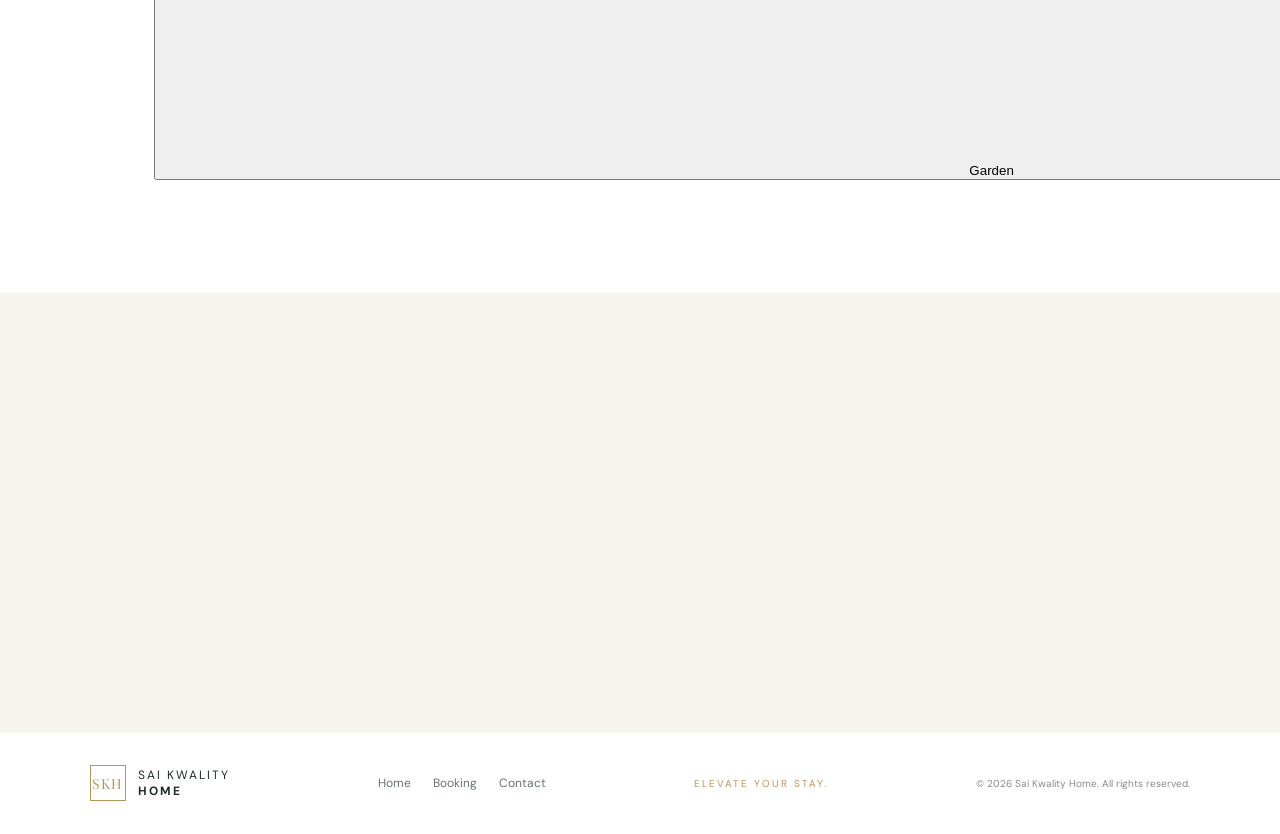
==== commit c7ccb697: "Update homepage gallery to featured photo and thumbnail strip" ====
--- a/index.html
+++ b/index.html
@@ -13,7 +13,7 @@
   <link rel="icon" type="image/svg+xml" href="/favicon.svg">
   <link rel="alternate icon" href="favicon.svg">
   <link rel="canonical" href="https://saikwalityhome.co.uk/">
-  <link rel="stylesheet" href="style.css?v=10">
+  <link rel="stylesheet" href="style.css?v=11">
   <script type="application/ld+json">
   {
     "@context": "https://schema.org",
@@ -163,42 +163,51 @@
           <p class="eyebrow">TAKE A CLOSER LOOK</p>
           <h2>Make yourself<br><em>at home.</em></h2>
         </div>
-        <p>Explore the spaces at Sai Kwality Home. Select any photograph to view it larger and browse the gallery.</p>
-      </div>
-      <div class="gallery-grid">
-        <figure class="gallery-large">
-          <img src="images/Living-room.jpeg" alt="Living room" onerror="this.style.display='none'; this.parentElement.classList.add('gallery-placeholder');">
-          <figcaption>Living space </figcaption>
-        </figure>
-        <figure>
-          <img src="images/Bedroom.jpeg" alt="Bedroom" onerror="this.style.display='none'; this.parentElement.classList.add('gallery-placeholder');">
-          <figcaption>Bedroom </figcaption>
-        </figure>
-        <figure>
-          <img src="images/Kitchen.jpeg" alt="Kitchen" onerror="this.style.display='none'; this.parentElement.classList.add('gallery-placeholder');">
-          <figcaption>Kitchen </figcaption>
-        </figure>
-        <figure>
-          <img src="images/Bathroom.jpeg" alt="Bathroom" onerror="this.style.display='none'; this.parentElement.classList.add('gallery-placeholder');">
-          <figcaption>Bathroom </figcaption>
-        </figure>
-        <figure>
-          <img src="images/Dining-area.jpeg" alt="Dining area" onerror="this.style.display='none'; this.parentElement.classList.add('gallery-placeholder');">
-          <figcaption>Dining area </figcaption>
-        </figure>
-        <figure>
-          <img src="images/Second-Bedroom.jpeg" alt="Second bedroom" onerror="this.style.display='none'; this.parentElement.classList.add('gallery-placeholder');">
-          <figcaption>Second bedroom </figcaption>
-        </figure>
-        <figure>
-          <img src="images/Living-Space.jpeg" alt="Living Space" onerror="this.style.display='none'; this.parentElement.classList.add('gallery-placeholder');">
-          <figcaption>Living Space </figcaption>
-        </figure>
-        <figure>
-          <img src="images/Garden.jpeg" alt="Garden" onerror="this.style.display='none'; this.parentElement.classList.add('gallery-placeholder');">
-          <figcaption>Garden </figcaption>
-        </figure>
-      </div>
+        <p>Explore the spaces at Sai Kwality Home. Choose a thumbnail to change the featured photograph, or open it full size to browse every image.</p>
+      </div>
+    <div class="gallery-viewer" data-property-gallery>
+      <figure class="gallery-feature">
+        <button class="gallery-feature-open" type="button" data-gallery-open aria-label="Open Living room photo full screen">
+          <img class="gallery-feature-image" src="images/Living-room.jpeg" alt="Living room" decoding="async">
+          <span class="gallery-feature-hint">View full size <span aria-hidden="true">↗</span></span>
+        </button>
+        <figcaption class="gallery-feature-caption">Living space</figcaption>
+      </figure>
+      <div class="gallery-thumbnails" role="group" aria-label="Choose a property photograph">
+        <button class="gallery-thumb is-active" type="button" data-gallery-index="0" aria-pressed="true" aria-label="Show Living room photo">
+          <img src="images/Living-room.jpeg" alt="" loading="lazy" decoding="async">
+          <span>Living space</span>
+        </button>
+        <button class="gallery-thumb" type="button" data-gallery-index="1" aria-pressed="false" aria-label="Show Bedroom photo">
+          <img src="images/Bedroom.jpeg" alt="" loading="lazy" decoding="async">
+          <span>Bedroom</span>
+        </button>
+        <button class="gallery-thumb" type="button" data-gallery-index="2" aria-pressed="false" aria-label="Show Kitchen photo">
+          <img src="images/Kitchen.jpeg" alt="" loading="lazy" decoding="async">
+          <span>Kitchen</span>
+        </button>
+        <button class="gallery-thumb" type="button" data-gallery-index="3" aria-pressed="false" aria-label="Show Bathroom photo">
+          <img src="images/Bathroom.jpeg" alt="" loading="lazy" decoding="async">
+          <span>Bathroom</span>
+        </button>
+        <button class="gallery-thumb" type="button" data-gallery-index="4" aria-pressed="false" aria-label="Show Dining area photo">
+          <img src="images/Dining-area.jpeg" alt="" loading="lazy" decoding="async">
+          <span>Dining area</span>
+        </button>
+        <button class="gallery-thumb" type="button" data-gallery-index="5" aria-pressed="false" aria-label="Show Second bedroom photo">
+          <img src="images/Second-Bedroom.jpeg" alt="" loading="lazy" decoding="async">
+          <span>Second bedroom</span>
+        </button>
+        <button class="gallery-thumb" type="button" data-gallery-index="6" aria-pressed="false" aria-label="Show Living space photo">
+          <img src="images/Living-Space.jpeg" alt="" loading="lazy" decoding="async">
+          <span>Living space</span>
+        </button>
+        <button class="gallery-thumb" type="button" data-gallery-index="7" aria-pressed="false" aria-label="Show Garden photo">
+          <img src="images/Garden.jpeg" alt="" loading="lazy" decoding="async">
+          <span>Garden</span>
+        </button>
+      </div>
+    </div>      </div>
     </section>
 
 
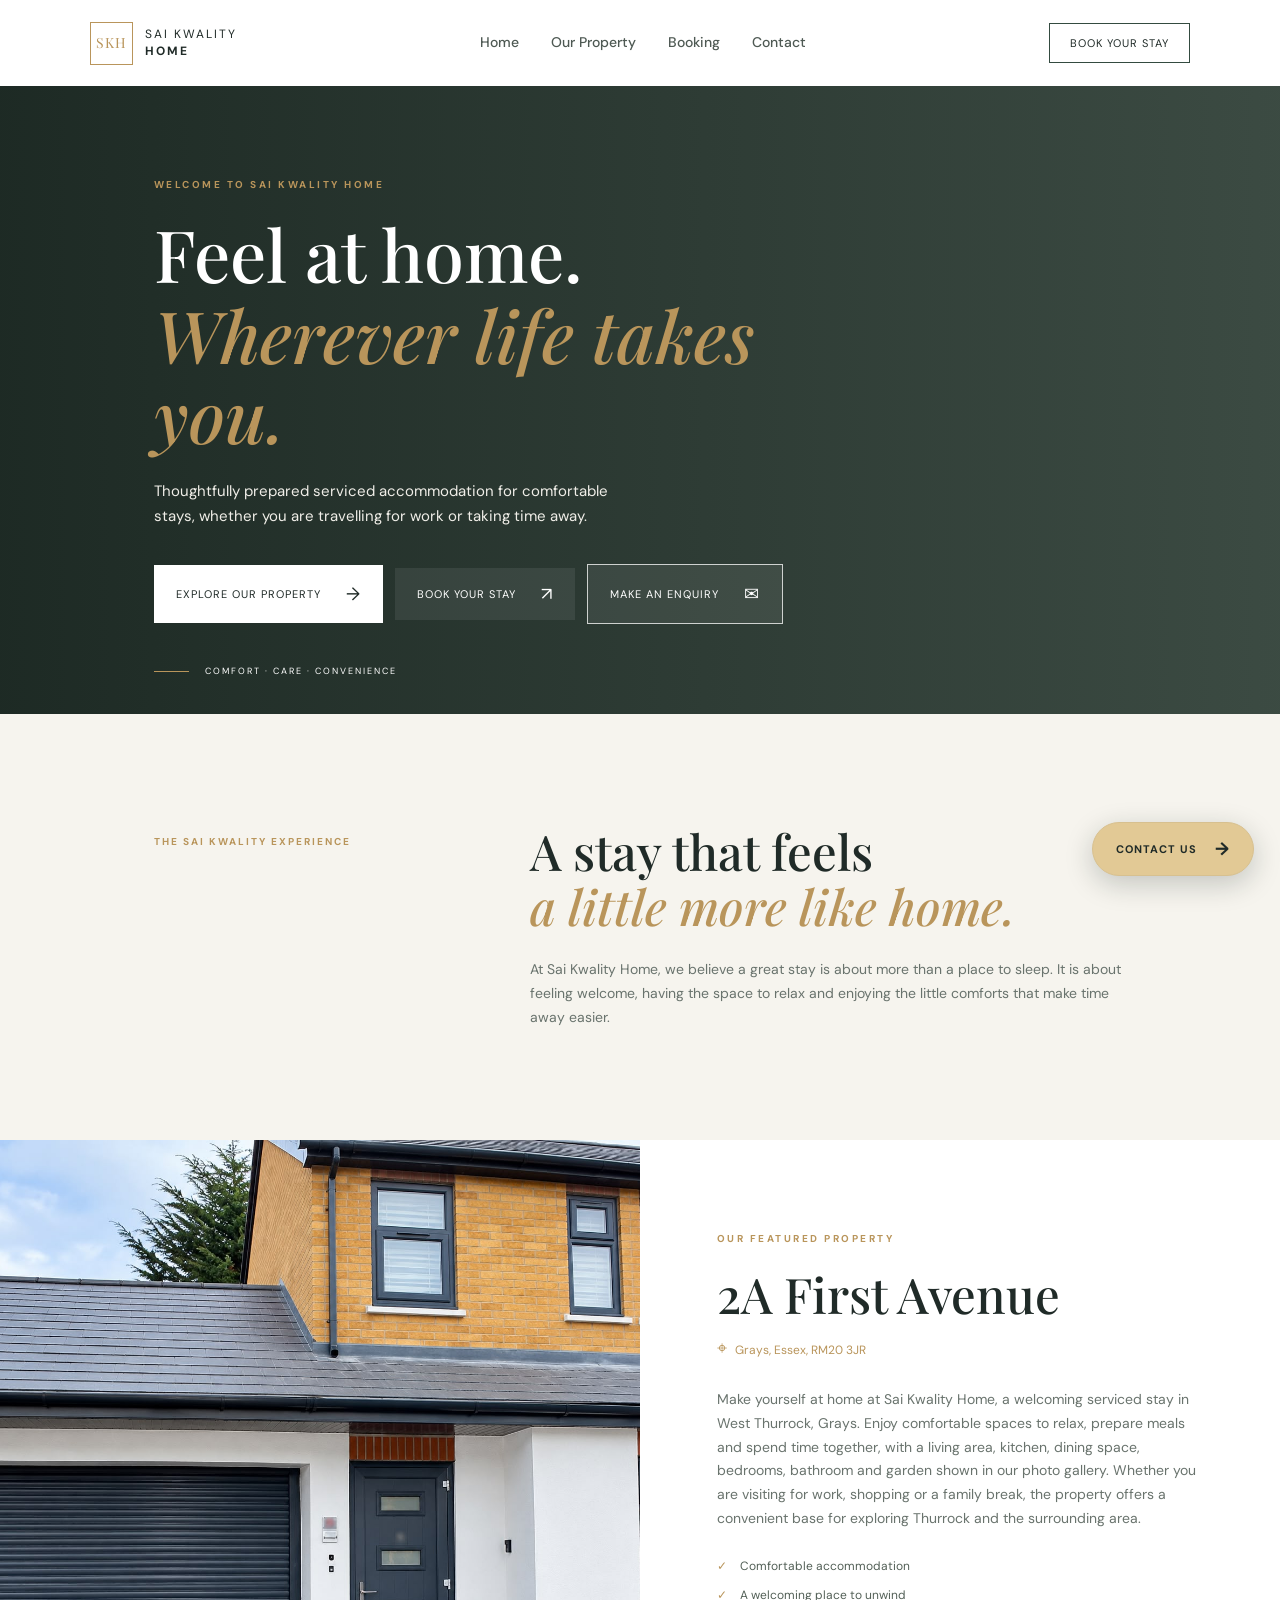
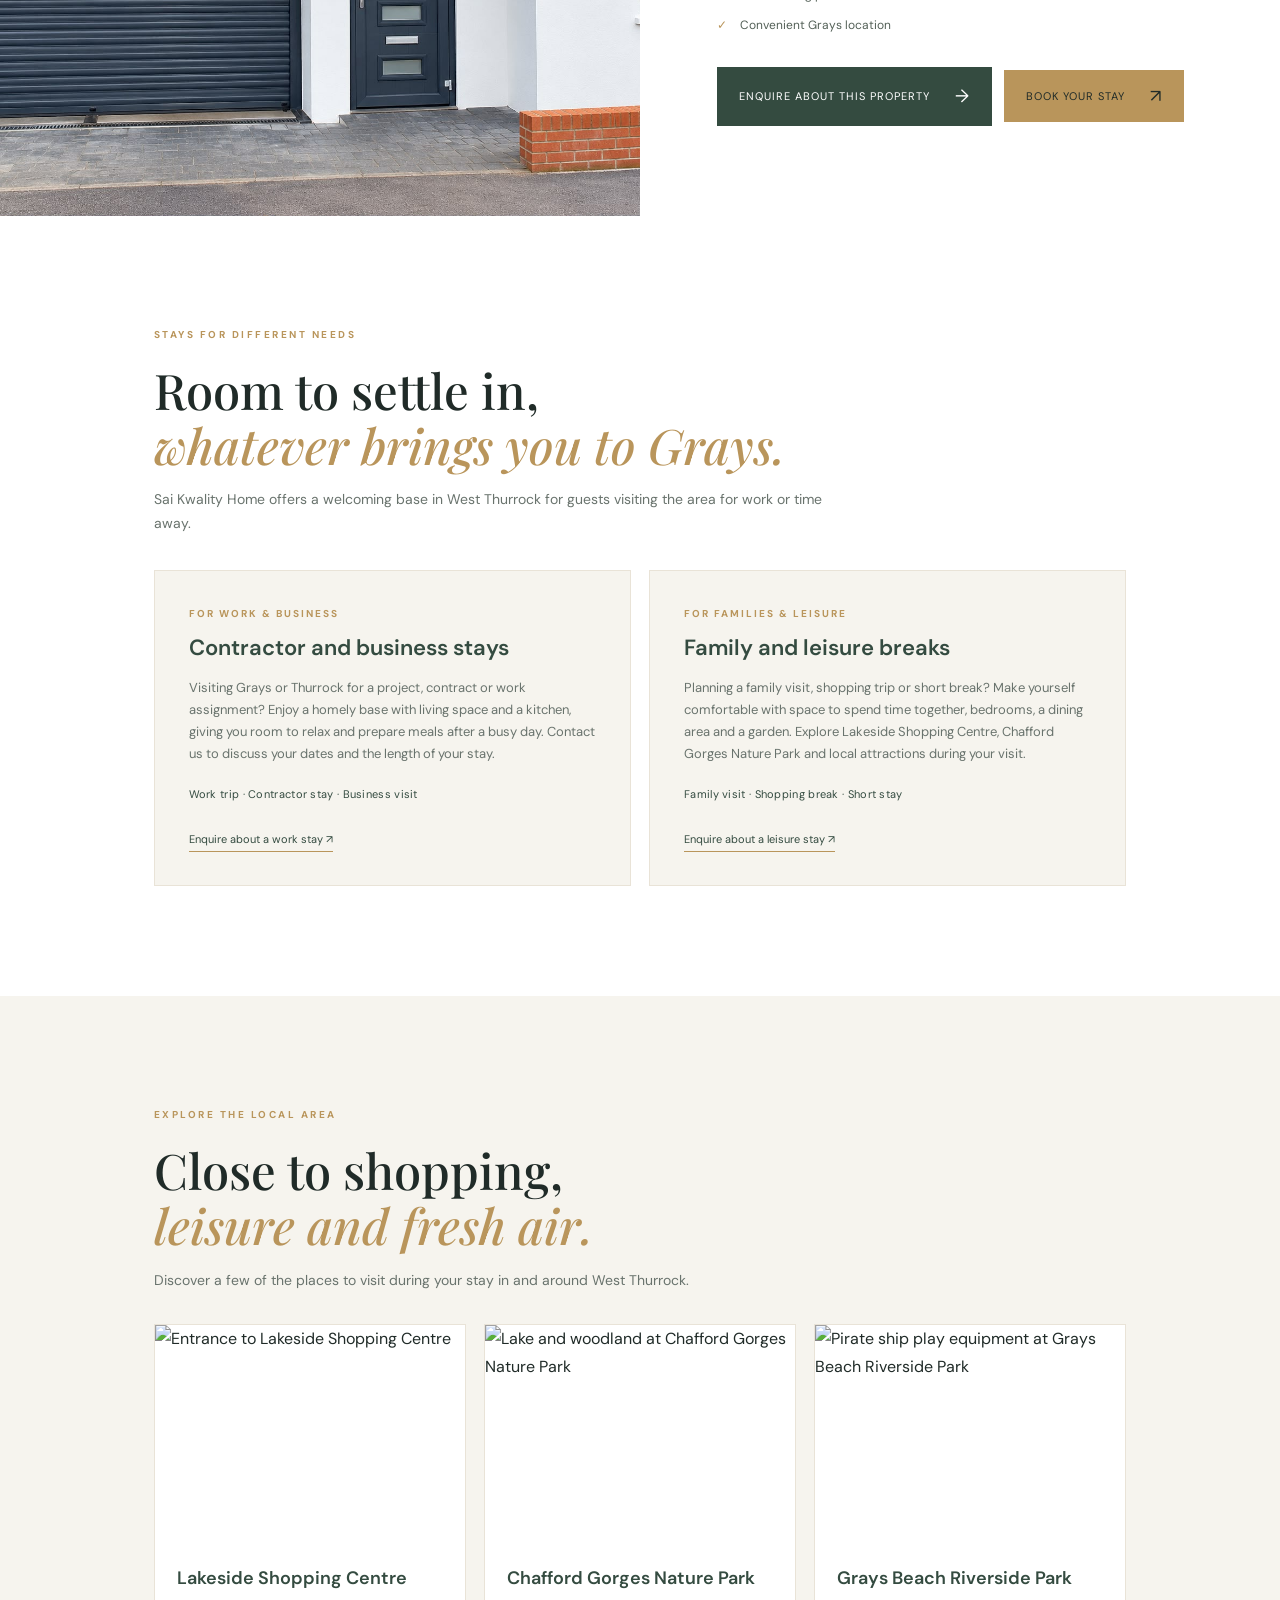
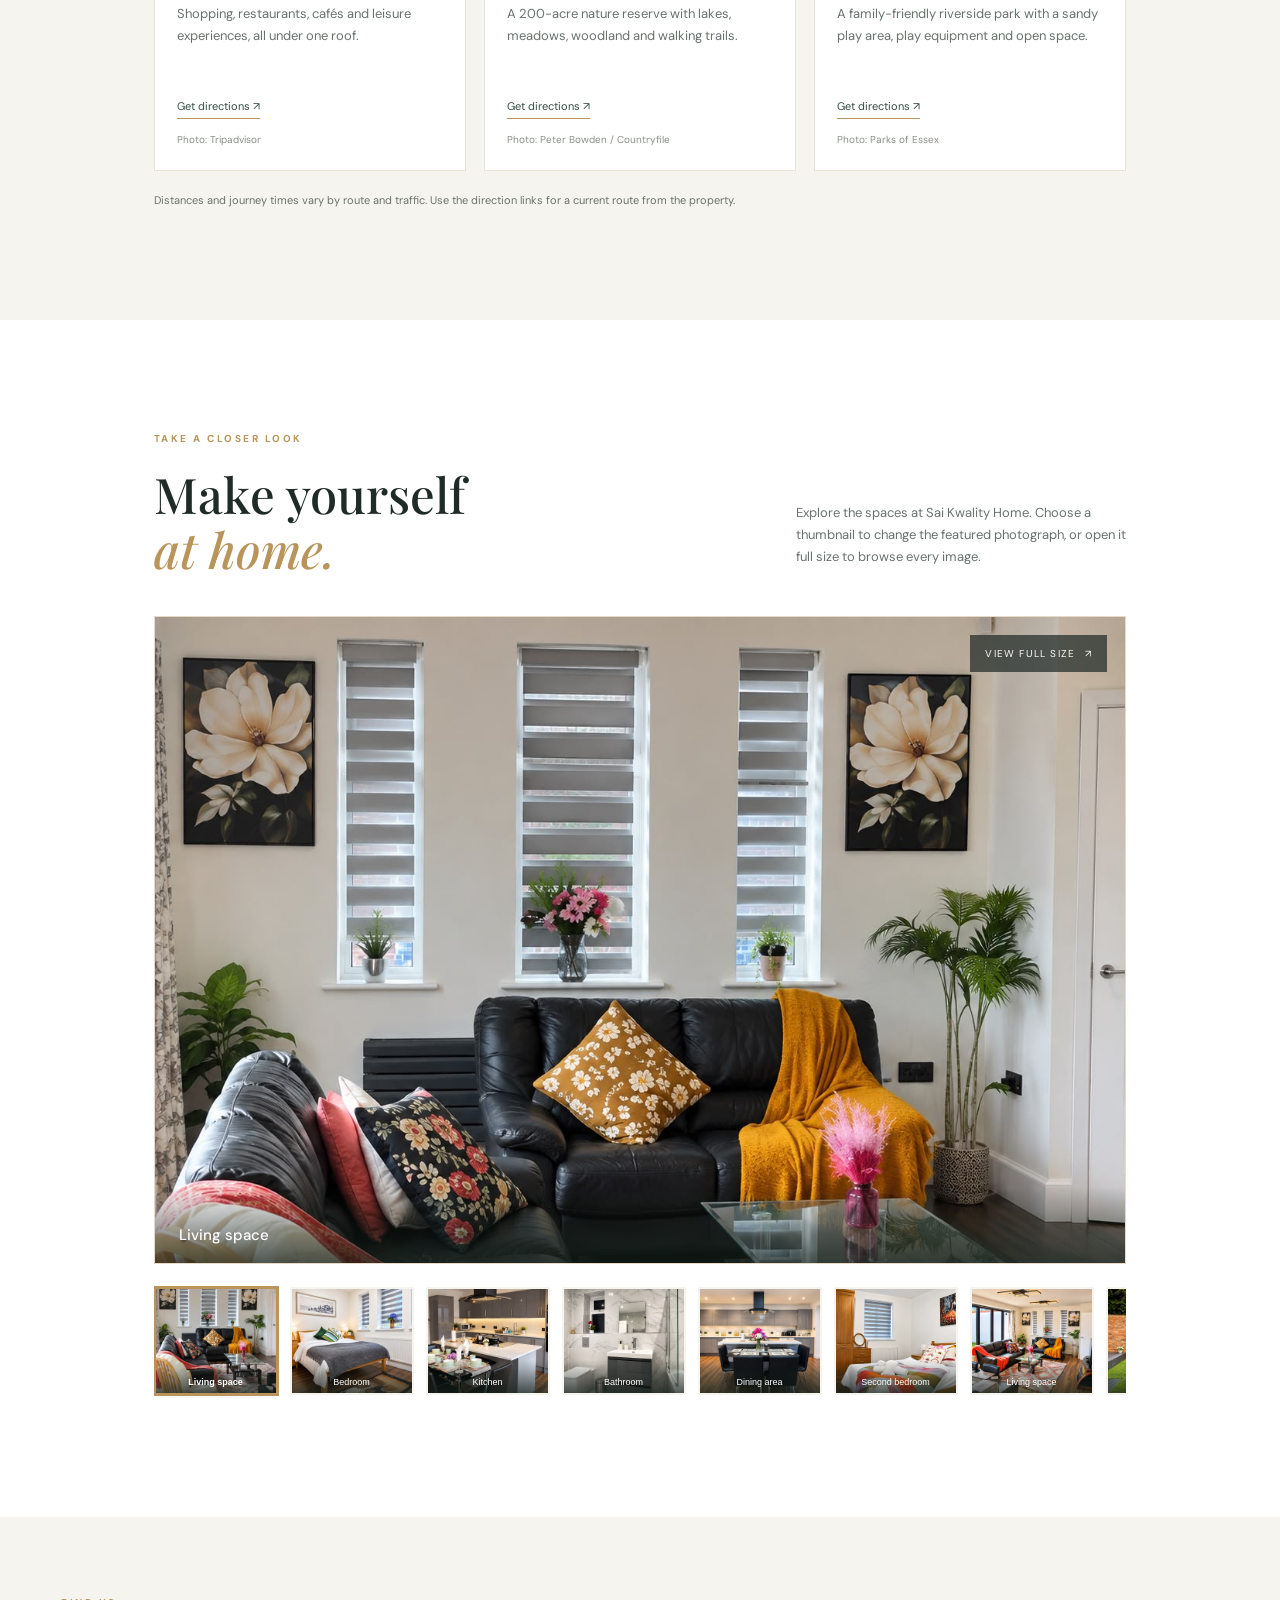
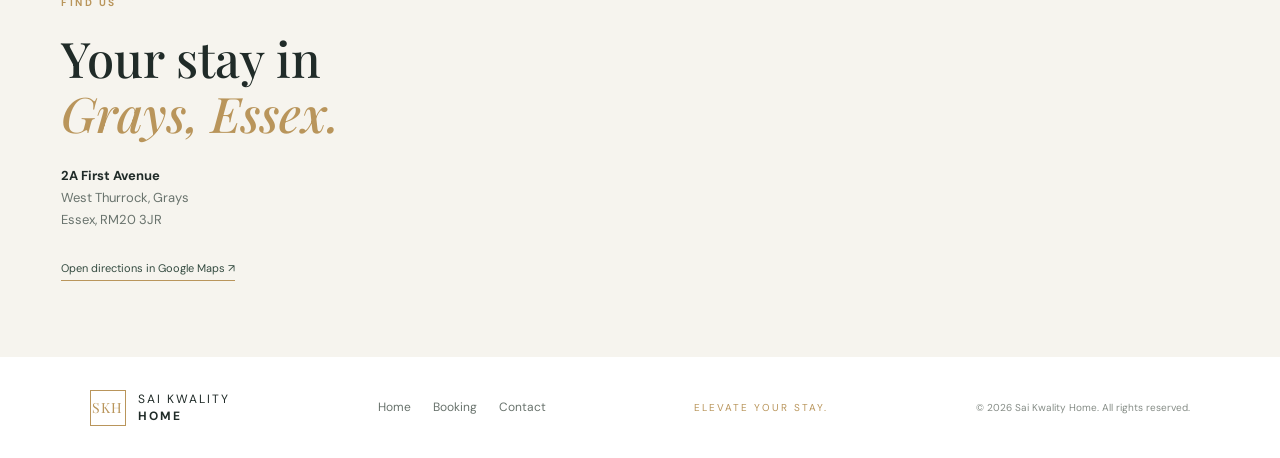
==== commit ea305de9: "Fix featured gallery section markup" ====
--- a/index.html
+++ b/index.html
@@ -207,7 +207,7 @@
           <span>Garden</span>
         </button>
       </div>
-    </div>      </div>
+    </div>
     </section>
 
 
--- a/style.css
+++ b/style.css
@@ -768,3 +768,67 @@
   .enquiry-dialog .enquiry-fields-two { grid-template-columns: 1fr 1fr; }
 }
 @media (max-width: 430px) { .enquiry-dialog .enquiry-fields-two { grid-template-columns: 1fr; } }
+
+/* Featured-photo gallery inspired by the original SKH-style reference */
+.gallery-viewer { display: grid; gap: 18px; }
+.gallery-feature {
+  position: relative; margin: 0; width: 100%; height: clamp(320px, 58vw, 650px);
+  max-height: 72vh; min-height: 300px; overflow: hidden;
+  display: grid; place-items: center; background: var(--cream);
+  border: 1px solid rgba(185,149,91,.28);
+}
+.gallery-feature-open {
+  position: absolute; inset: 0; display: grid; place-items: center;
+  width: 100%; height: 100%; padding: 0; border: 0; cursor: zoom-in;
+  background: transparent; font: inherit;
+}
+.gallery-feature-image {
+  display: block; width: 100%; height: 100%; max-height: 100%;
+  object-fit: contain; transition: transform .35s ease;
+}
+.gallery-feature-open:hover .gallery-feature-image { transform: scale(1.015); }
+.gallery-feature-hint {
+  position: absolute; right: 18px; top: 18px; display: inline-flex; gap: 10px;
+  align-items: center; padding: 10px 15px; color: #fff;
+  background: rgba(32,43,40,.76); font-size: 10px; letter-spacing: 1.2px;
+  text-transform: uppercase; opacity: .94;
+}
+.gallery-feature-caption {
+  position: absolute; left: 0; bottom: 0; right: 0; padding: 38px 24px 18px;
+  color: #fff; font: 500 15px "DM Sans", Arial, sans-serif;
+  background: linear-gradient(transparent, rgba(20,32,27,.72));
+  pointer-events: none;
+}
+.gallery-thumbnails {
+  display: flex; gap: 12px; overflow-x: auto; overscroll-behavior-x: contain;
+  padding: 5px 3px 12px; scroll-snap-type: x mandatory;
+  scrollbar-color: var(--gold) var(--cream); scrollbar-width: thin;
+}
+.gallery-thumb {
+  position: relative; flex: 0 0 clamp(82px, 11vw, 124px); height: clamp(78px, 10vw, 108px);
+  padding: 0; overflow: hidden; border: 2px solid transparent;
+  background: var(--cream); cursor: pointer; scroll-snap-align: start;
+  transition: border-color .2s ease, transform .2s ease, box-shadow .2s ease;
+}
+.gallery-thumb img { display: block; width: 100%; height: 100%; object-fit: cover; transition: transform .25s ease; }
+.gallery-thumb span {
+  position: absolute; left: 0; right: 0; bottom: 0; padding: 17px 5px 5px;
+  color: #fff; font-size: 9px; line-height: 1.25; text-align: center;
+  background: linear-gradient(transparent, rgba(20,32,27,.75));
+}
+.gallery-thumb:hover { transform: translateY(-2px); border-color: var(--gold); }
+.gallery-thumb:hover img { transform: scale(1.06); }
+.gallery-thumb.is-active { border-color: var(--gold); box-shadow: 0 0 0 1px var(--gold); }
+.gallery-thumb:focus-visible, .gallery-feature-open:focus-visible { outline: 3px solid var(--gold); outline-offset: 3px; z-index: 1; }
+.gallery-thumb[aria-pressed="true"] span { font-weight: 700; }
+.gallery-feature.gallery-placeholder::before { content: "Photo unavailable"; color: var(--muted); }
+@media (max-width: 600px) {
+  .gallery-feature { min-height: 250px; height: clamp(250px, 72vw, 430px); max-height: 65vh; }
+  .gallery-thumbnails { gap: 9px; }
+  .gallery-thumb { flex-basis: 84px; height: 76px; }
+  .gallery-feature-hint { top: 10px; right: 10px; padding: 8px 10px; font-size: 9px; }
+  .gallery-feature-caption { padding: 30px 16px 13px; font-size: 13px; }
+}
+@media (prefers-reduced-motion: reduce) {
+  .gallery-feature-image, .gallery-thumb, .gallery-thumb img { transition: none; }
+}
